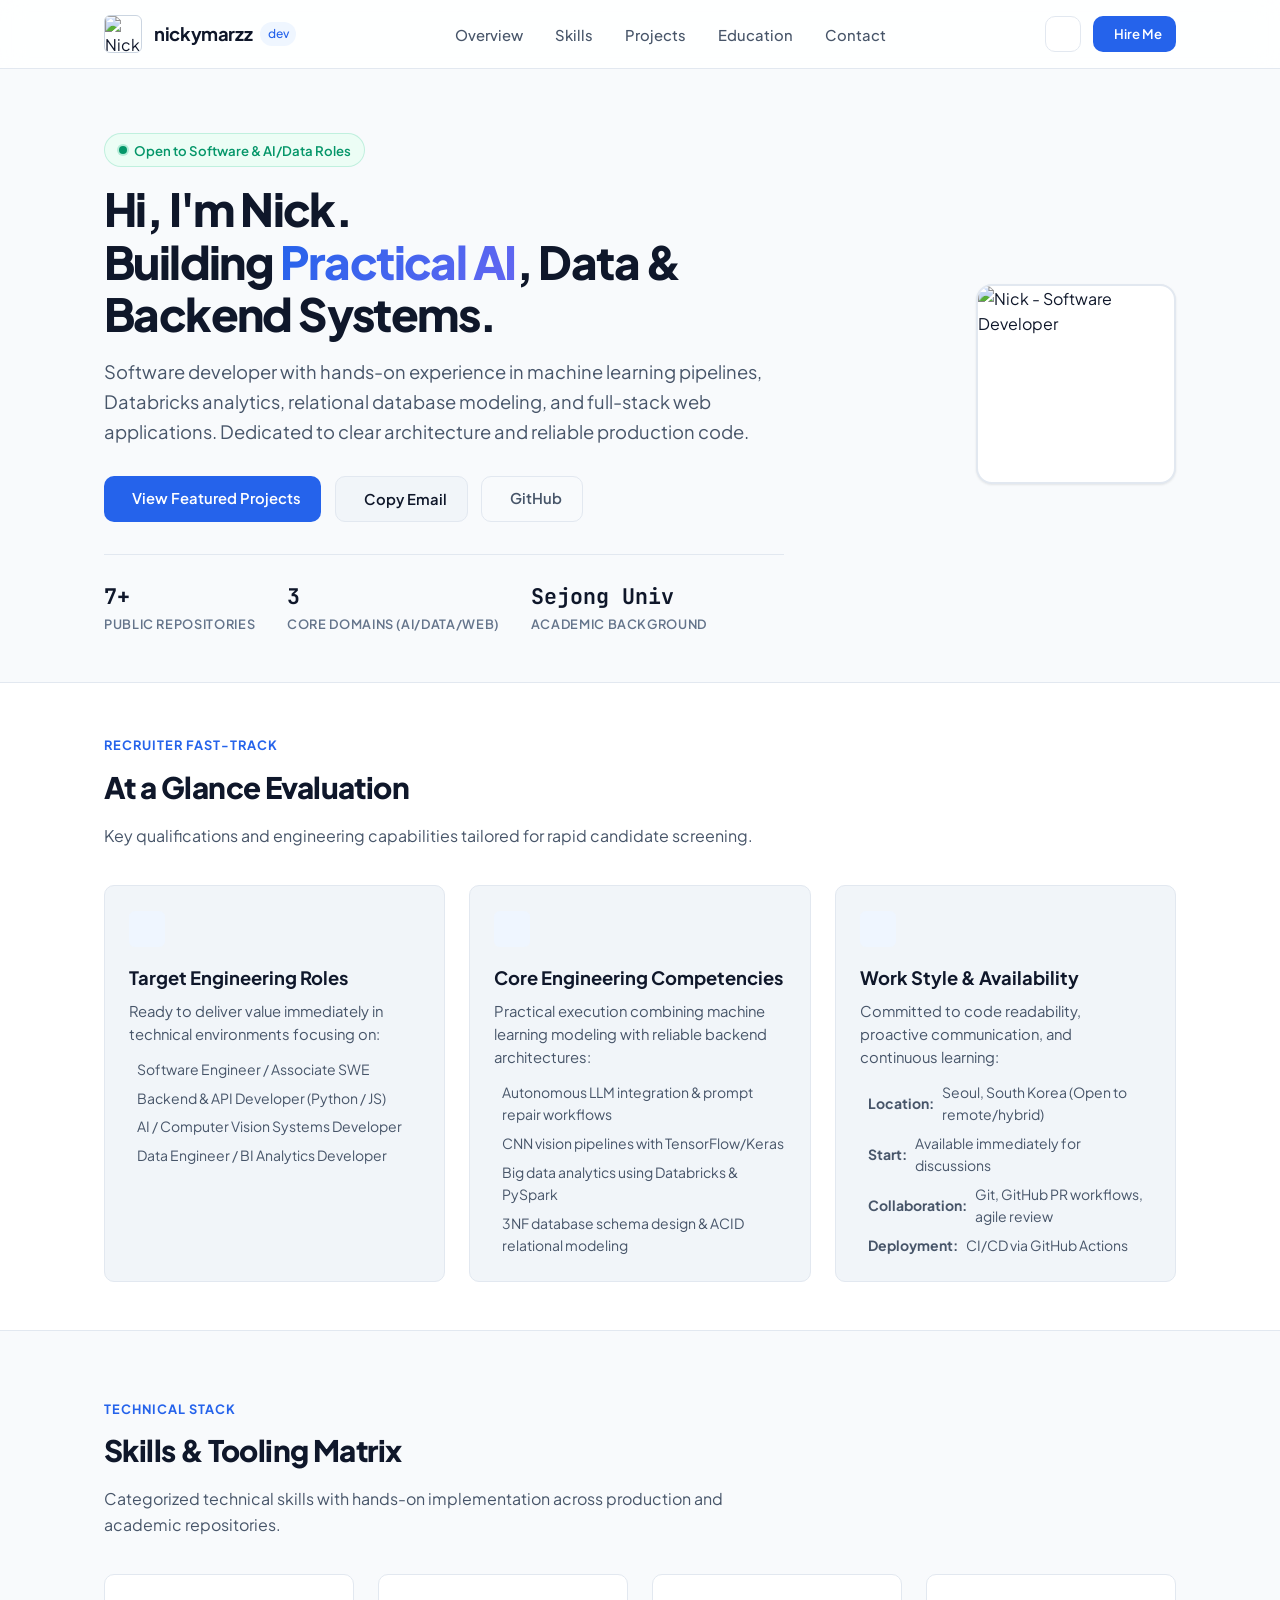
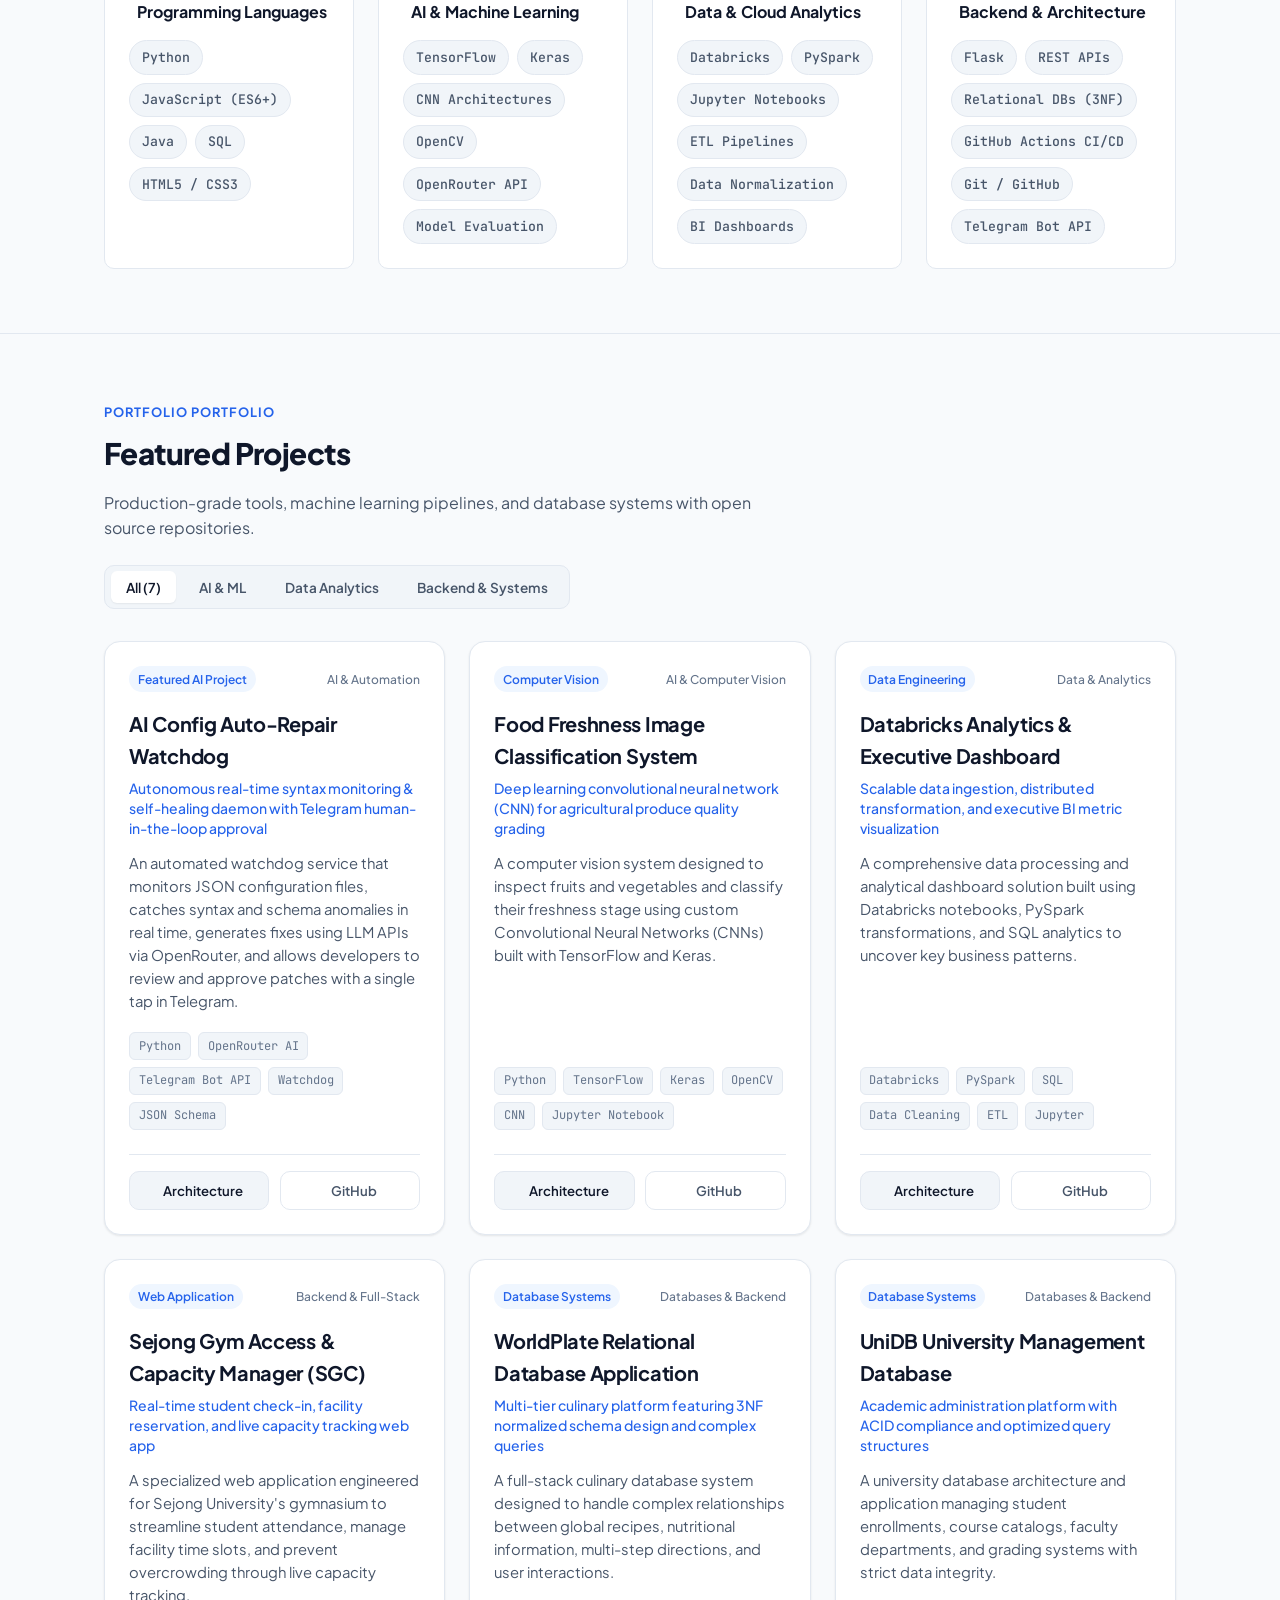
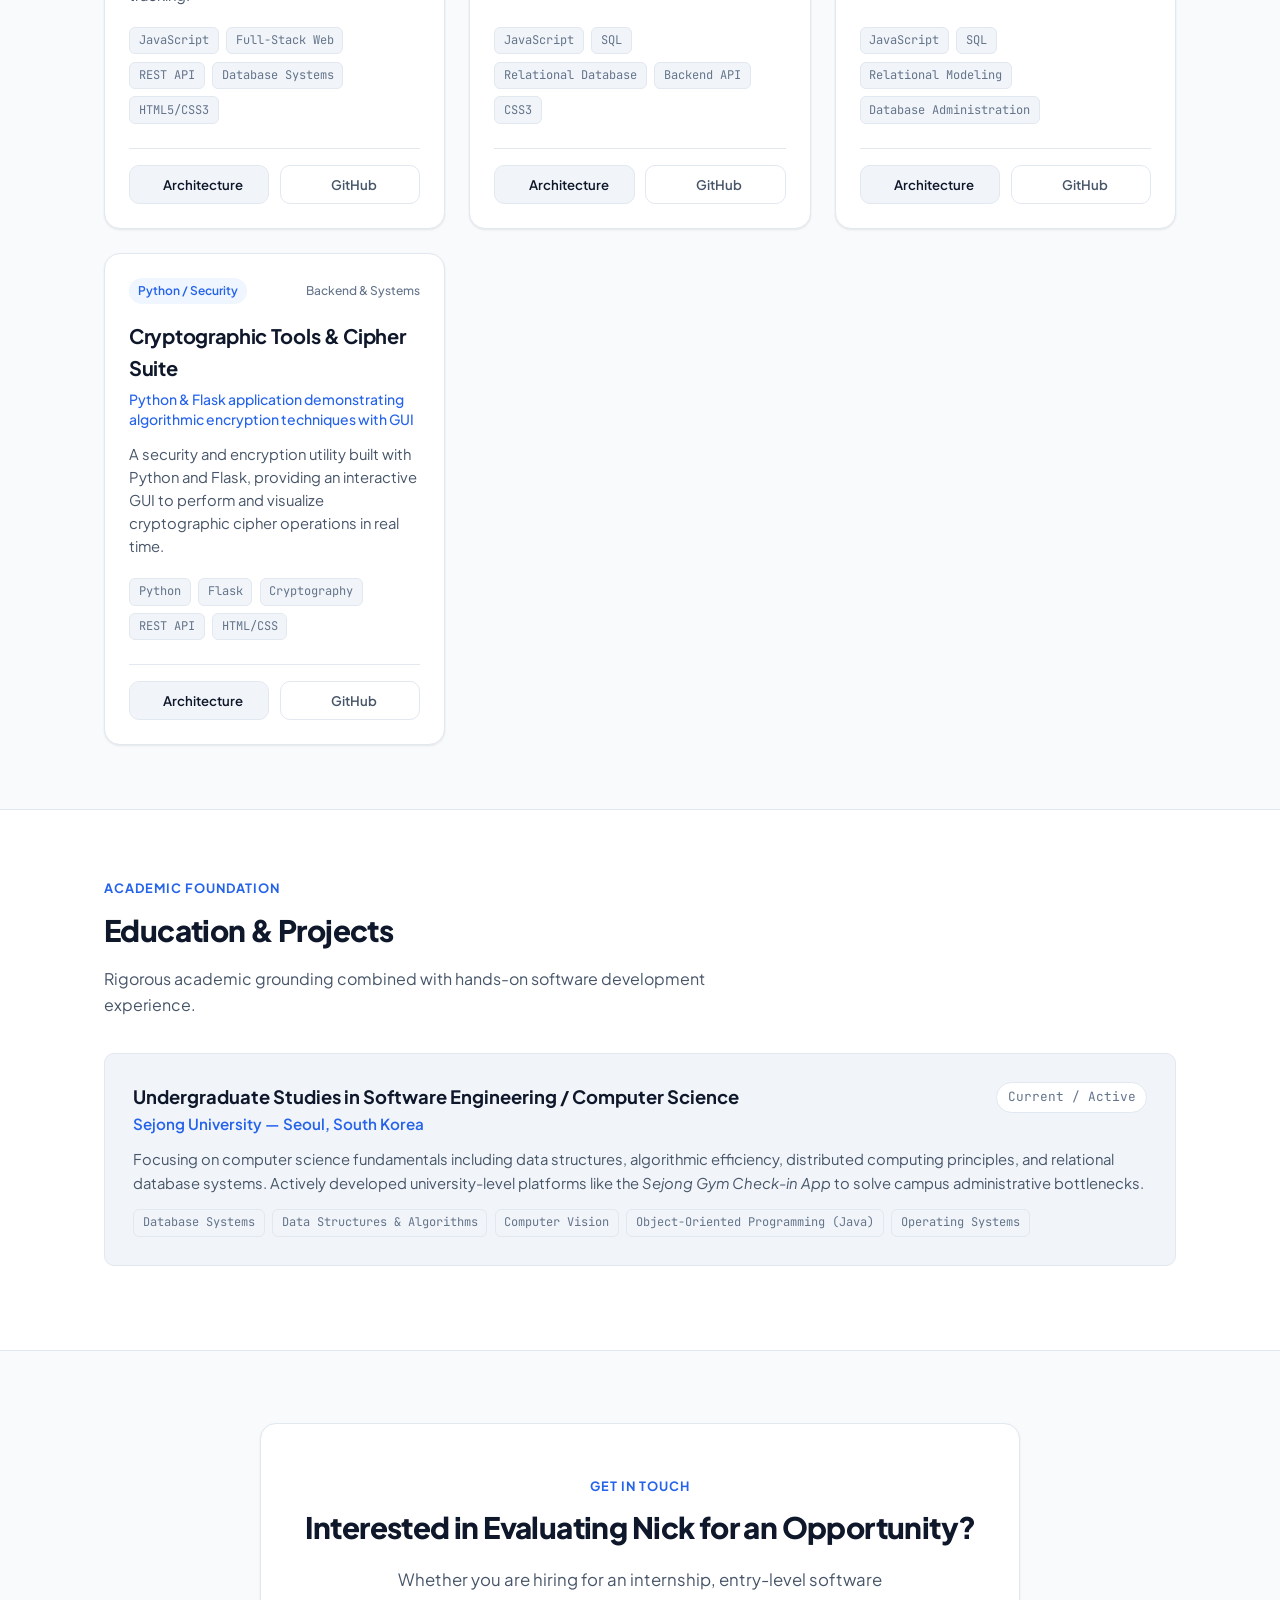
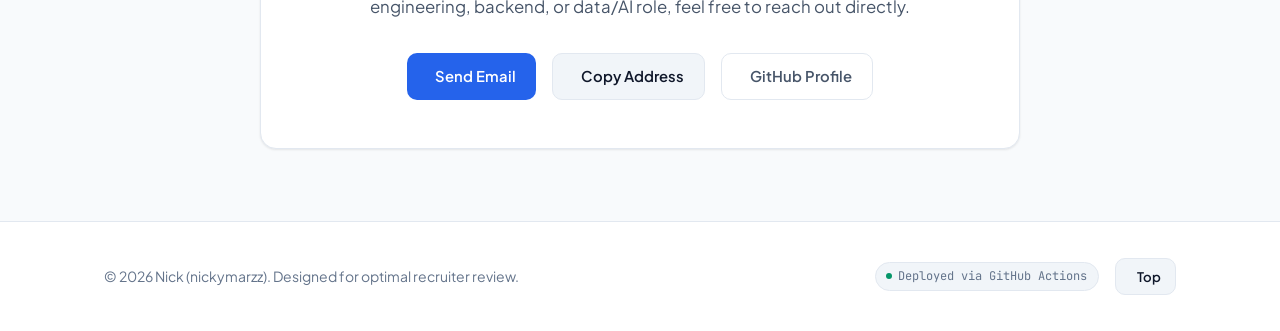
==== index.html @ ad775756 "fix: contain project card action buttons within card borders" ====
<!DOCTYPE html>
<html lang="en" data-theme="dark">
<head>
  <meta charset="UTF-8">
  <meta name="viewport" content="width=device-width, initial-scale=1.0">
  
  <!-- Primary Meta Tags -->
  <title>Nick (nickymarzz) | Software Developer • AI & Data Systems</title>
  <meta name="title" content="Nick (nickymarzz) | Software Developer • AI & Data Systems">
  <meta name="description" content="Portfolio of Nick (nickymarzz) - Software Developer specializing in AI systems, computer vision, data engineering pipelines with Databricks, and database-backed backend web applications.">
  <meta name="author" content="Nick (nickymarzz)">
  <meta name="keywords" content="Software Developer, Python, JavaScript, Java, Databricks, PySpark, TensorFlow, CNN, Flask, SQL, Portfolio, GitHub Actions">

  <!-- Open Graph / Facebook / LinkedIn -->
  <meta property="og:type" content="website">
  <meta property="og:title" content="Nick (nickymarzz) - Software Developer Portfolio">
  <meta property="og:description" content="Software developer with hands-on project experience in AI, data analytics, databases, and full-stack development.">
  <meta property="og:image" content="https://avatars.githubusercontent.com/u/207737430?v=4">

  <!-- Favicon -->
  <link rel="icon" type="image/svg+xml" href="assets/favicon.svg">

  <!-- Google Fonts: Plus Jakarta Sans & JetBrains Mono -->
  <link rel="preconnect" href="https://fonts.googleapis.com">
  <link rel="preconnect" href="https://fonts.gstatic.com" crossorigin>
  <link href="https://fonts.googleapis.com/css2?family=JetBrains+Mono:wght@400;500;600&family=Plus+Jakarta+Sans:wght@400;500;600;700;800&display=swap" rel="stylesheet">

  <!-- Phosphor Icons -->
  <script src="https://unpkg.com/@phosphor-icons/web@2.1.1"></script>

  <!-- Main Stylesheet -->
  <link rel="stylesheet" href="css/style.css?v=2">
</head>
<body>

  <!-- Top Header Navigation -->
  <header class="site-header" id="header">
    <div class="container nav-container">
      <a href="#hero" class="brand" aria-label="Home">
        <img src="https://avatars.githubusercontent.com/u/207737430?v=4" alt="Nick avatar" class="brand-avatar" />
        <div class="brand-text">
          <span>nickymarzz</span>
          <span class="brand-tag">dev</span>
        </div>
      </a>

      <nav aria-label="Main Navigation">
        <ul class="nav-links">
          <li><a href="#overview" class="nav-link">Overview</a></li>
          <li><a href="#skills" class="nav-link">Skills</a></li>
          <li><a href="#projects" class="nav-link">Projects</a></li>
          <li><a href="#education" class="nav-link">Education</a></li>
          <li><a href="#contact" class="nav-link">Contact</a></li>
        </ul>
      </nav>

      <div class="nav-actions">
        <button id="theme-toggle" class="theme-toggle-btn" aria-label="Toggle dark/light mode" title="Toggle theme">
          <i class="ph ph-sun"></i>
        </button>
        <a href="#contact" class="btn btn-primary btn-sm">
          <i class="ph ph-paper-plane-tilt"></i>
          Hire Me
        </a>
      </div>
    </div>
  </header>

  <main>
    <!-- Hero Section -->
    <section class="hero-section" id="hero">
      <div class="container hero-grid">
        <div class="hero-content">
          <div class="status-badge">
            <span class="status-dot"></span>
            Open to Software & AI/Data Roles
          </div>

          <h1 class="hero-title">
            Hi, I'm Nick.<br>
            Building <span class="highlight">Practical AI</span>, Data & Backend Systems.
          </h1>

          <p class="hero-lead">
            Software developer with hands-on experience in machine learning pipelines, Databricks analytics, relational database modeling, and full-stack web applications. Dedicated to clear architecture and reliable production code.
          </p>

          <div class="hero-actions">
            <a href="#projects" class="btn btn-primary">
              <i class="ph ph-folder-open"></i>
              View Featured Projects
            </a>
            <button class="btn btn-secondary copy-email-btn" data-email="nickymarzz.dev@gmail.com" title="Copy email address to clipboard">
              <i class="ph ph-copy"></i>
              Copy Email
            </button>
            <a href="https://github.com/nickymarzz" target="_blank" rel="noopener noreferrer" class="btn btn-outline" aria-label="Visit Nick's GitHub Profile">
              <i class="ph ph-github-logo"></i>
              GitHub
            </a>
          </div>

          <!-- Quick Metrics for Recruiters -->
          <div class="recruiter-metric-ribbon">
            <div class="metric-item">
              <span class="metric-value">7+</span>
              <span class="metric-label">Public Repositories</span>
            </div>
            <div class="metric-item">
              <span class="metric-value">3</span>
              <span class="metric-label">Core Domains (AI/Data/Web)</span>
            </div>
            <div class="metric-item">
              <span class="metric-value">Sejong Univ</span>
              <span class="metric-label">Academic Background</span>
            </div>
          </div>
        </div>

        <div class="hero-portrait">
          <div class="portrait-frame">
            <img src="https://avatars.githubusercontent.com/u/207737430?v=4" alt="Nick - Software Developer" class="portrait-img" />
          </div>
        </div>
      </div>
    </section>

    <!-- Recruiter Executive Summary ("At a Glance") -->
    <section class="recruiter-overview" id="overview">
      <div class="container">
        <span class="section-label">Recruiter Fast-Track</span>
        <h2 class="section-heading">At a Glance Evaluation</h2>
        <p class="section-subheading">
          Key qualifications and engineering capabilities tailored for rapid candidate screening.
        </p>

        <div class="recruiter-card-grid">
          <div class="recruiter-card">
            <div class="card-header-icon">
              <i class="ph ph-briefcase"></i>
            </div>
            <h3>Target Engineering Roles</h3>
            <p>Ready to deliver value immediately in technical environments focusing on:</p>
            <ul class="recruiter-roles-list">
              <li><i class="ph ph-check-circle"></i> Software Engineer / Associate SWE</li>
              <li><i class="ph ph-check-circle"></i> Backend & API Developer (Python / JS)</li>
              <li><i class="ph ph-check-circle"></i> AI / Computer Vision Systems Developer</li>
              <li><i class="ph ph-check-circle"></i> Data Engineer / BI Analytics Developer</li>
            </ul>
          </div>

          <div class="recruiter-card">
            <div class="card-header-icon">
              <i class="ph ph-cpu"></i>
            </div>
            <h3>Core Engineering Competencies</h3>
            <p>Practical execution combining machine learning modeling with reliable backend architectures:</p>
            <ul class="recruiter-roles-list">
              <li><i class="ph ph-check-circle"></i> Autonomous LLM integration & prompt repair workflows</li>
              <li><i class="ph ph-check-circle"></i> CNN vision pipelines with TensorFlow/Keras</li>
              <li><i class="ph ph-check-circle"></i> Big data analytics using Databricks & PySpark</li>
              <li><i class="ph ph-check-circle"></i> 3NF database schema design & ACID relational modeling</li>
            </ul>
          </div>

          <div class="recruiter-card">
            <div class="card-header-icon">
              <i class="ph ph-lightning"></i>
            </div>
            <h3>Work Style & Availability</h3>
            <p>Committed to code readability, proactive communication, and continuous learning:</p>
            <ul class="recruiter-roles-list">
              <li><i class="ph ph-check-circle"></i> <strong>Location:</strong> Seoul, South Korea (Open to remote/hybrid)</li>
              <li><i class="ph ph-check-circle"></i> <strong>Start:</strong> Available immediately for discussions</li>
              <li><i class="ph ph-check-circle"></i> <strong>Collaboration:</strong> Git, GitHub PR workflows, agile review</li>
              <li><i class="ph ph-check-circle"></i> <strong>Deployment:</strong> CI/CD via GitHub Actions</li>
            </ul>
          </div>
        </div>
      </div>
    </section>

    <!-- Technical Skills Matrix -->
    <section class="skills-section" id="skills">
      <div class="container">
        <span class="section-label">Technical Stack</span>
        <h2 class="section-heading">Skills & Tooling Matrix</h2>
        <p class="section-subheading">
          Categorized technical skills with hands-on implementation across production and academic repositories.
        </p>

        <div class="skills-grid">
          <div class="skill-category-card">
            <h3 class="skill-category-title">
              <i class="ph ph-code"></i>
              Programming Languages
            </h3>
            <div class="skill-pills-wrap">
              <span class="skill-pill">Python</span>
              <span class="skill-pill">JavaScript (ES6+)</span>
              <span class="skill-pill">Java</span>
              <span class="skill-pill">SQL</span>
              <span class="skill-pill">HTML5 / CSS3</span>
            </div>
          </div>

          <div class="skill-category-card">
            <h3 class="skill-category-title">
              <i class="ph ph-robot"></i>
              AI & Machine Learning
            </h3>
            <div class="skill-pills-wrap">
              <span class="skill-pill">TensorFlow</span>
              <span class="skill-pill">Keras</span>
              <span class="skill-pill">CNN Architectures</span>
              <span class="skill-pill">OpenCV</span>
              <span class="skill-pill">OpenRouter API</span>
              <span class="skill-pill">Model Evaluation</span>
            </div>
          </div>

          <div class="skill-category-card">
            <h3 class="skill-category-title">
              <i class="ph ph-chart-polar"></i>
              Data & Cloud Analytics
            </h3>
            <div class="skill-pills-wrap">
              <span class="skill-pill">Databricks</span>
              <span class="skill-pill">PySpark</span>
              <span class="skill-pill">Jupyter Notebooks</span>
              <span class="skill-pill">ETL Pipelines</span>
              <span class="skill-pill">Data Normalization</span>
              <span class="skill-pill">BI Dashboards</span>
            </div>
          </div>

          <div class="skill-category-card">
            <h3 class="skill-category-title">
              <i class="ph ph-database"></i>
              Backend & Architecture
            </h3>
            <div class="skill-pills-wrap">
              <span class="skill-pill">Flask</span>
              <span class="skill-pill">REST APIs</span>
              <span class="skill-pill">Relational DBs (3NF)</span>
              <span class="skill-pill">GitHub Actions CI/CD</span>
              <span class="skill-pill">Git / GitHub</span>
              <span class="skill-pill">Telegram Bot API</span>
            </div>
          </div>
        </div>
      </div>
    </section>

    <!-- Featured Projects Section with Interactive Filters -->
    <section class="projects-section" id="projects">
      <div class="container">
        <div class="projects-header-row">
          <div>
            <span class="section-label">Portfolio Portfolio</span>
            <h2 class="section-heading">Featured Projects</h2>
            <p class="section-subheading" style="margin-bottom:0;">
              Production-grade tools, machine learning pipelines, and database systems with open source repositories.
            </p>
          </div>

          <!-- Category Filter Bar -->
          <div class="filters-bar" role="tablist" aria-label="Project category filters">
            <button class="filter-btn active" data-filter="all" role="tab" aria-selected="true">All (7)</button>
            <button class="filter-btn" data-filter="ai" role="tab" aria-selected="false">AI & ML</button>
            <button class="filter-btn" data-filter="data" role="tab" aria-selected="false">Data Analytics</button>
            <button class="filter-btn" data-filter="backend" role="tab" aria-selected="false">Backend & Systems</button>
          </div>
        </div>

        <!-- Project Cards Grid (Rendered via JS) -->
        <div class="projects-grid" id="projects-grid">
          <!-- Dynamically populated by main.js -->
        </div>
      </div>
    </section>

    <!-- Education & Academic Foundation -->
    <section class="education-section" id="education">
      <div class="container">
        <span class="section-label">Academic Foundation</span>
        <h2 class="section-heading">Education & Projects</h2>
        <p class="section-subheading">
          Rigorous academic grounding combined with hands-on software development experience.
        </p>

        <div class="timeline-card">
          <div class="timeline-header">
            <div>
              <h3 class="timeline-title">Undergraduate Studies in Software Engineering / Computer Science</h3>
              <div class="timeline-institution">Sejong University — Seoul, South Korea</div>
            </div>
            <span class="timeline-period">Current / Active</span>
          </div>
          <p class="timeline-body">
            Focusing on computer science fundamentals including data structures, algorithmic efficiency, distributed computing principles, and relational database systems. Actively developed university-level platforms like the <em>Sejong Gym Check-in App</em> to solve campus administrative bottlenecks.
          </p>
          <div class="coursework-tags">
            <span class="tech-pill">Database Systems</span>
            <span class="tech-pill">Data Structures & Algorithms</span>
            <span class="tech-pill">Computer Vision</span>
            <span class="tech-pill">Object-Oriented Programming (Java)</span>
            <span class="tech-pill">Operating Systems</span>
          </div>
        </div>
      </div>
    </section>

    <!-- Recruiter Contact CTA Section -->
    <section class="contact-section" id="contact">
      <div class="container">
        <div class="contact-card">
          <span class="section-label">Get in Touch</span>
          <h2 class="section-heading">Interested in Evaluating Nick for an Opportunity?</h2>
          <p>
            Whether you are hiring for an internship, entry-level software engineering, backend, or data/AI role, feel free to reach out directly.
          </p>

          <div class="contact-buttons-row">
            <a href="mailto:nickymarzz.dev@gmail.com" class="btn btn-primary">
              <i class="ph ph-envelope-simple"></i>
              Send Email
            </a>
            <button class="btn btn-secondary copy-email-btn" data-email="nickymarzz.dev@gmail.com" title="Copy email address">
              <i class="ph ph-copy"></i>
              Copy Address
            </button>
            <a href="https://github.com/nickymarzz" target="_blank" rel="noopener noreferrer" class="btn btn-outline">
              <i class="ph ph-github-logo"></i>
              GitHub Profile
            </a>
          </div>
        </div>
      </div>
    </section>
  </main>

  <!-- Site Footer -->
  <footer class="site-footer">
    <div class="container footer-inner">
      <div class="footer-copy">
        &copy; <span id="current-year">2026</span> Nick (nickymarzz). Designed for optimal recruiter review.
      </div>
      <div class="footer-actions">
        <div class="ci-status-badge" title="Continuous deployment managed by GitHub Actions">
          <span class="ci-status-dot"></span>
          Deployed via GitHub Actions
        </div>
        <a href="#hero" class="btn btn-secondary btn-sm" aria-label="Back to top">
          <i class="ph ph-arrow-up"></i>
          Top
        </a>
      </div>
    </div>
  </footer>

  <!-- Interactive Project Deep-Dive Modal -->
  <div class="modal-overlay" id="project-modal" role="dialog" aria-modal="true" aria-labelledby="modal-title">
    <div class="modal-backdrop" id="modal-backdrop"></div>
    <div class="modal-box">
      <button class="modal-close-btn" id="modal-close-btn" aria-label="Close project modal">
        <i class="ph ph-x"></i>
      </button>
      <div class="modal-body" id="modal-project-content">
        <!-- Injected via openProjectModal() in main.js -->
      </div>
    </div>
  </div>

  <!-- Toast Notification Container -->
  <div id="toast-notification" class="toast-notification"></div>

  <!-- Main JavaScript File -->
  <script src="js/main.js?v=2"></script>
</body>
</html>
---- css/style.css ----
/* ==========================================================================
   Design System & Tokens (Recruiter-First Minimalist Theme)
   ========================================================================== */

:root {
  /* Light Theme (Clean, Crisp, Corporate High-Contrast) */
  --bg-primary: #f8fafc;
  --bg-surface: #ffffff;
  --bg-surface-elevated: #f1f5f9;
  --bg-surface-translucent: rgba(255, 255, 255, 0.85);

  --border-subtle: #e2e8f0;
  --border-medium: #cbd5e1;
  --border-focus: #3b82f6;

  --text-primary: #0f172a;
  --text-secondary: #475569;
  --text-muted: #64748b;
  --text-inverse: #ffffff;

  --accent-primary: #2563eb;
  --accent-primary-hover: #1d4ed8;
  --accent-surface: #eff6ff;
  --accent-glow: rgba(37, 99, 235, 0.15);

  --accent-secondary: #059669;
  --accent-secondary-surface: #ecfdf5;

  --card-shadow: 0 1px 3px rgba(0, 0, 0, 0.05), 0 1px 2px rgba(0, 0, 0, 0.04);
  --card-shadow-hover: 0 10px 25px -5px rgba(0, 0, 0, 0.08), 0 8px 10px -6px rgba(0, 0, 0, 0.04);
  --modal-backdrop: rgba(15, 23, 42, 0.6);

  --radius-sm: 6px;
  --radius-md: 10px;
  --radius-lg: 16px;
  --radius-full: 9999px;

  --font-sans: 'Plus Jakarta Sans', -apple-system, BlinkMacSystemFont, "Segoe UI", Roboto, sans-serif;
  --font-mono: 'JetBrains Mono', monospace;

  --transition-fast: 0.15s ease;
  --transition-normal: 0.25s ease;
}

[data-theme="dark"] {
  /* Dark Theme (Minimalist Dark Slate, Low Eye-Strain) */
  --bg-primary: #0b0f19;
  --bg-surface: #111827;
  --bg-surface-elevated: #1a2234;
  --bg-surface-translucent: rgba(17, 24, 39, 0.85);

  --border-subtle: #1e293b;
  --border-medium: #334155;
  --border-focus: #60a5fa;

  --text-primary: #f8fafc;
  --text-secondary: #94a3b8;
  --text-muted: #64748b;
  --text-inverse: #0f172a;

  --accent-primary: #38bdf8;
  --accent-primary-hover: #7dd3fc;
  --accent-surface: rgba(56, 189, 248, 0.1);
  --accent-glow: rgba(56, 189, 248, 0.15);

  --accent-secondary: #10b981;
  --accent-secondary-surface: rgba(16, 185, 129, 0.1);

  --card-shadow: 0 4px 6px -1px rgba(0, 0, 0, 0.3), 0 2px 4px -2px rgba(0, 0, 0, 0.2);
  --card-shadow-hover: 0 14px 28px -4px rgba(0, 0, 0, 0.5), 0 10px 10px -5px rgba(0, 0, 0, 0.3);
  --modal-backdrop: rgba(3, 7, 18, 0.8);
}

/* ==========================================================================
   Base & Reset
   ========================================================================== */
*, *::before, *::after {
  box-sizing: border-box;
  margin: 0;
  padding: 0;
}

html {
  scroll-behavior: smooth;
  font-size: 16px;
}

body {
  font-family: var(--font-sans);
  background-color: var(--bg-primary);
  color: var(--text-primary);
  line-height: 1.6;
  -webkit-font-smoothing: antialiased;
  -moz-osx-font-smoothing: grayscale;
  transition: background-color var(--transition-normal), color var(--transition-normal);
  overflow-x: hidden;
}

a {
  color: inherit;
  text-decoration: none;
}

button {
  font-family: inherit;
  cursor: pointer;
  border: none;
  background: none;
}

.container {
  max-width: 1120px;
  margin: 0 auto;
  padding: 0 1.5rem;
}

/* ==========================================================================
   Header & Navigation
   ========================================================================== */
.site-header {
  position: sticky;
  top: 0;
  z-index: 100;
  backdrop-filter: blur(12px);
  -webkit-backdrop-filter: blur(12px);
  background: var(--bg-surface-translucent);
  border-bottom: 1px solid var(--border-subtle);
  transition: border-color var(--transition-normal);
}

.nav-container {
  display: flex;
  align-items: center;
  justify-content: space-between;
  height: 4.25rem;
}

.brand {
  display: flex;
  align-items: center;
  gap: 0.75rem;
}

.brand-avatar {
  width: 38px;
  height: 38px;
  border-radius: var(--radius-sm);
  border: 1px solid var(--border-medium);
}

.brand-text {
  font-weight: 700;
  font-size: 1.15rem;
  letter-spacing: -0.02em;
  display: flex;
  align-items: center;
  gap: 0.5rem;
}

.brand-tag {
  font-size: 0.75rem;
  font-weight: 500;
  background: var(--accent-surface);
  color: var(--accent-primary);
  padding: 0.15rem 0.5rem;
  border-radius: var(--radius-full);
}

.nav-links {
  display: flex;
  align-items: center;
  gap: 1.5rem;
  list-style: none;
}

.nav-link {
  font-size: 0.925rem;
  font-weight: 500;
  color: var(--text-secondary);
  padding: 0.35rem 0.25rem;
  border-bottom: 2px solid transparent;
  transition: color var(--transition-fast), border-color var(--transition-fast);
}

.nav-link:hover, .nav-link.active {
  color: var(--text-primary);
  border-bottom-color: var(--accent-primary);
}

.nav-actions {
  display: flex;
  align-items: center;
  gap: 0.75rem;
}

.theme-toggle-btn {
  display: flex;
  align-items: center;
  justify-content: center;
  width: 36px;
  height: 36px;
  border-radius: var(--radius-md);
  border: 1px solid var(--border-subtle);
  background: var(--bg-surface);
  color: var(--text-secondary);
  font-size: 1.1rem;
  transition: all var(--transition-fast);
}

.theme-toggle-btn:hover {
  color: var(--text-primary);
  border-color: var(--border-medium);
  background: var(--bg-surface-elevated);
}

/* ==========================================================================
   Buttons & Badges
   ========================================================================== */
.btn {
  display: inline-flex;
  align-items: center;
  justify-content: center;
  gap: 0.5rem;
  font-size: 0.925rem;
  font-weight: 600;
  padding: 0.65rem 1.25rem;
  border-radius: var(--radius-md);
  transition: all var(--transition-fast);
  white-space: nowrap;
}

.btn-sm {
  font-size: 0.825rem;
  padding: 0.45rem 0.85rem;
}

.btn-primary {
  background: var(--accent-primary);
  color: #ffffff;
}

.btn-primary:hover {
  background: var(--accent-primary-hover);
  transform: translateY(-1px);
}

.btn-secondary {
  background: var(--bg-surface-elevated);
  color: var(--text-primary);
  border: 1px solid var(--border-subtle);
}

.btn-secondary:hover {
  border-color: var(--border-medium);
  background: var(--bg-surface);
  transform: translateY(-1px);
}

.btn-outline {
  border: 1px solid var(--border-subtle);
  color: var(--text-secondary);
  background: transparent;
}

.btn-outline:hover {
  border-color: var(--border-medium);
  color: var(--text-primary);
  background: var(--bg-surface-elevated);
}

.status-badge {
  display: inline-flex;
  align-items: center;
  gap: 0.45rem;
  font-size: 0.825rem;
  font-weight: 600;
  padding: 0.35rem 0.85rem;
  border-radius: var(--radius-full);
  background: var(--accent-secondary-surface);
  color: var(--accent-secondary);
  border: 1px solid rgba(16, 185, 129, 0.2);
}

.status-dot {
  width: 8px;
  height: 8px;
  border-radius: 50%;
  background: var(--accent-secondary);
  box-shadow: 0 0 0 2px rgba(16, 185, 129, 0.25);
}

/* ==========================================================================
   Hero Section
   ========================================================================== */
.hero-section {
  padding: 4rem 0 3rem;
  border-bottom: 1px solid var(--border-subtle);
}

.hero-grid {
  display: grid;
  grid-template-columns: 1fr auto;
  gap: 3rem;
  align-items: center;
}

.hero-content {
  max-width: 680px;
}

.hero-title {
  font-size: 2.85rem;
  font-weight: 800;
  letter-spacing: -0.035em;
  line-height: 1.15;
  margin: 1rem 0;
  color: var(--text-primary);
}

.hero-title .highlight {
  color: var(--accent-primary);
  background: linear-gradient(120deg, var(--accent-primary), #6366f1);
  -webkit-background-clip: text;
  -webkit-text-fill-color: transparent;
}

.hero-lead {
  font-size: 1.15rem;
  color: var(--text-secondary);
  line-height: 1.65;
  margin-bottom: 1.75rem;
}

.hero-actions {
  display: flex;
  flex-wrap: wrap;
  gap: 0.85rem;
  margin-bottom: 2rem;
}

.recruiter-metric-ribbon {
  display: flex;
  gap: 2rem;
  padding-top: 1.5rem;
  border-top: 1px solid var(--border-subtle);
}

.metric-item {
  display: flex;
  flex-direction: column;
}

.metric-value {
  font-size: 1.35rem;
  font-weight: 700;
  color: var(--text-primary);
  font-family: var(--font-mono);
}

.metric-label {
  font-size: 0.8rem;
  color: var(--text-muted);
  text-transform: uppercase;
  letter-spacing: 0.05em;
  font-weight: 600;
}

.hero-portrait {
  position: relative;
}

.portrait-frame {
  width: 200px;
  height: 200px;
  border-radius: var(--radius-lg);
  overflow: hidden;
  border: 2px solid var(--border-subtle);
  box-shadow: var(--card-shadow);
  background: var(--bg-surface);
}

.portrait-img {
  width: 100%;
  height: 100%;
  object-fit: cover;
}

/* ==========================================================================
   Recruiter Executive Summary ("At a Glance")
   ========================================================================== */
.recruiter-overview {
  padding: 3rem 0;
  background: var(--bg-surface);
  border-bottom: 1px solid var(--border-subtle);
}

.section-label {
  font-size: 0.8rem;
  font-weight: 700;
  text-transform: uppercase;
  letter-spacing: 0.08em;
  color: var(--accent-primary);
  margin-bottom: 0.5rem;
  display: inline-block;
}

.section-heading {
  font-size: 1.85rem;
  font-weight: 800;
  letter-spacing: -0.02em;
  color: var(--text-primary);
  margin-bottom: 0.75rem;
}

.section-subheading {
  font-size: 1rem;
  color: var(--text-secondary);
  max-width: 650px;
  margin-bottom: 2.25rem;
}

.recruiter-card-grid {
  display: grid;
  grid-template-columns: repeat(auto-fit, minmax(310px, 1fr));
  gap: 1.5rem;
}

.recruiter-card {
  background: var(--bg-surface-elevated);
  border: 1px solid var(--border-subtle);
  border-radius: var(--radius-md);
  padding: 1.5rem;
  transition: transform var(--transition-fast), border-color var(--transition-fast);
}

.recruiter-card:hover {
  border-color: var(--border-medium);
  transform: translateY(-2px);
}

.card-header-icon {
  display: inline-flex;
  align-items: center;
  justify-content: center;
  width: 36px;
  height: 36px;
  border-radius: var(--radius-sm);
  background: var(--accent-surface);
  color: var(--accent-primary);
  font-size: 1.25rem;
  margin-bottom: 1rem;
}

.recruiter-card h3 {
  font-size: 1.15rem;
  font-weight: 700;
  margin-bottom: 0.5rem;
  color: var(--text-primary);
}

.recruiter-card p {
  font-size: 0.925rem;
  color: var(--text-secondary);
  line-height: 1.55;
}

.recruiter-roles-list {
  list-style: none;
  margin-top: 0.75rem;
  display: flex;
  flex-direction: column;
  gap: 0.4rem;
}

.recruiter-roles-list li {
  font-size: 0.875rem;
  color: var(--text-secondary);
  display: flex;
  align-items: center;
  gap: 0.5rem;
}

.recruiter-roles-list li i {
  color: var(--accent-secondary);
  font-size: 0.95rem;
}

/* ==========================================================================
   Skills Matrix
   ========================================================================== */
.skills-section {
  padding: 4rem 0;
  border-bottom: 1px solid var(--border-subtle);
}

.skills-grid {
  display: grid;
  grid-template-columns: repeat(auto-fit, minmax(250px, 1fr));
  gap: 1.5rem;
}

.skill-category-card {
  background: var(--bg-surface);
  border: 1px solid var(--border-subtle);
  border-radius: var(--radius-md);
  padding: 1.5rem;
}

.skill-category-title {
  font-size: 1rem;
  font-weight: 700;
  color: var(--text-primary);
  margin-bottom: 1rem;
  display: flex;
  align-items: center;
  gap: 0.5rem;
}

.skill-category-title i {
  color: var(--accent-primary);
}

.skill-pills-wrap {
  display: flex;
  flex-wrap: wrap;
  gap: 0.5rem;
}

.skill-pill {
  font-size: 0.825rem;
  font-weight: 500;
  padding: 0.35rem 0.75rem;
  border-radius: var(--radius-full);
  background: var(--bg-surface-elevated);
  border: 1px solid var(--border-subtle);
  color: var(--text-secondary);
  font-family: var(--font-mono);
  transition: all var(--transition-fast);
}

.skill-pill:hover {
  color: var(--text-primary);
  border-color: var(--accent-primary);
  background: var(--accent-surface);
}

/* ==========================================================================
   Projects Section & Filters
   ========================================================================== */
.projects-section {
  padding: 4rem 0;
  border-bottom: 1px solid var(--border-subtle);
}

.projects-header-row {
  display: flex;
  justify-content: space-between;
  align-items: flex-end;
  flex-wrap: wrap;
  gap: 1.5rem;
  margin-bottom: 2rem;
}

.filters-bar {
  display: flex;
  flex-wrap: wrap;
  gap: 0.5rem;
  background: var(--bg-surface-elevated);
  padding: 0.35rem;
  border-radius: var(--radius-md);
  border: 1px solid var(--border-subtle);
}

.filter-btn {
  padding: 0.45rem 0.95rem;
  font-size: 0.85rem;
  font-weight: 600;
  border-radius: var(--radius-sm);
  color: var(--text-secondary);
  transition: all var(--transition-fast);
}

.filter-btn:hover {
  color: var(--text-primary);
}

.filter-btn.active {
  background: var(--bg-surface);
  color: var(--text-primary);
  box-shadow: 0 1px 2px rgba(0,0,0,0.06);
}

.projects-grid {
  display: grid;
  grid-template-columns: repeat(auto-fill, minmax(300px, 1fr));
  gap: 1.5rem;
}

.project-card {
  background: var(--bg-surface);
  border: 1px solid var(--border-subtle);
  border-radius: var(--radius-lg);
  padding: 1.5rem;
  display: flex;
  flex-direction: column;
  min-width: 0;
  overflow: hidden;
  transition: transform var(--transition-fast), border-color var(--transition-fast), box-shadow var(--transition-fast);
  box-shadow: var(--card-shadow);
}

.project-card:hover {
  transform: translateY(-3px);
  border-color: var(--border-medium);
  box-shadow: var(--card-shadow-hover);
}

.project-card-header {
  display: flex;
  justify-content: space-between;
  align-items: center;
  margin-bottom: 1rem;
}

.project-badge {
  font-size: 0.75rem;
  font-weight: 600;
  padding: 0.2rem 0.55rem;
  border-radius: var(--radius-full);
  background: var(--accent-surface);
  color: var(--accent-primary);
}

.project-category-tag {
  font-size: 0.75rem;
  color: var(--text-muted);
  font-weight: 500;
}

.project-title {
  font-size: 1.25rem;
  font-weight: 700;
  letter-spacing: -0.015em;
  color: var(--text-primary);
  margin-bottom: 0.35rem;
}

.project-tagline {
  font-size: 0.875rem;
  color: var(--accent-primary);
  font-weight: 500;
  margin-bottom: 0.85rem;
  line-height: 1.45;
}

.project-desc {
  font-size: 0.925rem;
  color: var(--text-secondary);
  line-height: 1.55;
  margin-bottom: 1.25rem;
  flex-grow: 1;
}

.project-tech-stack {
  display: flex;
  flex-wrap: wrap;
  gap: 0.45rem;
  margin-bottom: 1.5rem;
}

.tech-pill {
  font-family: var(--font-mono);
  font-size: 0.75rem;
  padding: 0.2rem 0.55rem;
  border-radius: var(--radius-sm);
  background: var(--bg-surface-elevated);
  border: 1px solid var(--border-subtle);
  color: var(--text-muted);
}

.project-actions {
  display: grid;
  grid-template-columns: 1fr 1fr;
  gap: 0.65rem;
  padding-top: 1rem;
  border-top: 1px solid var(--border-subtle);
  width: 100%;
}

.project-actions .btn {
  width: 100%;
  padding: 0.5rem 0.65rem;
  font-size: 0.825rem;
  justify-content: center;
}

/* ==========================================================================
   Education & Background Section
   ========================================================================== */
.education-section {
  padding: 4rem 0;
  border-bottom: 1px solid var(--border-subtle);
  background: var(--bg-surface);
}

.timeline-card {
  background: var(--bg-surface-elevated);
  border: 1px solid var(--border-subtle);
  border-radius: var(--radius-md);
  padding: 1.75rem;
  margin-bottom: 1.25rem;
}

.timeline-header {
  display: flex;
  justify-content: space-between;
  align-items: flex-start;
  flex-wrap: wrap;
  gap: 0.75rem;
  margin-bottom: 0.75rem;
}

.timeline-title {
  font-size: 1.15rem;
  font-weight: 700;
  color: var(--text-primary);
}

.timeline-institution {
  font-size: 0.95rem;
  color: var(--accent-primary);
  font-weight: 600;
}

.timeline-period {
  font-family: var(--font-mono);
  font-size: 0.8rem;
  color: var(--text-muted);
  background: var(--bg-surface);
  padding: 0.25rem 0.65rem;
  border-radius: var(--radius-full);
  border: 1px solid var(--border-subtle);
}

.timeline-body {
  font-size: 0.925rem;
  color: var(--text-secondary);
  line-height: 1.6;
}

.coursework-tags {
  display: flex;
  flex-wrap: wrap;
  gap: 0.45rem;
  margin-top: 0.85rem;
}

/* ==========================================================================
   Contact / Recruiter CTA Section
   ========================================================================== */
.contact-section {
  padding: 4.5rem 0;
  text-align: center;
}

.contact-card {
  background: var(--bg-surface);
  border: 1px solid var(--border-subtle);
  border-radius: var(--radius-lg);
  padding: 3rem 2rem;
  max-width: 760px;
  margin: 0 auto;
  box-shadow: var(--card-shadow);
}

.contact-card .section-heading {
  margin-bottom: 1rem;
}

.contact-card p {
  color: var(--text-secondary);
  font-size: 1.05rem;
  margin-bottom: 2rem;
  max-width: 540px;
  margin-left: auto;
  margin-right: auto;
}

.contact-buttons-row {
  display: flex;
  justify-content: center;
  flex-wrap: wrap;
  gap: 1rem;
}

/* ==========================================================================
   Footer
   ========================================================================== */
.site-footer {
  border-top: 1px solid var(--border-subtle);
  padding: 2.25rem 0;
  background: var(--bg-surface);
  font-size: 0.875rem;
  color: var(--text-muted);
}

.footer-inner {
  display: flex;
  justify-content: space-between;
  align-items: center;
  flex-wrap: wrap;
  gap: 1rem;
}

.footer-actions {
  display: flex;
  align-items: center;
  gap: 1rem;
}

.ci-status-badge {
  display: inline-flex;
  align-items: center;
  gap: 0.4rem;
  font-size: 0.75rem;
  font-family: var(--font-mono);
  background: var(--bg-surface-elevated);
  padding: 0.25rem 0.65rem;
  border-radius: var(--radius-full);
  border: 1px solid var(--border-subtle);
}

.ci-status-dot {
  width: 6px;
  height: 6px;
  border-radius: 50%;
  background: var(--accent-secondary);
}

/* ==========================================================================
   Modal Dialog
   ========================================================================== */
.modal-overlay {
  position: fixed;
  inset: 0;
  z-index: 999;
  display: flex;
  align-items: center;
  justify-content: center;
  padding: 1.5rem;
  background: var(--modal-backdrop);
  opacity: 0;
  pointer-events: none;
  transition: opacity var(--transition-normal);
  backdrop-filter: blur(4px);
}

.modal-overlay.active {
  opacity: 1;
  pointer-events: auto;
}

.modal-box {
  background: var(--bg-surface);
  border: 1px solid var(--border-medium);
  border-radius: var(--radius-lg);
  max-width: 680px;
  width: 100%;
  max-height: 85vh;
  overflow-y: auto;
  box-shadow: 0 25px 50px -12px rgba(0, 0, 0, 0.4);
  position: relative;
  transform: translateY(20px);
  transition: transform var(--transition-normal);
}

.modal-overlay.active .modal-box {
  transform: translateY(0);
}

.modal-close-btn {
  position: absolute;
  top: 1.25rem;
  right: 1.25rem;
  width: 32px;
  height: 32px;
  display: flex;
  align-items: center;
  justify-content: center;
  border-radius: var(--radius-full);
  background: var(--bg-surface-elevated);
  color: var(--text-secondary);
  font-size: 1.25rem;
  transition: all var(--transition-fast);
}

.modal-close-btn:hover {
  color: var(--text-primary);
  background: var(--border-subtle);
}

.modal-body {
  padding: 2.25rem;
}

.modal-header-meta {
  display: flex;
  align-items: center;
  gap: 0.75rem;
  margin-bottom: 0.75rem;
}

.modal-title {
  font-size: 1.65rem;
  font-weight: 800;
  letter-spacing: -0.02em;
  color: var(--text-primary);
  margin-bottom: 0.35rem;
}

.modal-tagline {
  font-size: 0.95rem;
  color: var(--accent-primary);
  font-weight: 500;
  margin-bottom: 1.75rem;
}

.modal-meta-grid {
  display: grid;
  grid-template-columns: 1fr 1fr;
  gap: 1.25rem;
  margin-bottom: 1.5rem;
}

.meta-box {
  background: var(--bg-surface-elevated);
  border: 1px solid var(--border-subtle);
  border-radius: var(--radius-md);
  padding: 1.15rem;
}

.meta-box h4 {
  font-size: 0.875rem;
  font-weight: 700;
  margin-bottom: 0.45rem;
  display: flex;
  align-items: center;
  gap: 0.4rem;
  color: var(--text-primary);
}

.meta-box p {
  font-size: 0.875rem;
  color: var(--text-secondary);
  line-height: 1.5;
}

.modal-highlights {
  margin-bottom: 1.5rem;
}

.modal-highlights h4, .modal-tech h4 {
  font-size: 0.95rem;
  font-weight: 700;
  margin-bottom: 0.65rem;
  color: var(--text-primary);
  display: flex;
  align-items: center;
  gap: 0.4rem;
}

.modal-highlights ul {
  padding-left: 1.25rem;
  color: var(--text-secondary);
  font-size: 0.9rem;
  line-height: 1.6;
}

.modal-footer-actions {
  display: flex;
  justify-content: flex-end;
  gap: 0.75rem;
  margin-top: 2rem;
  padding-top: 1.25rem;
  border-top: 1px solid var(--border-subtle);
}

/* ==========================================================================
   Toast Notification
   ========================================================================== */
.toast-notification {
  position: fixed;
  bottom: 2rem;
  right: 2rem;
  z-index: 1000;
  background: var(--text-primary);
  color: var(--bg-primary);
  padding: 0.75rem 1.25rem;
  border-radius: var(--radius-md);
  font-size: 0.875rem;
  font-weight: 600;
  display: flex;
  align-items: center;
  gap: 0.6rem;
  box-shadow: 0 10px 15px -3px rgba(0, 0, 0, 0.2);
  opacity: 0;
  transform: translateY(15px);
  pointer-events: none;
  transition: opacity 0.2s ease, transform 0.2s ease;
}

.toast-notification.show {
  opacity: 1;
  transform: translateY(0);
}

/* ==========================================================================
   Responsive Breakpoints
   ========================================================================== */
@media (max-width: 860px) {
  .hero-grid {
    grid-template-columns: 1fr;
    gap: 2rem;
  }

  .hero-portrait {
    order: -1;
  }

  .portrait-frame {
    width: 90px;
    height: 90px;
    border-radius: var(--radius-full);
  }

  .hero-title {
    font-size: 2.25rem;
  }

  .modal-meta-grid {
    grid-template-columns: 1fr;
  }
}

@media (max-width: 640px) {
  .nav-links {
    display: none; /* Keep minimalist for small devices */
  }

  .hero-title {
    font-size: 1.95rem;
  }

  .recruiter-metric-ribbon {
    flex-direction: column;
    gap: 0.85rem;
  }

  .contact-card {
    padding: 2rem 1.25rem;
  }

  .projects-grid {
    grid-template-columns: 1fr;
  }
}
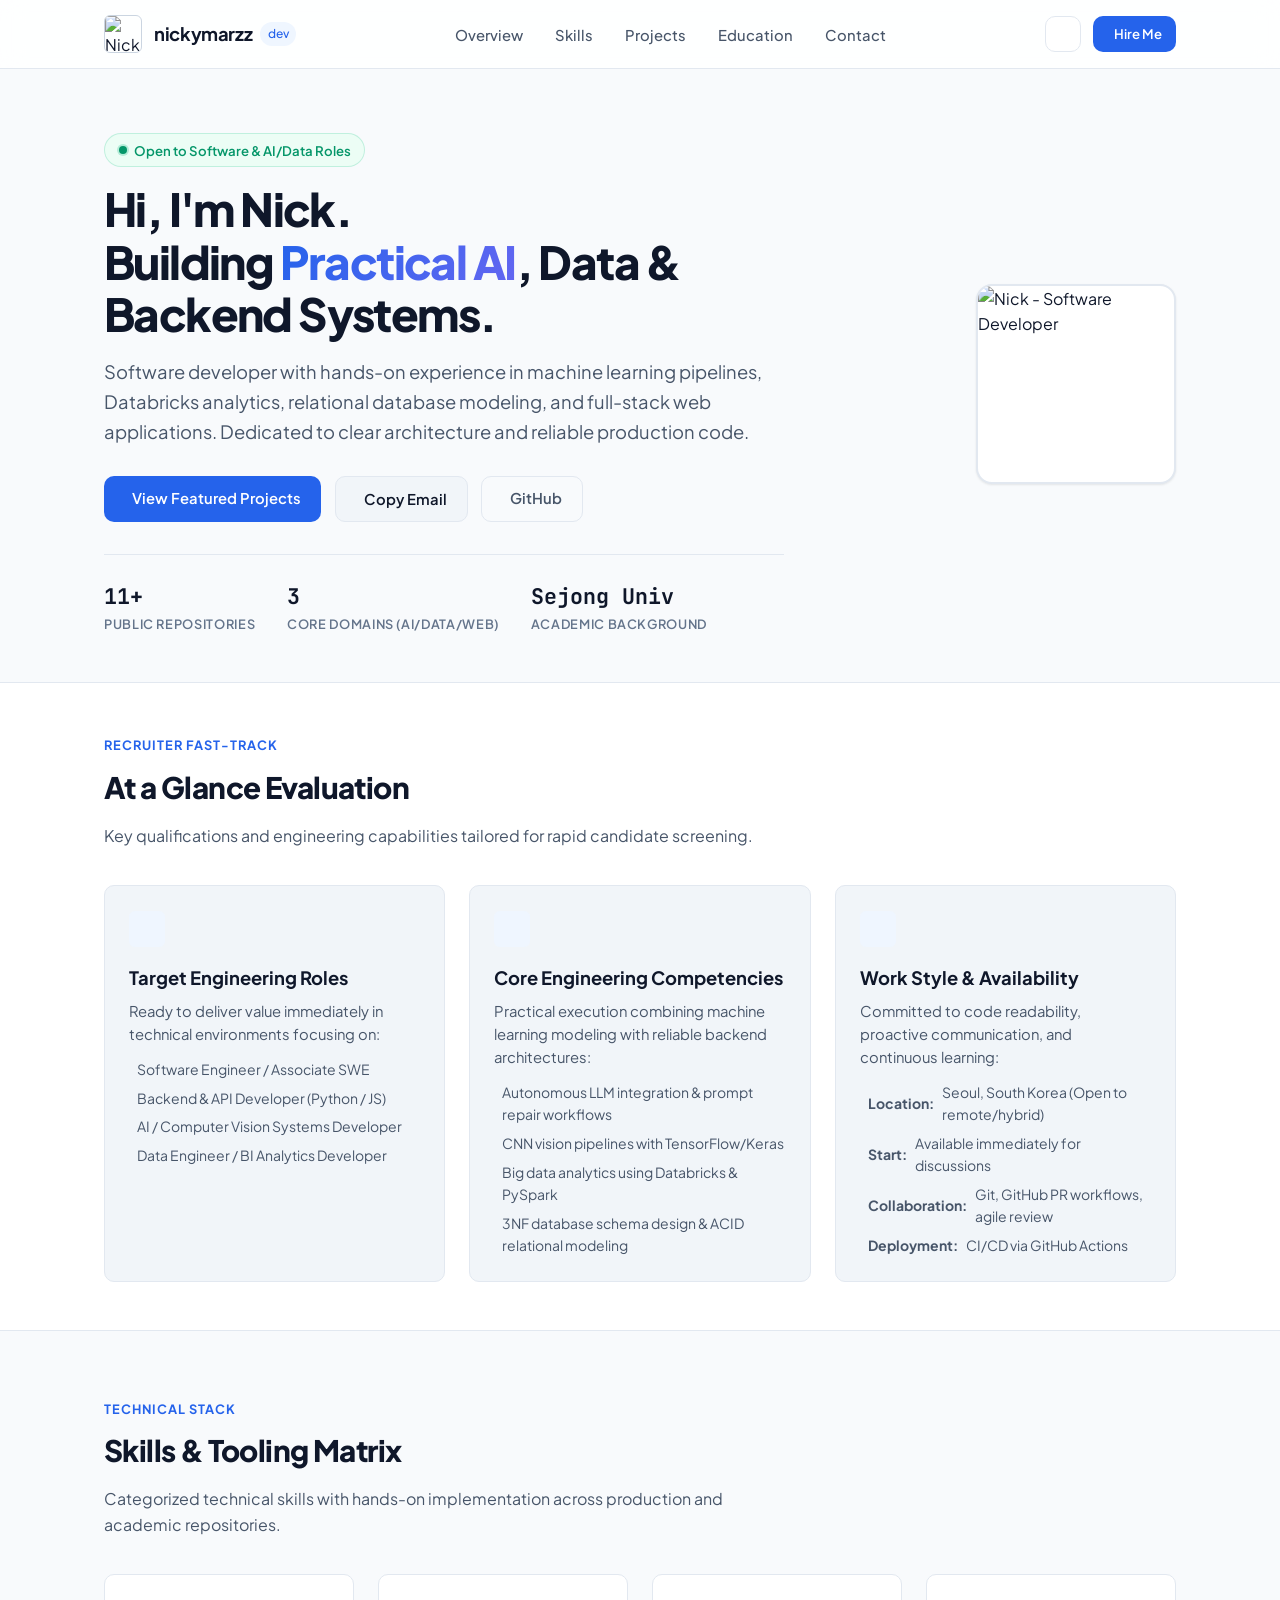
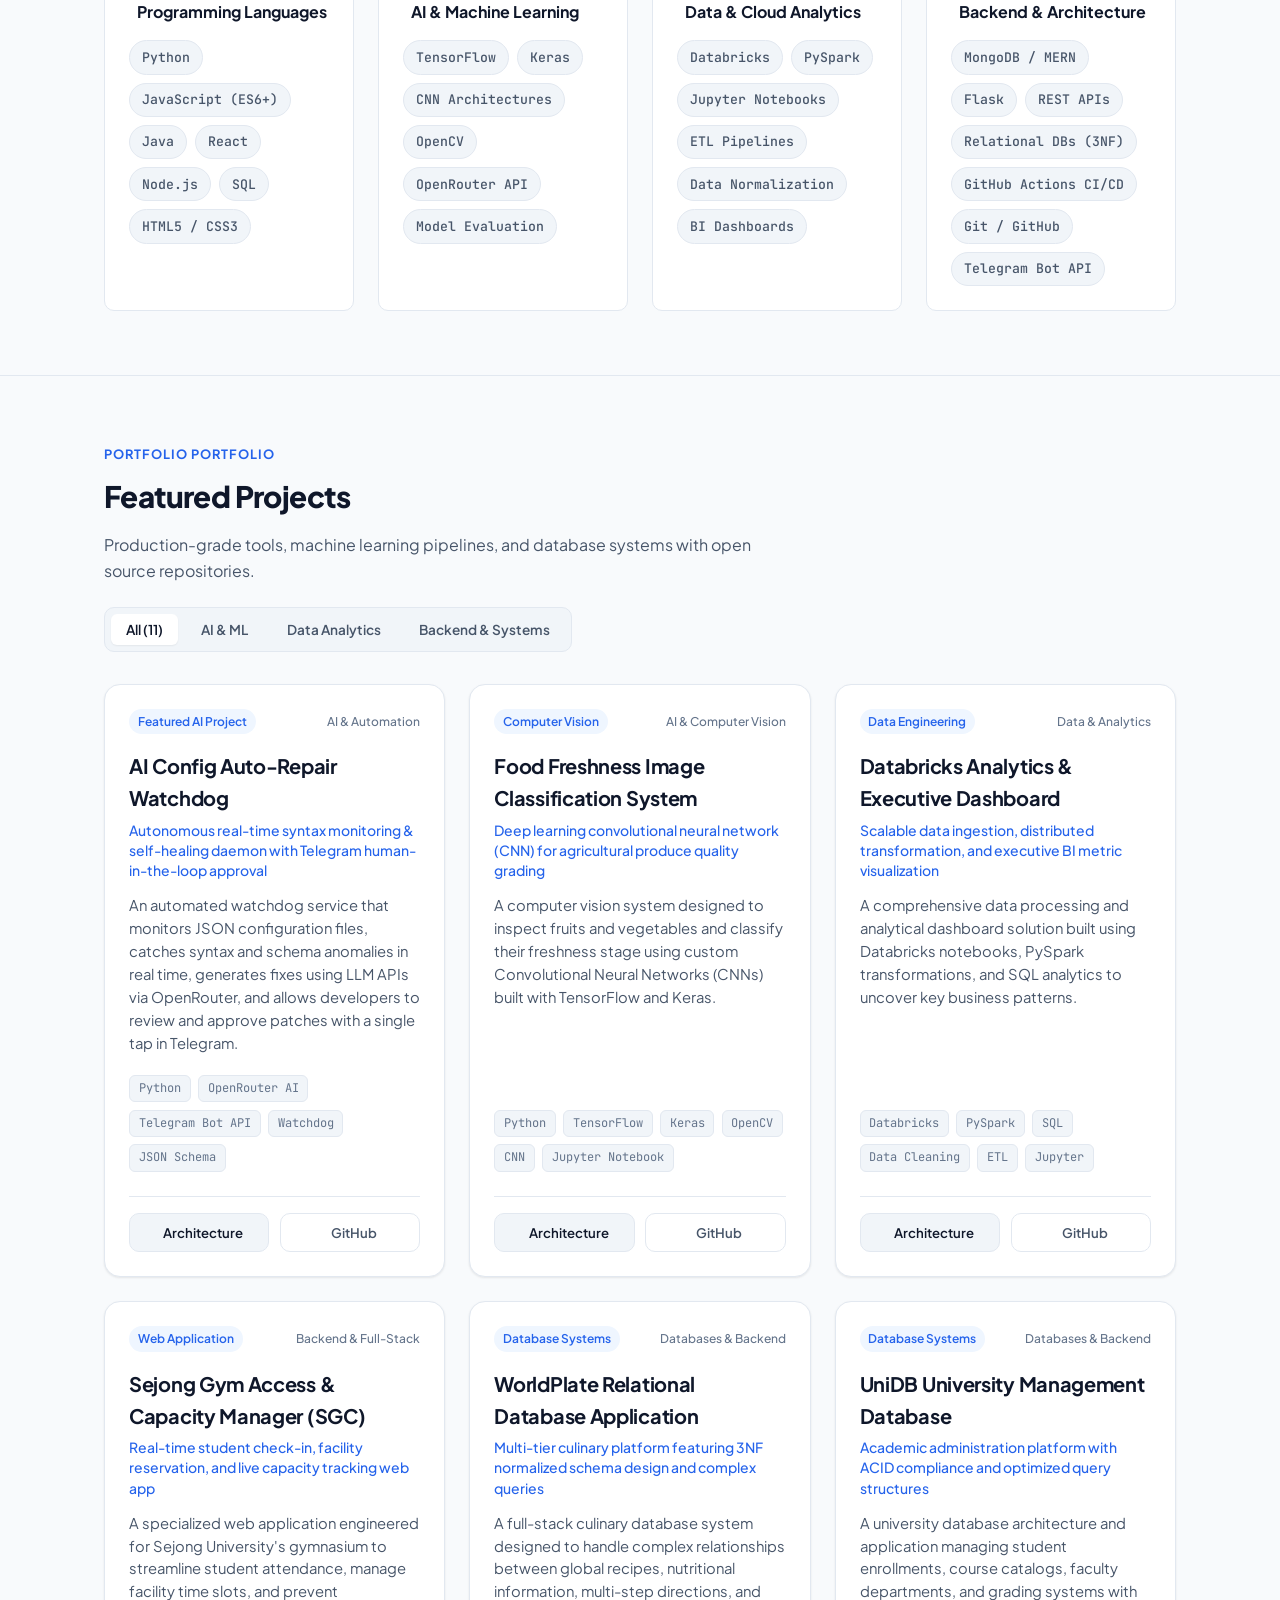
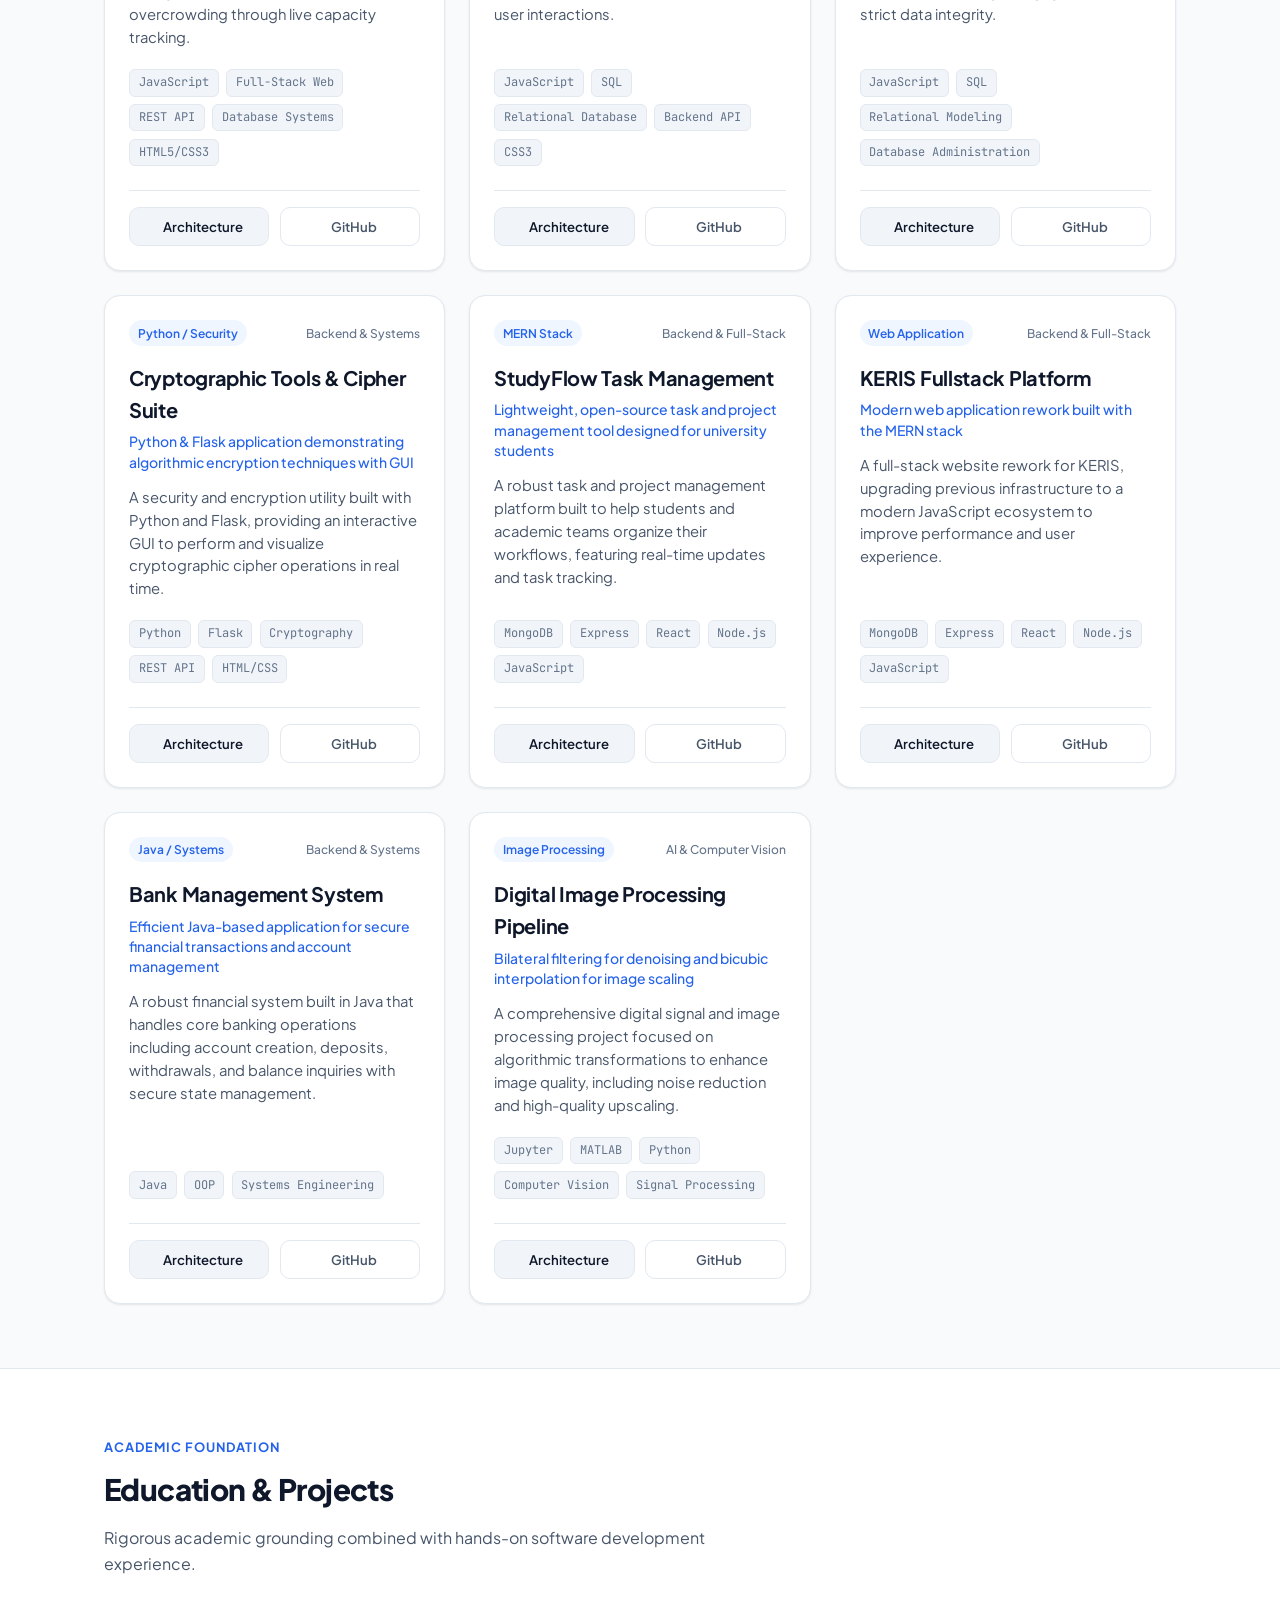
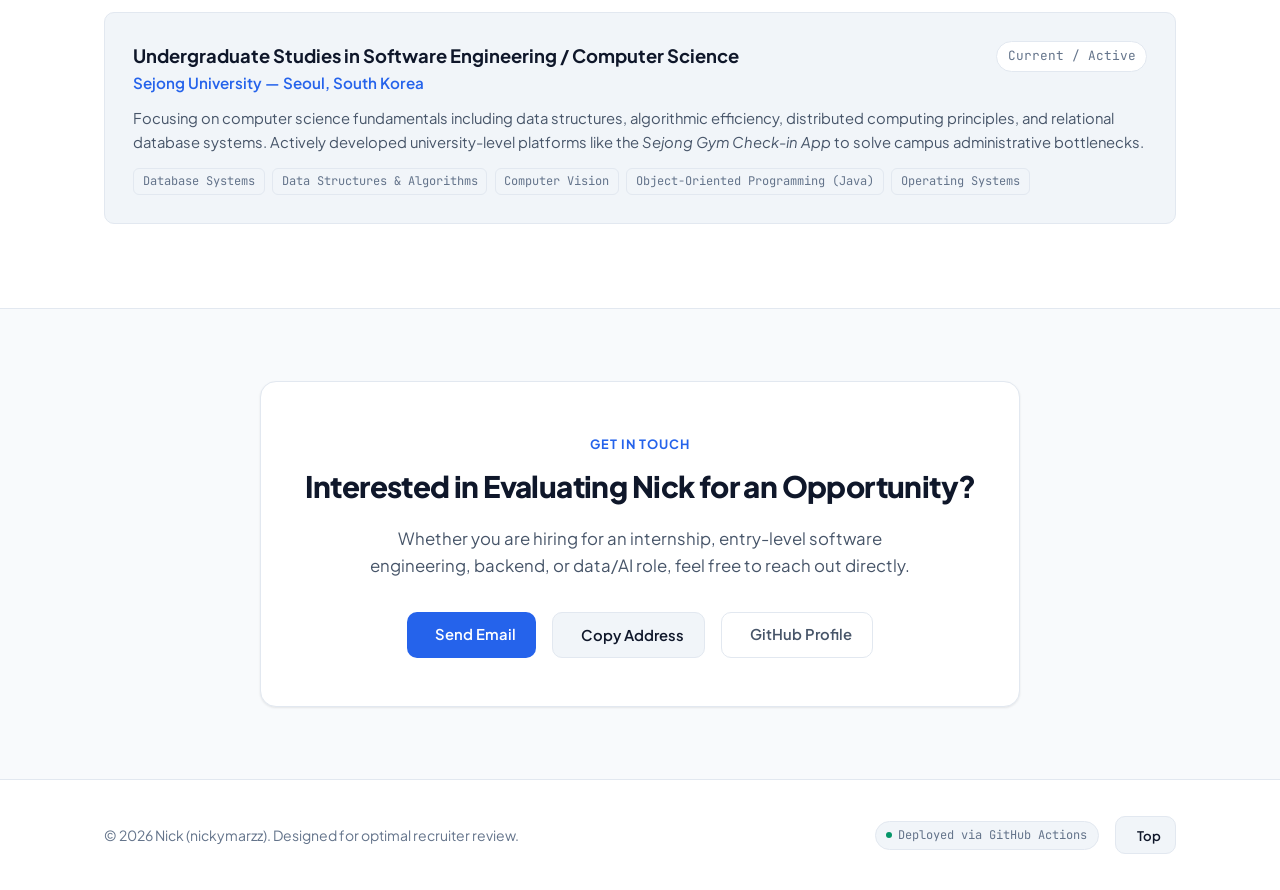
==== commit 260a9526: "feat: implement interactive portfolio logic and project dataset" ====
--- a/index.html
+++ b/index.html
@@ -103,7 +103,7 @@
           <!-- Quick Metrics for Recruiters -->
           <div class="recruiter-metric-ribbon">
             <div class="metric-item">
-              <span class="metric-value">7+</span>
+              <span class="metric-value">11+</span>
               <span class="metric-label">Public Repositories</span>
             </div>
             <div class="metric-item">
@@ -199,6 +199,8 @@
               <span class="skill-pill">Python</span>
               <span class="skill-pill">JavaScript (ES6+)</span>
               <span class="skill-pill">Java</span>
+              <span class="skill-pill">React</span>
+              <span class="skill-pill">Node.js</span>
               <span class="skill-pill">SQL</span>
               <span class="skill-pill">HTML5 / CSS3</span>
             </div>
@@ -240,6 +242,7 @@
               Backend & Architecture
             </h3>
             <div class="skill-pills-wrap">
+              <span class="skill-pill">MongoDB / MERN</span>
               <span class="skill-pill">Flask</span>
               <span class="skill-pill">REST APIs</span>
               <span class="skill-pill">Relational DBs (3NF)</span>
@@ -266,7 +269,7 @@
 
           <!-- Category Filter Bar -->
           <div class="filters-bar" role="tablist" aria-label="Project category filters">
-            <button class="filter-btn active" data-filter="all" role="tab" aria-selected="true">All (7)</button>
+            <button class="filter-btn active" data-filter="all" role="tab" aria-selected="true">All (11)</button>
             <button class="filter-btn" data-filter="ai" role="tab" aria-selected="false">AI & ML</button>
             <button class="filter-btn" data-filter="data" role="tab" aria-selected="false">Data Analytics</button>
             <button class="filter-btn" data-filter="backend" role="tab" aria-selected="false">Backend & Systems</button>
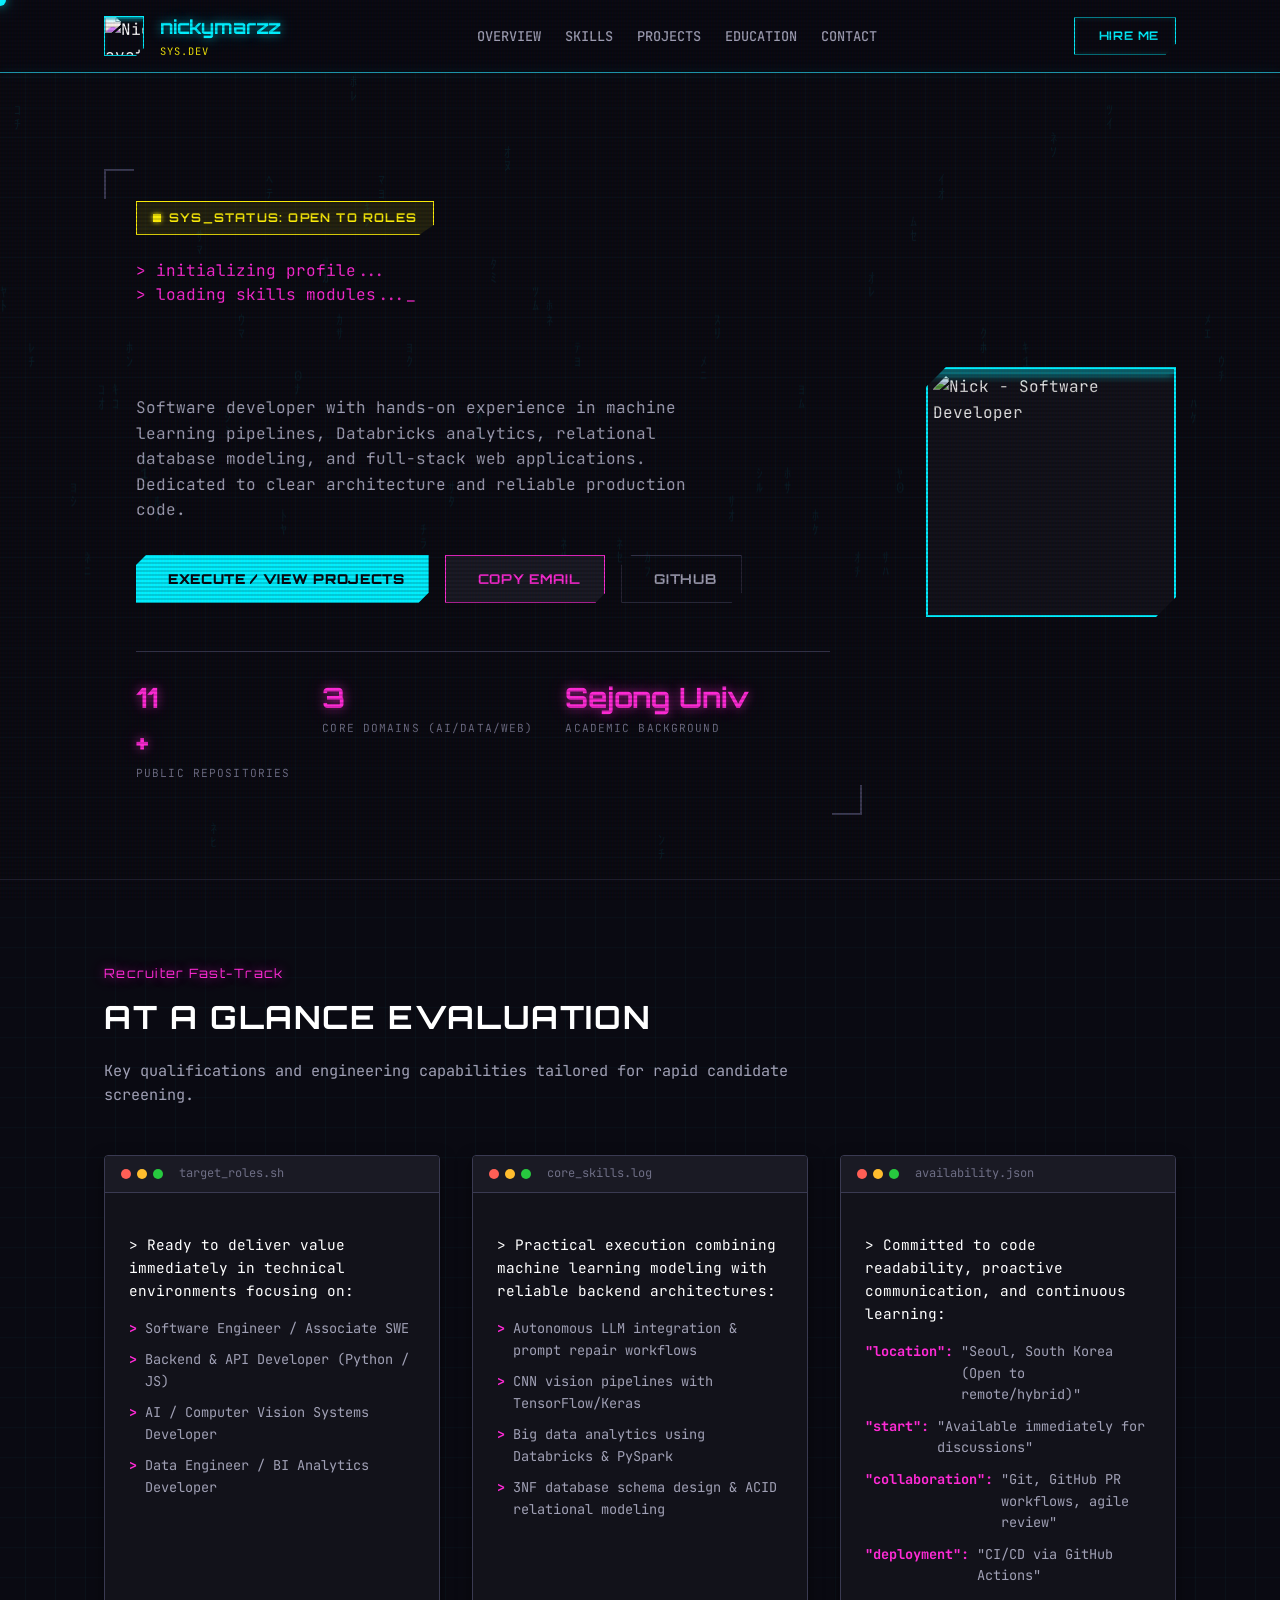
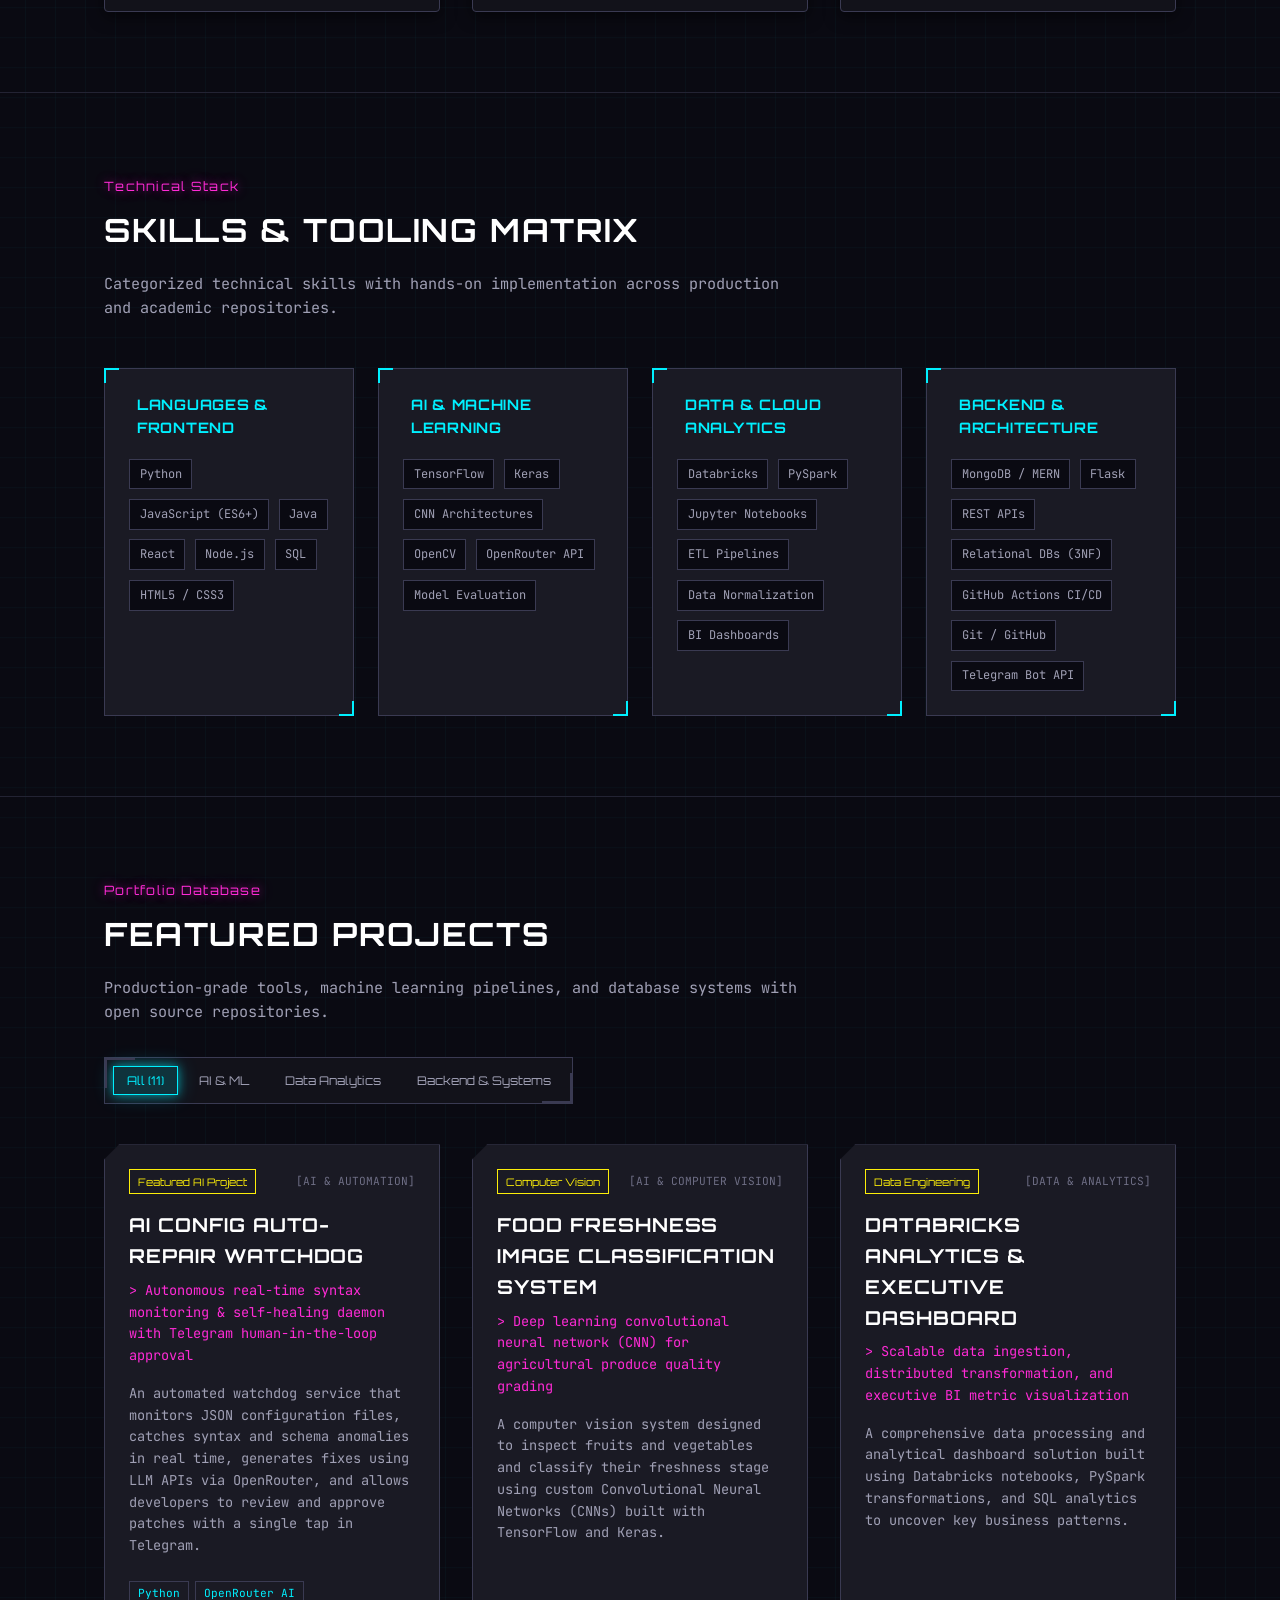
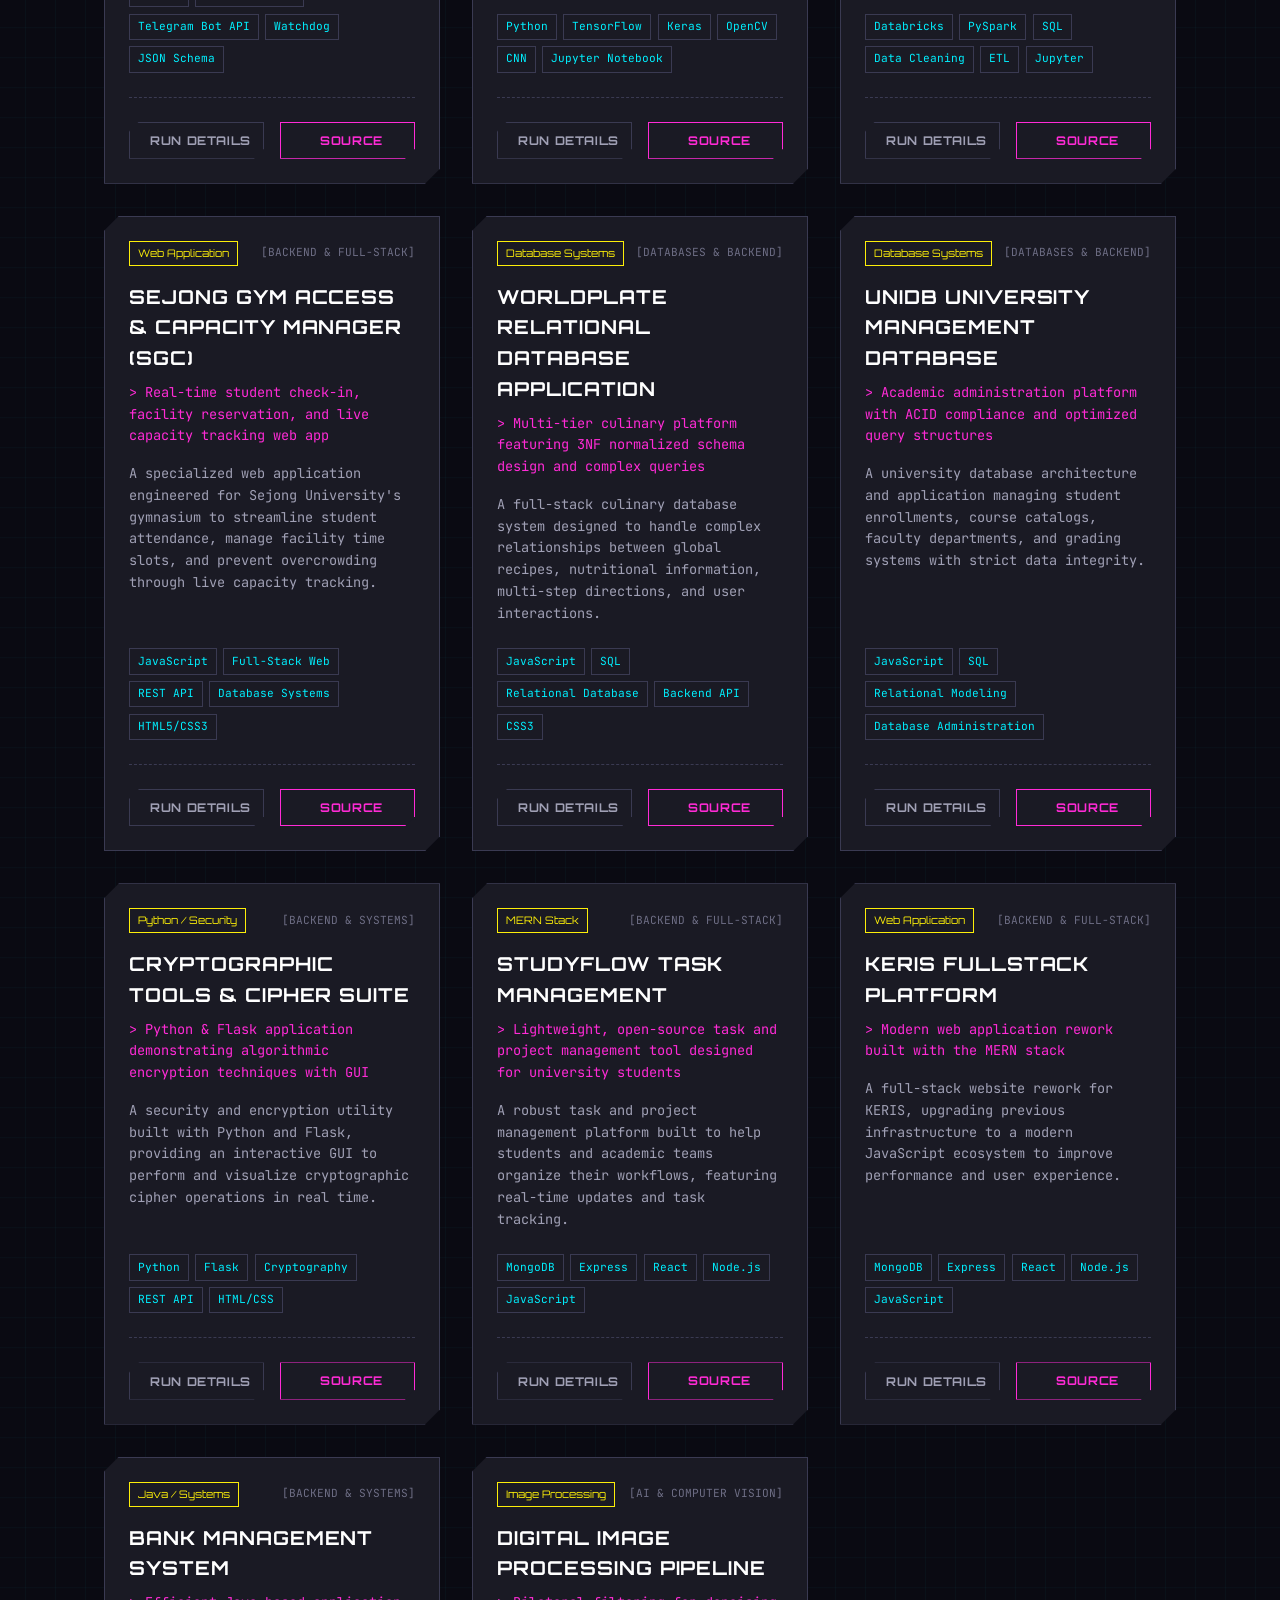
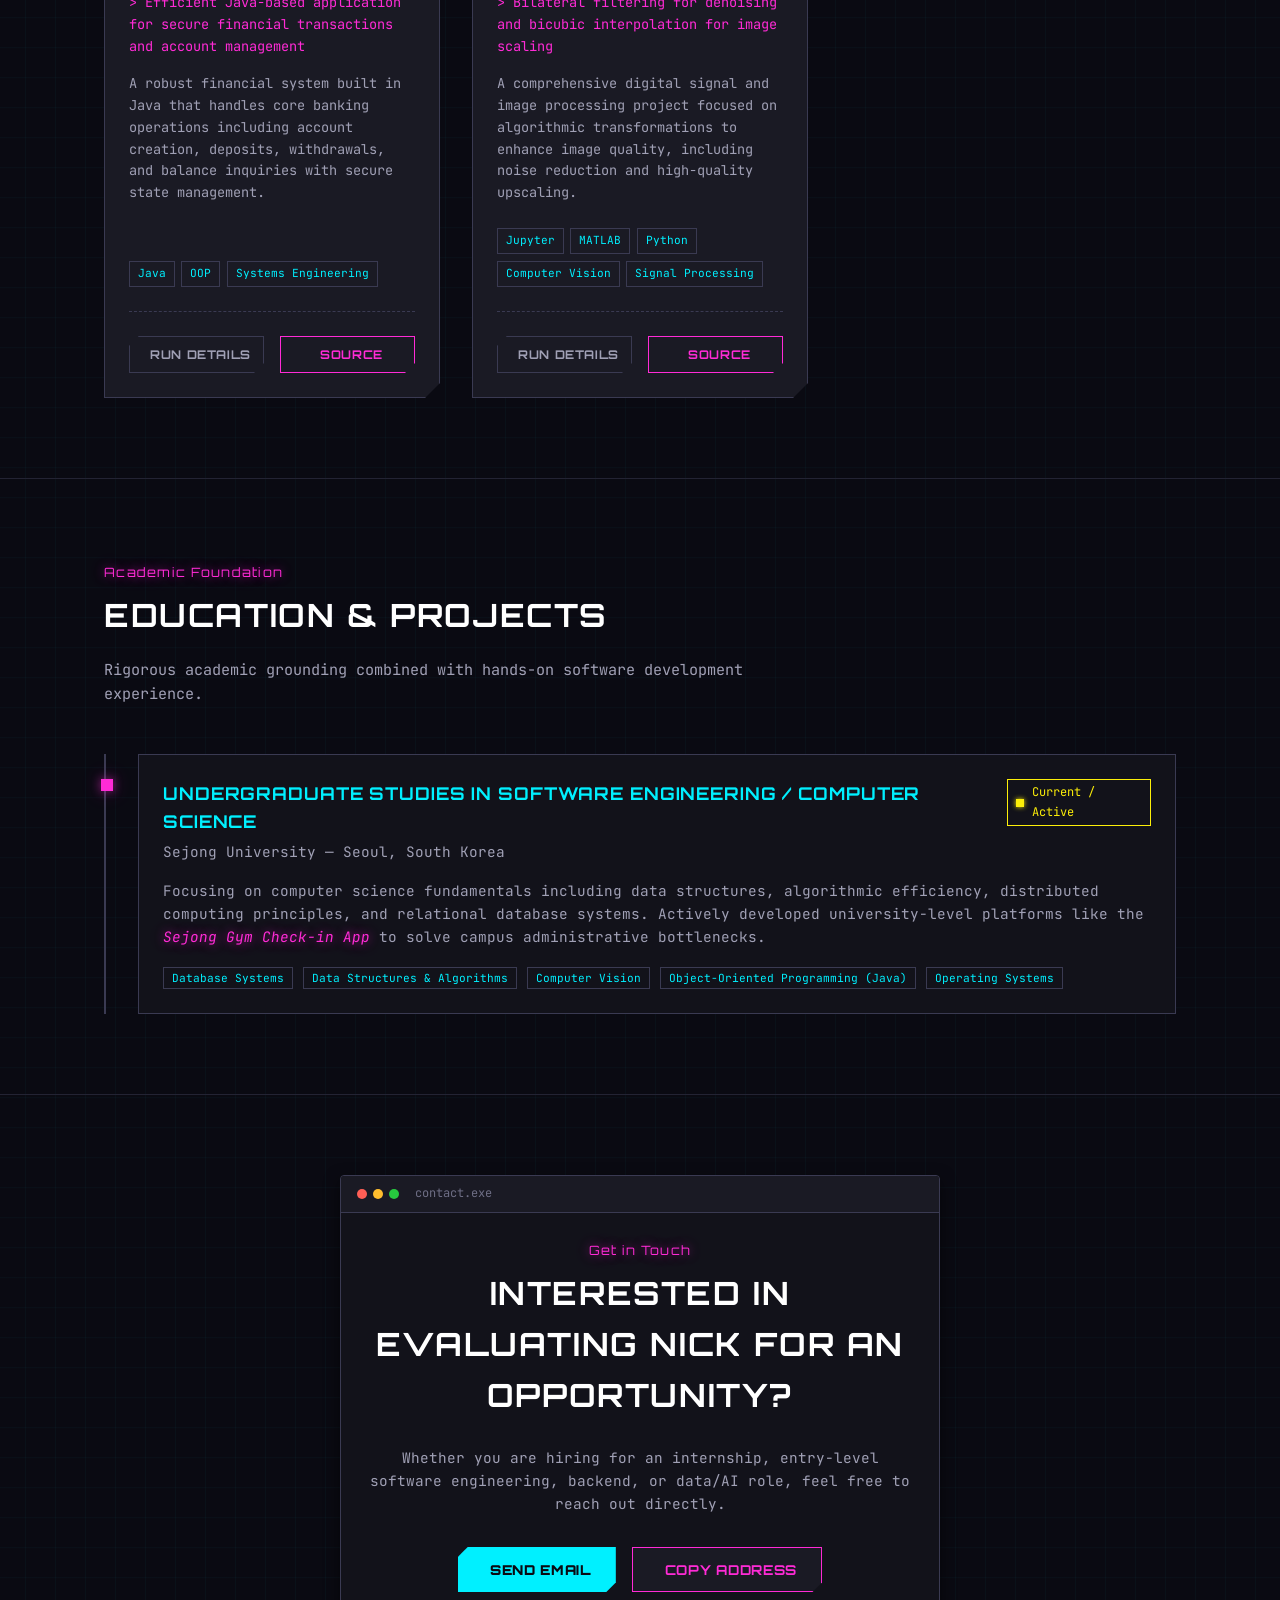
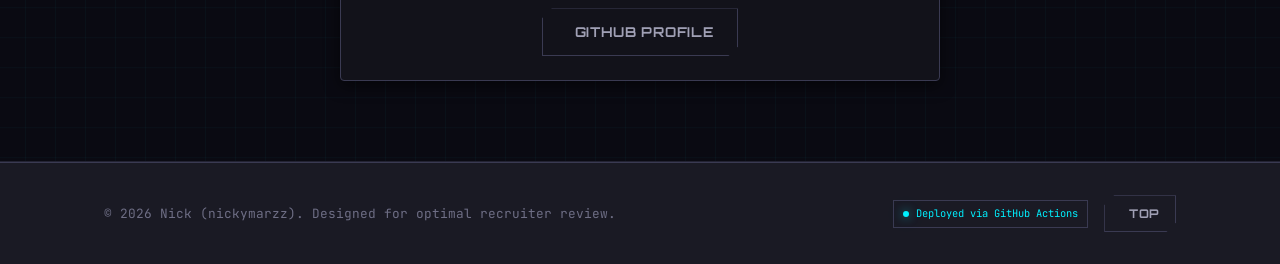
==== commit 9d1aa4c5: "feat: add cyberpunk theme styling, layout, and interactive scripts" ====
--- a/index.html
+++ b/index.html
@@ -1,5 +1,5 @@
 <!DOCTYPE html>
-<html lang="en" data-theme="dark">
+<html lang="en">
 <head>
   <meta charset="UTF-8">
   <meta name="viewport" content="width=device-width, initial-scale=1.0">
@@ -20,27 +20,33 @@
   <!-- Favicon -->
   <link rel="icon" type="image/svg+xml" href="assets/favicon.svg">
 
-  <!-- Google Fonts: Plus Jakarta Sans & JetBrains Mono -->
+  <!-- Google Fonts: Orbitron & JetBrains Mono -->
   <link rel="preconnect" href="https://fonts.googleapis.com">
   <link rel="preconnect" href="https://fonts.gstatic.com" crossorigin>
-  <link href="https://fonts.googleapis.com/css2?family=JetBrains+Mono:wght@400;500;600&family=Plus+Jakarta+Sans:wght@400;500;600;700;800&display=swap" rel="stylesheet">
+  <link href="https://fonts.googleapis.com/css2?family=JetBrains+Mono:wght@400;500;700&family=Orbitron:wght@400;500;700;900&display=swap" rel="stylesheet">
 
   <!-- Phosphor Icons -->
   <script src="https://unpkg.com/@phosphor-icons/web@2.1.1"></script>
 
   <!-- Main Stylesheet -->
-  <link rel="stylesheet" href="css/style.css?v=2">
+  <link rel="stylesheet" href="css/style.css?v=3">
 </head>
-<body>
+<body class="cyberpunk-theme">
+
+  <div class="crt-overlay"></div>
+  <div id="custom-cursor" class="neon-cursor"></div>
 
   <!-- Top Header Navigation -->
-  <header class="site-header" id="header">
+  <header class="site-header hud-panel" id="header">
     <div class="container nav-container">
       <a href="#hero" class="brand" aria-label="Home">
-        <img src="https://avatars.githubusercontent.com/u/207737430?v=4" alt="Nick avatar" class="brand-avatar" />
+        <div class="avatar-frame-sm">
+          <img src="https://avatars.githubusercontent.com/u/207737430?v=4" alt="Nick avatar" class="brand-avatar" />
+          <div class="scanline-sm"></div>
+        </div>
         <div class="brand-text">
-          <span>nickymarzz</span>
-          <span class="brand-tag">dev</span>
+          <span class="glitch-text" data-text="nickymarzz">nickymarzz</span>
+          <span class="brand-tag">SYS.DEV</span>
         </div>
       </a>
 
@@ -52,14 +58,12 @@
           <li><a href="#education" class="nav-link">Education</a></li>
           <li><a href="#contact" class="nav-link">Contact</a></li>
         </ul>
+        <div class="nav-active-indicator"></div>
       </nav>
 
       <div class="nav-actions">
-        <button id="theme-toggle" class="theme-toggle-btn" aria-label="Toggle dark/light mode" title="Toggle theme">
-          <i class="ph ph-sun"></i>
-        </button>
-        <a href="#contact" class="btn btn-primary btn-sm">
-          <i class="ph ph-paper-plane-tilt"></i>
+        <a href="#contact" class="btn btn-neon btn-sm">
+          <i class="ph ph-terminal-window"></i>
           Hire Me
         </a>
       </div>
@@ -69,206 +73,235 @@
   <main>
     <!-- Hero Section -->
     <section class="hero-section" id="hero">
+      <canvas id="hero-canvas"></canvas>
       <div class="container hero-grid">
-        <div class="hero-content">
-          <div class="status-badge">
-            <span class="status-dot"></span>
-            Open to Software & AI/Data Roles
-          </div>
-
-          <h1 class="hero-title">
-            Hi, I'm Nick.<br>
-            Building <span class="highlight">Practical AI</span>, Data & Backend Systems.
-          </h1>
-
-          <p class="hero-lead">
+        <div class="hero-content hud-bracket">
+          <div class="status-badge cyberpunk-badge">
+            <span class="status-dot blink"></span>
+            SYS_STATUS: OPEN TO ROLES
+          </div>
+
+          <div class="hero-title-container">
+            <div id="boot-sequence" class="boot-text"></div>
+            <h1 class="hero-title hidden" id="main-hero-title">
+              Hi, I'm <span class="highlight glitch-text" data-text="Nick.">Nick.</span><br>
+              Building <span class="neon-text-primary">Practical AI</span>, Data & Backend Systems.
+            </h1>
+          </div>
+
+          <p class="hero-lead reveal-text">
             Software developer with hands-on experience in machine learning pipelines, Databricks analytics, relational database modeling, and full-stack web applications. Dedicated to clear architecture and reliable production code.
           </p>
 
-          <div class="hero-actions">
-            <a href="#projects" class="btn btn-primary">
+          <div class="hero-actions reveal-fade">
+            <a href="#projects" class="btn btn-primary-cyber">
               <i class="ph ph-folder-open"></i>
-              View Featured Projects
+              Execute / View Projects
             </a>
-            <button class="btn btn-secondary copy-email-btn" data-email="nickymarzz.dev@gmail.com" title="Copy email address to clipboard">
+            <button class="btn btn-secondary-cyber copy-email-btn" data-email="nickymarzz.dev@gmail.com" title="Copy email address to clipboard">
               <i class="ph ph-copy"></i>
-              Copy Email
+              <span class="btn-text">Copy Email</span>
             </button>
-            <a href="https://github.com/nickymarzz" target="_blank" rel="noopener noreferrer" class="btn btn-outline" aria-label="Visit Nick's GitHub Profile">
+            <a href="https://github.com/nickymarzz" target="_blank" rel="noopener noreferrer" class="btn btn-outline-cyber" aria-label="Visit Nick's GitHub Profile">
               <i class="ph ph-github-logo"></i>
               GitHub
             </a>
           </div>
 
           <!-- Quick Metrics for Recruiters -->
-          <div class="recruiter-metric-ribbon">
-            <div class="metric-item">
-              <span class="metric-value">11+</span>
+          <div class="recruiter-metric-ribbon reveal-slide-up">
+            <div class="metric-item hud-box">
+              <span class="metric-value counter" data-target="11">0</span><span class="metric-plus">+</span>
               <span class="metric-label">Public Repositories</span>
             </div>
-            <div class="metric-item">
-              <span class="metric-value">3</span>
+            <div class="metric-item hud-box">
+              <span class="metric-value counter" data-target="3">0</span>
               <span class="metric-label">Core Domains (AI/Data/Web)</span>
             </div>
-            <div class="metric-item">
+            <div class="metric-item hud-box">
               <span class="metric-value">Sejong Univ</span>
               <span class="metric-label">Academic Background</span>
             </div>
           </div>
         </div>
 
-        <div class="hero-portrait">
-          <div class="portrait-frame">
+        <div class="hero-portrait reveal-fade">
+          <div class="portrait-frame cyberpunk-frame">
             <img src="https://avatars.githubusercontent.com/u/207737430?v=4" alt="Nick - Software Developer" class="portrait-img" />
+            <div class="scanline"></div>
+            <div class="frame-corners"></div>
           </div>
         </div>
       </div>
     </section>
 
     <!-- Recruiter Executive Summary ("At a Glance") -->
-    <section class="recruiter-overview" id="overview">
-      <div class="container">
+    <section class="recruiter-overview section-padding" id="overview">
+      <div class="container reveal-slide-up">
         <span class="section-label">Recruiter Fast-Track</span>
-        <h2 class="section-heading">At a Glance Evaluation</h2>
+        <h2 class="section-heading glitched-heading" data-text="At a Glance Evaluation">At a Glance Evaluation</h2>
         <p class="section-subheading">
           Key qualifications and engineering capabilities tailored for rapid candidate screening.
         </p>
 
         <div class="recruiter-card-grid">
-          <div class="recruiter-card">
-            <div class="card-header-icon">
-              <i class="ph ph-briefcase"></i>
-            </div>
-            <h3>Target Engineering Roles</h3>
-            <p>Ready to deliver value immediately in technical environments focusing on:</p>
-            <ul class="recruiter-roles-list">
-              <li><i class="ph ph-check-circle"></i> Software Engineer / Associate SWE</li>
-              <li><i class="ph ph-check-circle"></i> Backend & API Developer (Python / JS)</li>
-              <li><i class="ph ph-check-circle"></i> AI / Computer Vision Systems Developer</li>
-              <li><i class="ph ph-check-circle"></i> Data Engineer / BI Analytics Developer</li>
-            </ul>
-          </div>
-
-          <div class="recruiter-card">
-            <div class="card-header-icon">
-              <i class="ph ph-cpu"></i>
-            </div>
-            <h3>Core Engineering Competencies</h3>
-            <p>Practical execution combining machine learning modeling with reliable backend architectures:</p>
-            <ul class="recruiter-roles-list">
-              <li><i class="ph ph-check-circle"></i> Autonomous LLM integration & prompt repair workflows</li>
-              <li><i class="ph ph-check-circle"></i> CNN vision pipelines with TensorFlow/Keras</li>
-              <li><i class="ph ph-check-circle"></i> Big data analytics using Databricks & PySpark</li>
-              <li><i class="ph ph-check-circle"></i> 3NF database schema design & ACID relational modeling</li>
-            </ul>
-          </div>
-
-          <div class="recruiter-card">
-            <div class="card-header-icon">
-              <i class="ph ph-lightning"></i>
-            </div>
-            <h3>Work Style & Availability</h3>
-            <p>Committed to code readability, proactive communication, and continuous learning:</p>
-            <ul class="recruiter-roles-list">
-              <li><i class="ph ph-check-circle"></i> <strong>Location:</strong> Seoul, South Korea (Open to remote/hybrid)</li>
-              <li><i class="ph ph-check-circle"></i> <strong>Start:</strong> Available immediately for discussions</li>
-              <li><i class="ph ph-check-circle"></i> <strong>Collaboration:</strong> Git, GitHub PR workflows, agile review</li>
-              <li><i class="ph ph-check-circle"></i> <strong>Deployment:</strong> CI/CD via GitHub Actions</li>
-            </ul>
+          <div class="recruiter-card terminal-window">
+            <div class="terminal-header">
+              <div class="term-dots"><span></span><span></span><span></span></div>
+              <div class="term-title">target_roles.sh</div>
+            </div>
+            <div class="terminal-body">
+              <div class="card-header-icon">
+                <i class="ph ph-briefcase"></i>
+              </div>
+              <p>> Ready to deliver value immediately in technical environments focusing on:</p>
+              <ul class="recruiter-roles-list">
+                <li><span class="prompt">></span> Software Engineer / Associate SWE</li>
+                <li><span class="prompt">></span> Backend & API Developer (Python / JS)</li>
+                <li><span class="prompt">></span> AI / Computer Vision Systems Developer</li>
+                <li><span class="prompt">></span> Data Engineer / BI Analytics Developer</li>
+              </ul>
+            </div>
+          </div>
+
+          <div class="recruiter-card terminal-window">
+            <div class="terminal-header">
+              <div class="term-dots"><span></span><span></span><span></span></div>
+              <div class="term-title">core_skills.log</div>
+            </div>
+            <div class="terminal-body">
+              <div class="card-header-icon">
+                <i class="ph ph-cpu"></i>
+              </div>
+              <p>> Practical execution combining machine learning modeling with reliable backend architectures:</p>
+              <ul class="recruiter-roles-list">
+                <li><span class="prompt">></span> Autonomous LLM integration & prompt repair workflows</li>
+                <li><span class="prompt">></span> CNN vision pipelines with TensorFlow/Keras</li>
+                <li><span class="prompt">></span> Big data analytics using Databricks & PySpark</li>
+                <li><span class="prompt">></span> 3NF database schema design & ACID relational modeling</li>
+              </ul>
+            </div>
+          </div>
+
+          <div class="recruiter-card terminal-window">
+            <div class="terminal-header">
+              <div class="term-dots"><span></span><span></span><span></span></div>
+              <div class="term-title">availability.json</div>
+            </div>
+            <div class="terminal-body">
+              <div class="card-header-icon">
+                <i class="ph ph-lightning"></i>
+              </div>
+              <p>> Committed to code readability, proactive communication, and continuous learning:</p>
+              <ul class="recruiter-roles-list">
+                <li><span class="prompt">"location":</span> "Seoul, South Korea (Open to remote/hybrid)"</li>
+                <li><span class="prompt">"start":</span> "Available immediately for discussions"</li>
+                <li><span class="prompt">"collaboration":</span> "Git, GitHub PR workflows, agile review"</li>
+                <li><span class="prompt">"deployment":</span> "CI/CD via GitHub Actions"</li>
+              </ul>
+            </div>
           </div>
         </div>
       </div>
     </section>
 
     <!-- Technical Skills Matrix -->
-    <section class="skills-section" id="skills">
-      <div class="container">
+    <section class="skills-section section-padding" id="skills">
+      <div class="container reveal-slide-up">
         <span class="section-label">Technical Stack</span>
-        <h2 class="section-heading">Skills & Tooling Matrix</h2>
+        <h2 class="section-heading glitched-heading" data-text="Skills & Tooling Matrix">Skills & Tooling Matrix</h2>
         <p class="section-subheading">
           Categorized technical skills with hands-on implementation across production and academic repositories.
         </p>
 
         <div class="skills-grid">
-          <div class="skill-category-card">
+          <div class="skill-category-card module-panel">
+            <div class="panel-corner top-left"></div>
+            <div class="panel-corner bottom-right"></div>
             <h3 class="skill-category-title">
               <i class="ph ph-code"></i>
-              Programming Languages
+              Languages & Frontend
             </h3>
             <div class="skill-pills-wrap">
-              <span class="skill-pill">Python</span>
-              <span class="skill-pill">JavaScript (ES6+)</span>
-              <span class="skill-pill">Java</span>
-              <span class="skill-pill">React</span>
-              <span class="skill-pill">Node.js</span>
-              <span class="skill-pill">SQL</span>
-              <span class="skill-pill">HTML5 / CSS3</span>
-            </div>
-          </div>
-
-          <div class="skill-category-card">
+              <span class="skill-pill neon-hover">Python</span>
+              <span class="skill-pill neon-hover">JavaScript (ES6+)</span>
+              <span class="skill-pill neon-hover">Java</span>
+              <span class="skill-pill neon-hover">React</span>
+              <span class="skill-pill neon-hover">Node.js</span>
+              <span class="skill-pill neon-hover">SQL</span>
+              <span class="skill-pill neon-hover">HTML5 / CSS3</span>
+            </div>
+          </div>
+
+          <div class="skill-category-card module-panel">
+            <div class="panel-corner top-left"></div>
+            <div class="panel-corner bottom-right"></div>
             <h3 class="skill-category-title">
               <i class="ph ph-robot"></i>
               AI & Machine Learning
             </h3>
             <div class="skill-pills-wrap">
-              <span class="skill-pill">TensorFlow</span>
-              <span class="skill-pill">Keras</span>
-              <span class="skill-pill">CNN Architectures</span>
-              <span class="skill-pill">OpenCV</span>
-              <span class="skill-pill">OpenRouter API</span>
-              <span class="skill-pill">Model Evaluation</span>
-            </div>
-          </div>
-
-          <div class="skill-category-card">
+              <span class="skill-pill neon-hover">TensorFlow</span>
+              <span class="skill-pill neon-hover">Keras</span>
+              <span class="skill-pill neon-hover">CNN Architectures</span>
+              <span class="skill-pill neon-hover">OpenCV</span>
+              <span class="skill-pill neon-hover">OpenRouter API</span>
+              <span class="skill-pill neon-hover">Model Evaluation</span>
+            </div>
+          </div>
+
+          <div class="skill-category-card module-panel">
+            <div class="panel-corner top-left"></div>
+            <div class="panel-corner bottom-right"></div>
             <h3 class="skill-category-title">
               <i class="ph ph-chart-polar"></i>
               Data & Cloud Analytics
             </h3>
             <div class="skill-pills-wrap">
-              <span class="skill-pill">Databricks</span>
-              <span class="skill-pill">PySpark</span>
-              <span class="skill-pill">Jupyter Notebooks</span>
-              <span class="skill-pill">ETL Pipelines</span>
-              <span class="skill-pill">Data Normalization</span>
-              <span class="skill-pill">BI Dashboards</span>
-            </div>
-          </div>
-
-          <div class="skill-category-card">
+              <span class="skill-pill neon-hover">Databricks</span>
+              <span class="skill-pill neon-hover">PySpark</span>
+              <span class="skill-pill neon-hover">Jupyter Notebooks</span>
+              <span class="skill-pill neon-hover">ETL Pipelines</span>
+              <span class="skill-pill neon-hover">Data Normalization</span>
+              <span class="skill-pill neon-hover">BI Dashboards</span>
+            </div>
+          </div>
+
+          <div class="skill-category-card module-panel">
+            <div class="panel-corner top-left"></div>
+            <div class="panel-corner bottom-right"></div>
             <h3 class="skill-category-title">
               <i class="ph ph-database"></i>
               Backend & Architecture
             </h3>
             <div class="skill-pills-wrap">
-              <span class="skill-pill">MongoDB / MERN</span>
-              <span class="skill-pill">Flask</span>
-              <span class="skill-pill">REST APIs</span>
-              <span class="skill-pill">Relational DBs (3NF)</span>
-              <span class="skill-pill">GitHub Actions CI/CD</span>
-              <span class="skill-pill">Git / GitHub</span>
-              <span class="skill-pill">Telegram Bot API</span>
-            </div>
-          </div>
-        </div>
-      </div>
-    </section>
-
-    <!-- Featured Projects Section with Interactive Filters -->
-    <section class="projects-section" id="projects">
-      <div class="container">
+              <span class="skill-pill neon-hover">MongoDB / MERN</span>
+              <span class="skill-pill neon-hover">Flask</span>
+              <span class="skill-pill neon-hover">REST APIs</span>
+              <span class="skill-pill neon-hover">Relational DBs (3NF)</span>
+              <span class="skill-pill neon-hover">GitHub Actions CI/CD</span>
+              <span class="skill-pill neon-hover">Git / GitHub</span>
+              <span class="skill-pill neon-hover">Telegram Bot API</span>
+            </div>
+          </div>
+        </div>
+      </div>
+    </section>
+
+    <!-- Featured Projects Section -->
+    <section class="projects-section section-padding" id="projects">
+      <div class="container reveal-slide-up">
         <div class="projects-header-row">
           <div>
-            <span class="section-label">Portfolio Portfolio</span>
-            <h2 class="section-heading">Featured Projects</h2>
+            <span class="section-label">Portfolio Database</span>
+            <h2 class="section-heading glitched-heading" data-text="Featured Projects">Featured Projects</h2>
             <p class="section-subheading" style="margin-bottom:0;">
               Production-grade tools, machine learning pipelines, and database systems with open source repositories.
             </p>
           </div>
 
           <!-- Category Filter Bar -->
-          <div class="filters-bar" role="tablist" aria-label="Project category filters">
+          <div class="filters-bar hud-bracket" role="tablist" aria-label="Project category filters">
             <button class="filter-btn active" data-filter="all" role="tab" aria-selected="true">All (11)</button>
             <button class="filter-btn" data-filter="ai" role="tab" aria-selected="false">AI & ML</button>
             <button class="filter-btn" data-filter="data" role="tab" aria-selected="false">Data Analytics</button>
@@ -284,59 +317,67 @@
     </section>
 
     <!-- Education & Academic Foundation -->
-    <section class="education-section" id="education">
-      <div class="container">
+    <section class="education-section section-padding" id="education">
+      <div class="container reveal-slide-up">
         <span class="section-label">Academic Foundation</span>
-        <h2 class="section-heading">Education & Projects</h2>
+        <h2 class="section-heading glitched-heading" data-text="Education & Projects">Education & Projects</h2>
         <p class="section-subheading">
           Rigorous academic grounding combined with hands-on software development experience.
         </p>
 
-        <div class="timeline-card">
-          <div class="timeline-header">
-            <div>
-              <h3 class="timeline-title">Undergraduate Studies in Software Engineering / Computer Science</h3>
-              <div class="timeline-institution">Sejong University — Seoul, South Korea</div>
-            </div>
-            <span class="timeline-period">Current / Active</span>
-          </div>
-          <p class="timeline-body">
-            Focusing on computer science fundamentals including data structures, algorithmic efficiency, distributed computing principles, and relational database systems. Actively developed university-level platforms like the <em>Sejong Gym Check-in App</em> to solve campus administrative bottlenecks.
-          </p>
-          <div class="coursework-tags">
-            <span class="tech-pill">Database Systems</span>
-            <span class="tech-pill">Data Structures & Algorithms</span>
-            <span class="tech-pill">Computer Vision</span>
-            <span class="tech-pill">Object-Oriented Programming (Java)</span>
-            <span class="tech-pill">Operating Systems</span>
+        <div class="timeline-container">
+          <div class="timeline-card cyber-log-entry">
+            <div class="timeline-header">
+              <div>
+                <h3 class="timeline-title">Undergraduate Studies in Software Engineering / Computer Science</h3>
+                <div class="timeline-institution">Sejong University — Seoul, South Korea</div>
+              </div>
+              <span class="timeline-period"><span class="status-dot pulsing"></span> Current / Active</span>
+            </div>
+            <p class="timeline-body">
+              Focusing on computer science fundamentals including data structures, algorithmic efficiency, distributed computing principles, and relational database systems. Actively developed university-level platforms like the <em class="neon-text-secondary">Sejong Gym Check-in App</em> to solve campus administrative bottlenecks.
+            </p>
+            <div class="coursework-tags">
+              <span class="tech-pill outlined">Database Systems</span>
+              <span class="tech-pill outlined">Data Structures & Algorithms</span>
+              <span class="tech-pill outlined">Computer Vision</span>
+              <span class="tech-pill outlined">Object-Oriented Programming (Java)</span>
+              <span class="tech-pill outlined">Operating Systems</span>
+            </div>
           </div>
         </div>
       </div>
     </section>
 
     <!-- Recruiter Contact CTA Section -->
-    <section class="contact-section" id="contact">
-      <div class="container">
-        <div class="contact-card">
-          <span class="section-label">Get in Touch</span>
-          <h2 class="section-heading">Interested in Evaluating Nick for an Opportunity?</h2>
-          <p>
-            Whether you are hiring for an internship, entry-level software engineering, backend, or data/AI role, feel free to reach out directly.
-          </p>
-
-          <div class="contact-buttons-row">
-            <a href="mailto:nickymarzz.dev@gmail.com" class="btn btn-primary">
-              <i class="ph ph-envelope-simple"></i>
-              Send Email
-            </a>
-            <button class="btn btn-secondary copy-email-btn" data-email="nickymarzz.dev@gmail.com" title="Copy email address">
-              <i class="ph ph-copy"></i>
-              Copy Address
-            </button>
-            <a href="https://github.com/nickymarzz" target="_blank" rel="noopener noreferrer" class="btn btn-outline">
-              <i class="ph ph-github-logo"></i>
-              GitHub Profile
-            </a>
+    <section class="contact-section section-padding" id="contact">
+      <div class="container reveal-slide-up">
+        <div class="contact-card terminal-window block-terminal">
+          <div class="terminal-header">
+            <div class="term-dots"><span></span><span></span><span></span></div>
+            <div class="term-title">contact.exe</div>
+          </div>
+          <div class="terminal-body text-center">
+            <span class="section-label">Get in Touch</span>
+            <h2 class="section-heading">Interested in Evaluating Nick for an Opportunity?</h2>
+            <p>
+              Whether you are hiring for an internship, entry-level software engineering, backend, or data/AI role, feel free to reach out directly.
+            </p>
+
+            <div class="contact-buttons-row">
+              <a href="mailto:nickymarzz.dev@gmail.com" class="btn btn-primary-cyber">
+                <i class="ph ph-envelope-simple"></i>
+                Send Email
+              </a>
+              <button class="btn btn-secondary-cyber copy-email-btn" data-email="nickymarzz.dev@gmail.com" title="Copy email address">
+                <i class="ph ph-copy"></i>
+                <span class="btn-text">Copy Address</span>
+              </button>
+              <a href="https://github.com/nickymarzz" target="_blank" rel="noopener noreferrer" class="btn btn-outline-cyber">
+                <i class="ph ph-github-logo"></i>
+                GitHub Profile
+              </a>
+            </div>
           </div>
         </div>
       </div>
@@ -344,17 +385,17 @@
   </main>
 
   <!-- Site Footer -->
-  <footer class="site-footer">
+  <footer class="site-footer hud-footer">
     <div class="container footer-inner">
       <div class="footer-copy">
         &copy; <span id="current-year">2026</span> Nick (nickymarzz). Designed for optimal recruiter review.
       </div>
       <div class="footer-actions">
-        <div class="ci-status-badge" title="Continuous deployment managed by GitHub Actions">
+        <div class="ci-status-badge cyberpunk-badge-sm" title="Continuous deployment managed by GitHub Actions">
           <span class="ci-status-dot"></span>
           Deployed via GitHub Actions
         </div>
-        <a href="#hero" class="btn btn-secondary btn-sm" aria-label="Back to top">
+        <a href="#hero" class="btn btn-outline-cyber btn-sm" aria-label="Back to top">
           <i class="ph ph-arrow-up"></i>
           Top
         </a>
@@ -365,7 +406,8 @@
   <!-- Interactive Project Deep-Dive Modal -->
   <div class="modal-overlay" id="project-modal" role="dialog" aria-modal="true" aria-labelledby="modal-title">
     <div class="modal-backdrop" id="modal-backdrop"></div>
-    <div class="modal-box">
+    <div class="modal-box cyber-modal">
+      <div class="modal-borders"></div>
       <button class="modal-close-btn" id="modal-close-btn" aria-label="Close project modal">
         <i class="ph ph-x"></i>
       </button>
@@ -376,9 +418,9 @@
   </div>
 
   <!-- Toast Notification Container -->
-  <div id="toast-notification" class="toast-notification"></div>
+  <div id="toast-notification" class="toast-notification cyber-toast"></div>
 
   <!-- Main JavaScript File -->
-  <script src="js/main.js?v=2"></script>
+  <script src="js/main.js?v=3"></script>
 </body>
 </html>
--- a/css/style.css
+++ b/css/style.css
@@ -1,74 +1,41 @@
 /* ==========================================================================
-   Design System & Tokens (Recruiter-First Minimalist Theme)
+   Cyberpunk Theme (Neon, Grid, HUD elements)
    ========================================================================== */
-
 :root {
-  /* Light Theme (Clean, Crisp, Corporate High-Contrast) */
-  --bg-primary: #f8fafc;
-  --bg-surface: #ffffff;
-  --bg-surface-elevated: #f1f5f9;
-  --bg-surface-translucent: rgba(255, 255, 255, 0.85);
-
-  --border-subtle: #e2e8f0;
-  --border-medium: #cbd5e1;
-  --border-focus: #3b82f6;
-
-  --text-primary: #0f172a;
-  --text-secondary: #475569;
-  --text-muted: #64748b;
-  --text-inverse: #ffffff;
-
-  --accent-primary: #2563eb;
-  --accent-primary-hover: #1d4ed8;
-  --accent-surface: #eff6ff;
-  --accent-glow: rgba(37, 99, 235, 0.15);
-
-  --accent-secondary: #059669;
-  --accent-secondary-surface: #ecfdf5;
-
-  --card-shadow: 0 1px 3px rgba(0, 0, 0, 0.05), 0 1px 2px rgba(0, 0, 0, 0.04);
-  --card-shadow-hover: 0 10px 25px -5px rgba(0, 0, 0, 0.08), 0 8px 10px -6px rgba(0, 0, 0, 0.04);
-  --modal-backdrop: rgba(15, 23, 42, 0.6);
-
-  --radius-sm: 6px;
-  --radius-md: 10px;
-  --radius-lg: 16px;
-  --radius-full: 9999px;
-
-  --font-sans: 'Plus Jakarta Sans', -apple-system, BlinkMacSystemFont, "Segoe UI", Roboto, sans-serif;
-  --font-mono: 'JetBrains Mono', monospace;
-
-  --transition-fast: 0.15s ease;
-  --transition-normal: 0.25s ease;
-}
-
-[data-theme="dark"] {
-  /* Dark Theme (Minimalist Dark Slate, Low Eye-Strain) */
-  --bg-primary: #0b0f19;
-  --bg-surface: #111827;
-  --bg-surface-elevated: #1a2234;
-  --bg-surface-translucent: rgba(17, 24, 39, 0.85);
-
-  --border-subtle: #1e293b;
-  --border-medium: #334155;
-  --border-focus: #60a5fa;
-
-  --text-primary: #f8fafc;
-  --text-secondary: #94a3b8;
-  --text-muted: #64748b;
-  --text-inverse: #0f172a;
-
-  --accent-primary: #38bdf8;
-  --accent-primary-hover: #7dd3fc;
-  --accent-surface: rgba(56, 189, 248, 0.1);
-  --accent-glow: rgba(56, 189, 248, 0.15);
-
-  --accent-secondary: #10b981;
-  --accent-secondary-surface: rgba(16, 185, 129, 0.1);
-
-  --card-shadow: 0 4px 6px -1px rgba(0, 0, 0, 0.3), 0 2px 4px -2px rgba(0, 0, 0, 0.2);
-  --card-shadow-hover: 0 14px 28px -4px rgba(0, 0, 0, 0.5), 0 10px 10px -5px rgba(0, 0, 0, 0.3);
-  --modal-backdrop: rgba(3, 7, 18, 0.8);
+  /* Cyberpunk Color Palette */
+  --bg-primary: #0a0a12;
+  --bg-surface: #12121a;
+  --bg-surface-elevated: #1a1a24;
+  --bg-surface-translucent: rgba(10, 10, 18, 0.85);
+
+  --cyan: #00f0ff;
+  --cyan-dim: rgba(0, 240, 255, 0.15);
+  --magenta: #ff2bd6;
+  --magenta-dim: rgba(255, 43, 214, 0.15);
+  --yellow: #fcee09;
+
+  --border-subtle: #232333;
+  --border-medium: #3a3a52;
+  --border-focus: var(--cyan);
+
+  --text-primary: #ffffff;
+  --text-secondary: #a0a0b5;
+  --text-muted: #6e6e85;
+  --text-inverse: #0a0a12;
+
+  --accent-primary: var(--cyan);
+  --accent-primary-hover: #5cffff;
+  --accent-secondary: var(--magenta);
+  --accent-secondary-hover: #ff75e3;
+
+  --font-heading: 'Orbitron', sans-serif;
+  --font-body: 'JetBrains Mono', monospace;
+
+  --transition-fast: 0.15s ease-out;
+  --transition-normal: 0.3s cubic-bezier(0.25, 1, 0.5, 1);
+
+  --glow-cyan: 0 0 10px rgba(0, 240, 255, 0.5), 0 0 20px rgba(0, 240, 255, 0.3);
+  --glow-magenta: 0 0 10px rgba(255, 43, 214, 0.5), 0 0 20px rgba(255, 43, 214, 0.3);
 }
 
 /* ==========================================================================
@@ -86,14 +53,19 @@
 }
 
 body {
-  font-family: var(--font-sans);
+  font-family: var(--font-body);
   background-color: var(--bg-primary);
   color: var(--text-primary);
   line-height: 1.6;
   -webkit-font-smoothing: antialiased;
   -moz-osx-font-smoothing: grayscale;
-  transition: background-color var(--transition-normal), color var(--transition-normal);
   overflow-x: hidden;
+  /* Faint Grid Background */
+  background-image: 
+    linear-gradient(rgba(0, 240, 255, 0.03) 1px, transparent 1px),
+    linear-gradient(90deg, rgba(0, 240, 255, 0.03) 1px, transparent 1px);
+  background-size: 30px 30px;
+  background-position: center center;
 }
 
 a {
@@ -108,10 +80,68 @@
   background: none;
 }
 
+h1, h2, h3, h4, h5, h6 {
+  font-family: var(--font-heading);
+  text-transform: uppercase;
+  letter-spacing: 0.05em;
+}
+
 .container {
   max-width: 1120px;
   margin: 0 auto;
   padding: 0 1.5rem;
+  position: relative;
+  z-index: 2;
+}
+
+/* ==========================================================================
+   Global Effects (CRT, Cursor)
+   ========================================================================== */
+.crt-overlay {
+  position: fixed;
+  top: 0; left: 0; width: 100vw; height: 100vh;
+  background: linear-gradient(rgba(18, 16, 16, 0) 50%, rgba(0, 0, 0, 0.25) 50%), linear-gradient(90deg, rgba(255, 0, 0, 0.06), rgba(0, 255, 0, 0.02), rgba(0, 0, 255, 0.06));
+  background-size: 100% 4px, 3px 100%;
+  z-index: 9999;
+  pointer-events: none;
+  opacity: 0.6;
+}
+
+.neon-cursor {
+  position: fixed;
+  top: 0; left: 0;
+  width: 12px; height: 12px;
+  background-color: var(--cyan);
+  border-radius: 50%;
+  pointer-events: none;
+  transform: translate(-50%, -50%);
+  z-index: 10000;
+  box-shadow: var(--glow-cyan);
+  transition: width 0.2s, height 0.2s, background-color 0.2s;
+  mix-blend-mode: screen;
+}
+
+.neon-cursor.active {
+  width: 20px; height: 20px;
+  background-color: var(--magenta);
+  box-shadow: var(--glow-magenta);
+}
+
+@media (hover: none) and (pointer: coarse) {
+  .neon-cursor {
+    display: none;
+  }
+}
+
+@media (prefers-reduced-motion: reduce) {
+  *, ::before, ::after {
+    animation-duration: 0.01ms !important;
+    animation-iteration-count: 1 !important;
+    transition-duration: 0.01ms !important;
+    scroll-behavior: auto !important;
+  }
+  .neon-cursor { display: none; }
+  .crt-overlay { display: none; }
 }
 
 /* ==========================================================================
@@ -121,49 +151,77 @@
   position: sticky;
   top: 0;
   z-index: 100;
-  backdrop-filter: blur(12px);
-  -webkit-backdrop-filter: blur(12px);
+  backdrop-filter: blur(8px);
+  -webkit-backdrop-filter: blur(8px);
   background: var(--bg-surface-translucent);
-  border-bottom: 1px solid var(--border-subtle);
-  transition: border-color var(--transition-normal);
+  border-bottom: 1px solid var(--border-medium);
+}
+
+.hud-panel::after {
+  content: '';
+  position: absolute;
+  bottom: -1px;
+  left: 0;
+  width: 100%;
+  height: 1px;
+  background: var(--cyan);
+  box-shadow: var(--glow-cyan);
+  opacity: 0.5;
 }
 
 .nav-container {
   display: flex;
   align-items: center;
   justify-content: space-between;
-  height: 4.25rem;
+  height: 4.5rem;
 }
 
 .brand {
   display: flex;
   align-items: center;
-  gap: 0.75rem;
+  gap: 1rem;
+}
+
+.avatar-frame-sm {
+  width: 40px; height: 40px;
+  border: 1px solid var(--cyan);
+  box-shadow: inset 0 0 5px var(--cyan-dim);
+  position: relative;
+  overflow: hidden;
+  clip-path: polygon(0 0, 100% 0, 100% 80%, 80% 100%, 0 100%);
 }
 
 .brand-avatar {
-  width: 38px;
-  height: 38px;
-  border-radius: var(--radius-sm);
-  border: 1px solid var(--border-medium);
+  width: 100%; height: 100%;
+  object-fit: cover;
+  filter: contrast(1.2) sepia(0.2) hue-rotate(180deg);
+}
+
+.scanline-sm {
+  position: absolute;
+  top: 0; left: 0; right: 0; height: 2px;
+  background: rgba(0, 240, 255, 0.5);
+  box-shadow: 0 0 4px var(--cyan);
+  animation: scan 4s linear infinite;
 }
 
 .brand-text {
+  display: flex;
+  flex-direction: column;
+}
+
+.brand-text .glitch-text {
+  font-family: var(--font-heading);
   font-weight: 700;
-  font-size: 1.15rem;
-  letter-spacing: -0.02em;
-  display: flex;
-  align-items: center;
-  gap: 0.5rem;
+  font-size: 1.2rem;
+  color: var(--cyan);
+  text-shadow: var(--glow-cyan);
 }
 
 .brand-tag {
-  font-size: 0.75rem;
-  font-weight: 500;
-  background: var(--accent-surface);
-  color: var(--accent-primary);
-  padding: 0.15rem 0.5rem;
-  border-radius: var(--radius-full);
+  font-size: 0.65rem;
+  color: var(--yellow);
+  letter-spacing: 0.1em;
 }
 
 .nav-links {
@@ -171,198 +229,282 @@
   align-items: center;
   gap: 1.5rem;
   list-style: none;
+  position: relative;
 }
 
 .nav-link {
-  font-size: 0.925rem;
+  font-size: 0.85rem;
   font-weight: 500;
+  text-transform: uppercase;
   color: var(--text-secondary);
-  padding: 0.35rem 0.25rem;
-  border-bottom: 2px solid transparent;
-  transition: color var(--transition-fast), border-color var(--transition-fast);
+  padding: 0.5rem 0;
+  transition: color var(--transition-fast);
+  position: relative;
 }
 
 .nav-link:hover, .nav-link.active {
-  color: var(--text-primary);
-  border-bottom-color: var(--accent-primary);
+  color: var(--cyan);
+  text-shadow: var(--glow-cyan);
+}
+
+.nav-link::after {
+  content: '';
+  position: absolute;
+  bottom: 0; left: 0;
+  width: 0%; height: 2px;
+  background: var(--cyan);
+  transition: width var(--transition-fast);
+  box-shadow: var(--glow-cyan);
+}
+
+.nav-link.active::after {
+  width: 100%;
 }
 
 .nav-actions {
   display: flex;
   align-items: center;
-  gap: 0.75rem;
-}
-
-.theme-toggle-btn {
-  display: flex;
-  align-items: center;
-  justify-content: center;
-  width: 36px;
-  height: 36px;
-  border-radius: var(--radius-md);
-  border: 1px solid var(--border-subtle);
-  background: var(--bg-surface);
-  color: var(--text-secondary);
-  font-size: 1.1rem;
-  transition: all var(--transition-fast);
-}
-
-.theme-toggle-btn:hover {
-  color: var(--text-primary);
-  border-color: var(--border-medium);
-  background: var(--bg-surface-elevated);
+  gap: 1rem;
 }
 
 /* ==========================================================================
-   Buttons & Badges
+   Buttons
    ========================================================================== */
 .btn {
   display: inline-flex;
   align-items: center;
   justify-content: center;
   gap: 0.5rem;
-  font-size: 0.925rem;
-  font-weight: 600;
-  padding: 0.65rem 1.25rem;
-  border-radius: var(--radius-md);
+  font-family: var(--font-heading);
+  font-size: 0.85rem;
+  font-weight: 700;
+  text-transform: uppercase;
+  padding: 0.75rem 1.5rem;
+  cursor: pointer;
   transition: all var(--transition-fast);
-  white-space: nowrap;
+  position: relative;
+  letter-spacing: 0.05em;
+  z-index: 1;
 }
 
 .btn-sm {
-  font-size: 0.825rem;
-  padding: 0.45rem 0.85rem;
-}
-
-.btn-primary {
-  background: var(--accent-primary);
-  color: #ffffff;
-}
-
-.btn-primary:hover {
+  font-size: 0.75rem;
+  padding: 0.5rem 1rem;
+}
+
+/* Neon Outline Button */
+.btn-neon {
+  color: var(--cyan);
+  border: 1px solid var(--cyan);
+  background: transparent;
+  box-shadow: 0 0 5px var(--cyan-dim), inset 0 0 5px var(--cyan-dim);
+  clip-path: polygon(0 0, 100% 0, 100% 70%, 90% 100%, 0 100%);
+}
+
+.btn-neon:hover {
+  background: var(--cyan-dim);
+  box-shadow: var(--glow-cyan), inset 0 0 10px var(--cyan-dim);
+}
+
+/* Primary Cyber Button */
+.btn-primary-cyber {
+  background: var(--cyan);
+  color: var(--bg-primary);
+  clip-path: polygon(10px 0, 100% 0, 100% calc(100% - 10px), calc(100% - 10px) 100%, 0 100%, 0 10px);
+  border: none;
+  font-weight: 900;
+}
+
+.btn-primary-cyber:hover {
   background: var(--accent-primary-hover);
+  box-shadow: var(--glow-cyan);
   transform: translateY(-1px);
 }
 
-.btn-secondary {
+/* Secondary Cyber Button */
+.btn-secondary-cyber {
   background: var(--bg-surface-elevated);
+  color: var(--magenta);
+  border: 1px solid var(--magenta);
+  clip-path: polygon(0 0, 100% 0, 100% calc(100% - 10px), calc(100% - 10px) 100%, 0 100%);
+}
+
+.btn-secondary-cyber:hover {
+  background: var(--magenta-dim);
+  box-shadow: var(--glow-magenta);
+}
+
+/* Outline Cyber Button */
+.btn-outline-cyber {
+  background: transparent;
+  color: var(--text-secondary);
+  border: 1px solid var(--border-medium);
+  clip-path: polygon(10px 0, 100% 0, 100% calc(100% - 10px), calc(100% - 10px) 100%, 0 100%, 0 10px);
+}
+
+.btn-outline-cyber:hover {
+  border-color: var(--text-primary);
   color: var(--text-primary);
-  border: 1px solid var(--border-subtle);
-}
-
-.btn-secondary:hover {
-  border-color: var(--border-medium);
   background: var(--bg-surface);
-  transform: translateY(-1px);
-}
-
-.btn-outline {
-  border: 1px solid var(--border-subtle);
-  color: var(--text-secondary);
-  background: transparent;
-}
-
-.btn-outline:hover {
-  border-color: var(--border-medium);
-  color: var(--text-primary);
-  background: var(--bg-surface-elevated);
-}
-
-.status-badge {
-  display: inline-flex;
-  align-items: center;
-  gap: 0.45rem;
-  font-size: 0.825rem;
-  font-weight: 600;
-  padding: 0.35rem 0.85rem;
-  border-radius: var(--radius-full);
-  background: var(--accent-secondary-surface);
-  color: var(--accent-secondary);
-  border: 1px solid rgba(16, 185, 129, 0.2);
-}
-
-.status-dot {
-  width: 8px;
-  height: 8px;
-  border-radius: 50%;
-  background: var(--accent-secondary);
-  box-shadow: 0 0 0 2px rgba(16, 185, 129, 0.25);
 }
 
 /* ==========================================================================
    Hero Section
    ========================================================================== */
 .hero-section {
-  padding: 4rem 0 3rem;
+  padding: 6rem 0 4rem;
   border-bottom: 1px solid var(--border-subtle);
+  position: relative;
+  overflow: hidden;
+}
+
+#hero-canvas {
+  position: absolute;
+  top: 0; left: 0; width: 100%; height: 100%;
+  z-index: 1;
+  opacity: 0.15;
+  pointer-events: none;
 }
 
 .hero-grid {
   display: grid;
   grid-template-columns: 1fr auto;
-  gap: 3rem;
-  align-items: center;
-}
-
-.hero-content {
-  max-width: 680px;
+  gap: 4rem;
+  align-items: center;
+}
+
+.hud-bracket {
+  position: relative;
+  padding: 2rem;
+}
+
+.hud-bracket::before, .hud-bracket::after {
+  content: '';
+  position: absolute;
+  width: 30px; height: 30px;
+  border: 2px solid var(--border-medium);
+  z-index: 0;
+  transition: border-color var(--transition-fast);
+}
+
+.hud-bracket::before {
+  top: 0; left: 0;
+  border-right: none; border-bottom: none;
+}
+
+.hud-bracket::after {
+  bottom: 0; right: 0;
+  border-left: none; border-top: none;
+}
+
+.hud-bracket:hover::before, .hud-bracket:hover::after {
+  border-color: var(--cyan);
+  box-shadow: inset 0 0 10px var(--cyan-dim);
+}
+
+.cyberpunk-badge {
+  display: inline-flex;
+  align-items: center;
+  gap: 0.5rem;
+  font-size: 0.75rem;
+  font-family: var(--font-heading);
+  font-weight: 700;
+  color: var(--yellow);
+  background: rgba(252, 238, 9, 0.1);
+  border: 1px solid var(--yellow);
+  padding: 0.4rem 1rem;
+  letter-spacing: 0.1em;
+  margin-bottom: 1.5rem;
+  clip-path: polygon(0 0, 100% 0, 100% 70%, 95% 100%, 0 100%);
+}
+
+.status-dot {
+  width: 8px; height: 8px;
+  background: var(--yellow);
+  box-shadow: 0 0 5px var(--yellow);
+}
+
+.status-dot.blink {
+  animation: blink 1.5s infinite;
+}
+
+.hero-title-container {
+  min-height: 120px;
+  margin-bottom: 1rem;
+}
+
+.boot-text {
+  font-family: var(--font-body);
+  color: var(--magenta);
+  font-size: 1rem;
+  line-height: 1.5;
+  white-space: pre-wrap;
 }
 
 .hero-title {
-  font-size: 2.85rem;
-  font-weight: 800;
-  letter-spacing: -0.035em;
-  line-height: 1.15;
-  margin: 1rem 0;
+  font-size: 3rem;
+  line-height: 1.1;
   color: var(--text-primary);
+  text-shadow: 2px 2px 0px var(--cyan-dim);
+}
+
+.hero-title.hidden {
+  display: none;
 }
 
 .hero-title .highlight {
-  color: var(--accent-primary);
-  background: linear-gradient(120deg, var(--accent-primary), #6366f1);
-  -webkit-background-clip: text;
-  -webkit-text-fill-color: transparent;
+  color: var(--cyan);
+  position: relative;
+  display: inline-block;
+}
+
+.neon-text-primary {
+  color: var(--cyan);
+  text-shadow: var(--glow-cyan);
 }
 
 .hero-lead {
-  font-size: 1.15rem;
+  font-size: 1rem;
   color: var(--text-secondary);
-  line-height: 1.65;
-  margin-bottom: 1.75rem;
+  max-width: 600px;
+  margin-bottom: 2rem;
+  position: relative;
+  z-index: 2;
 }
 
 .hero-actions {
   display: flex;
   flex-wrap: wrap;
-  gap: 0.85rem;
-  margin-bottom: 2rem;
+  gap: 1rem;
+  margin-bottom: 3rem;
 }
 
 .recruiter-metric-ribbon {
   display: flex;
   gap: 2rem;
+  border-top: 1px solid var(--border-medium);
   padding-top: 1.5rem;
-  border-top: 1px solid var(--border-subtle);
-}
-
-.metric-item {
+}
+
+.hud-box {
   display: flex;
   flex-direction: column;
 }
 
-.metric-value {
-  font-size: 1.35rem;
+.metric-value, .metric-plus {
+  font-family: var(--font-heading);
+  font-size: 1.75rem;
   font-weight: 700;
-  color: var(--text-primary);
-  font-family: var(--font-mono);
+  color: var(--magenta);
+  text-shadow: var(--glow-magenta);
 }
 
 .metric-label {
-  font-size: 0.8rem;
+  font-size: 0.7rem;
+  font-family: var(--font-body);
   color: var(--text-muted);
   text-transform: uppercase;
-  letter-spacing: 0.05em;
-  font-weight: 600;
+  letter-spacing: 0.1em;
 }
 
 .hero-portrait {
@@ -370,249 +512,279 @@
 }
 
 .portrait-frame {
-  width: 200px;
-  height: 200px;
-  border-radius: var(--radius-lg);
-  overflow: hidden;
-  border: 2px solid var(--border-subtle);
-  box-shadow: var(--card-shadow);
+  width: 250px; height: 250px;
   background: var(--bg-surface);
+  border: 2px solid var(--cyan);
+  box-shadow: var(--glow-cyan);
+  position: relative;
+  padding: 5px;
+  clip-path: polygon(20px 0, 100% 0, 100% calc(100% - 20px), calc(100% - 20px) 100%, 0 100%, 0 20px);
 }
 
 .portrait-img {
-  width: 100%;
-  height: 100%;
+  width: 100%; height: 100%;
   object-fit: cover;
+  clip-path: polygon(15px 0, 100% 0, 100% calc(100% - 15px), calc(100% - 15px) 100%, 0 100%, 0 15px);
+  filter: contrast(1.1) brightness(0.9) saturate(0.8);
+}
+
+.scanline {
+  position: absolute;
+  top: 0; left: 0; width: 100%; height: 5px;
+  background: rgba(0, 240, 255, 0.4);
+  box-shadow: 0 0 10px var(--cyan);
+  animation: scan 6s linear infinite;
+  z-index: 2;
 }
 
 /* ==========================================================================
-   Recruiter Executive Summary ("At a Glance")
+   Recruiter Executive Summary (Terminal Cards)
    ========================================================================== */
-.recruiter-overview {
-  padding: 3rem 0;
-  background: var(--bg-surface);
+.section-padding {
+  padding: 5rem 0;
   border-bottom: 1px solid var(--border-subtle);
 }
 
 .section-label {
+  font-family: var(--font-heading);
   font-size: 0.8rem;
-  font-weight: 700;
-  text-transform: uppercase;
-  letter-spacing: 0.08em;
-  color: var(--accent-primary);
+  color: var(--magenta);
+  letter-spacing: 0.1em;
   margin-bottom: 0.5rem;
   display: inline-block;
+  text-shadow: var(--glow-magenta);
 }
 
 .section-heading {
-  font-size: 1.85rem;
-  font-weight: 800;
-  letter-spacing: -0.02em;
+  font-size: 2rem;
   color: var(--text-primary);
-  margin-bottom: 0.75rem;
+  margin-bottom: 1rem;
 }
 
 .section-subheading {
-  font-size: 1rem;
   color: var(--text-secondary);
-  max-width: 650px;
-  margin-bottom: 2.25rem;
+  font-size: 0.95rem;
+  margin-bottom: 3rem;
+  max-width: 700px;
 }
 
 .recruiter-card-grid {
   display: grid;
-  grid-template-columns: repeat(auto-fit, minmax(310px, 1fr));
-  gap: 1.5rem;
-}
-
-.recruiter-card {
+  grid-template-columns: repeat(auto-fit, minmax(300px, 1fr));
+  gap: 2rem;
+}
+
+.terminal-window {
+  background: var(--bg-surface);
+  border: 1px solid var(--border-medium);
+  border-radius: 4px;
+  overflow: hidden;
+  box-shadow: 0 5px 15px rgba(0,0,0,0.5);
+  transition: transform var(--transition-fast), border-color var(--transition-fast);
+}
+
+.terminal-window:hover {
+  transform: translateY(-5px);
+  border-color: var(--cyan);
+  box-shadow: var(--glow-cyan);
+}
+
+.terminal-header {
   background: var(--bg-surface-elevated);
-  border: 1px solid var(--border-subtle);
-  border-radius: var(--radius-md);
+  padding: 0.5rem 1rem;
+  display: flex;
+  align-items: center;
+  border-bottom: 1px solid var(--border-medium);
+}
+
+.term-dots {
+  display: flex;
+  gap: 6px;
+  margin-right: 1rem;
+}
+
+.term-dots span {
+  width: 10px; height: 10px;
+  border-radius: 50%;
+  background: var(--border-medium);
+}
+.term-dots span:nth-child(1) { background: #ff5f56; }
+.term-dots span:nth-child(2) { background: #ffbd2e; }
+.term-dots span:nth-child(3) { background: #27c93f; }
+
+.term-title {
+  font-family: var(--font-body);
+  font-size: 0.75rem;
+  color: var(--text-muted);
+}
+
+.terminal-body {
   padding: 1.5rem;
-  transition: transform var(--transition-fast), border-color var(--transition-fast);
-}
-
-.recruiter-card:hover {
-  border-color: var(--border-medium);
-  transform: translateY(-2px);
+  font-family: var(--font-body);
 }
 
 .card-header-icon {
-  display: inline-flex;
-  align-items: center;
-  justify-content: center;
-  width: 36px;
-  height: 36px;
-  border-radius: var(--radius-sm);
-  background: var(--accent-surface);
-  color: var(--accent-primary);
-  font-size: 1.25rem;
+  font-size: 1.5rem;
+  color: var(--cyan);
   margin-bottom: 1rem;
-}
-
-.recruiter-card h3 {
-  font-size: 1.15rem;
-  font-weight: 700;
-  margin-bottom: 0.5rem;
+  text-shadow: var(--glow-cyan);
+}
+
+.terminal-body p {
   color: var(--text-primary);
-}
-
-.recruiter-card p {
-  font-size: 0.925rem;
-  color: var(--text-secondary);
-  line-height: 1.55;
+  font-size: 0.9rem;
+  margin-bottom: 1rem;
 }
 
 .recruiter-roles-list {
   list-style: none;
-  margin-top: 0.75rem;
   display: flex;
   flex-direction: column;
-  gap: 0.4rem;
+  gap: 0.6rem;
 }
 
 .recruiter-roles-list li {
-  font-size: 0.875rem;
+  font-size: 0.85rem;
   color: var(--text-secondary);
   display: flex;
-  align-items: center;
+  align-items: flex-start;
   gap: 0.5rem;
 }
 
-.recruiter-roles-list li i {
-  color: var(--accent-secondary);
-  font-size: 0.95rem;
+.prompt {
+  color: var(--magenta);
+  font-weight: bold;
 }
 
 /* ==========================================================================
-   Skills Matrix
+   Skills Matrix (Modules)
    ========================================================================== */
-.skills-section {
-  padding: 4rem 0;
-  border-bottom: 1px solid var(--border-subtle);
-}
-
 .skills-grid {
   display: grid;
-  grid-template-columns: repeat(auto-fit, minmax(250px, 1fr));
+  grid-template-columns: repeat(auto-fit, minmax(240px, 1fr));
   gap: 1.5rem;
 }
 
-.skill-category-card {
+.module-panel {
+  background: var(--bg-surface-elevated);
+  border: 1px solid var(--border-medium);
+  padding: 1.5rem;
+  position: relative;
+  transition: all var(--transition-fast);
+}
+
+.module-panel:hover {
   background: var(--bg-surface);
-  border: 1px solid var(--border-subtle);
-  border-radius: var(--radius-md);
-  padding: 1.5rem;
-}
+  border-color: var(--magenta);
+}
+
+.panel-corner {
+  position: absolute;
+  width: 15px; height: 15px;
+  border: 2px solid var(--cyan);
+}
+
+.panel-corner.top-left { top: -1px; left: -1px; border-right: none; border-bottom: none; }
+.panel-corner.bottom-right { bottom: -1px; right: -1px; border-left: none; border-top: none; }
 
 .skill-category-title {
-  font-size: 1rem;
-  font-weight: 700;
-  color: var(--text-primary);
-  margin-bottom: 1rem;
+  font-family: var(--font-heading);
+  font-size: 0.9rem;
+  color: var(--cyan);
+  margin-bottom: 1.2rem;
   display: flex;
   align-items: center;
   gap: 0.5rem;
 }
 
-.skill-category-title i {
-  color: var(--accent-primary);
-}
-
 .skill-pills-wrap {
   display: flex;
   flex-wrap: wrap;
-  gap: 0.5rem;
+  gap: 0.6rem;
 }
 
 .skill-pill {
-  font-size: 0.825rem;
-  font-weight: 500;
-  padding: 0.35rem 0.75rem;
-  border-radius: var(--radius-full);
-  background: var(--bg-surface-elevated);
-  border: 1px solid var(--border-subtle);
+  font-size: 0.75rem;
+  padding: 0.3rem 0.6rem;
+  border: 1px solid var(--border-medium);
+  background: var(--bg-primary);
   color: var(--text-secondary);
-  font-family: var(--font-mono);
   transition: all var(--transition-fast);
-}
-
-.skill-pill:hover {
-  color: var(--text-primary);
-  border-color: var(--accent-primary);
-  background: var(--accent-surface);
+  cursor: default;
+}
+
+.skill-pill.neon-hover:hover {
+  border-color: var(--cyan);
+  color: var(--cyan);
+  box-shadow: inset 0 0 5px var(--cyan-dim), 0 0 5px var(--cyan-dim);
 }
 
 /* ==========================================================================
-   Projects Section & Filters
+   Projects Section
    ========================================================================== */
-.projects-section {
-  padding: 4rem 0;
-  border-bottom: 1px solid var(--border-subtle);
-}
-
 .projects-header-row {
   display: flex;
   justify-content: space-between;
   align-items: flex-end;
   flex-wrap: wrap;
-  gap: 1.5rem;
-  margin-bottom: 2rem;
+  gap: 2rem;
+  margin-bottom: 2.5rem;
 }
 
 .filters-bar {
   display: flex;
-  flex-wrap: wrap;
   gap: 0.5rem;
-  background: var(--bg-surface-elevated);
-  padding: 0.35rem;
-  border-radius: var(--radius-md);
-  border: 1px solid var(--border-subtle);
+  background: var(--bg-surface);
+  padding: 0.5rem;
+  border: 1px solid var(--border-medium);
 }
 
 .filter-btn {
-  padding: 0.45rem 0.95rem;
-  font-size: 0.85rem;
-  font-weight: 600;
-  border-radius: var(--radius-sm);
+  font-family: var(--font-heading);
+  font-size: 0.75rem;
+  padding: 0.4rem 0.8rem;
   color: var(--text-secondary);
   transition: all var(--transition-fast);
+  border: 1px solid transparent;
 }
 
 .filter-btn:hover {
-  color: var(--text-primary);
+  color: var(--cyan);
 }
 
 .filter-btn.active {
-  background: var(--bg-surface);
-  color: var(--text-primary);
-  box-shadow: 0 1px 2px rgba(0,0,0,0.06);
+  color: var(--cyan);
+  border-color: var(--cyan);
+  background: var(--cyan-dim);
+  box-shadow: var(--glow-cyan);
 }
 
 .projects-grid {
   display: grid;
-  grid-template-columns: repeat(auto-fill, minmax(300px, 1fr));
-  gap: 1.5rem;
+  grid-template-columns: repeat(auto-fill, minmax(320px, 1fr));
+  gap: 2rem;
 }
 
 .project-card {
-  background: var(--bg-surface);
-  border: 1px solid var(--border-subtle);
-  border-radius: var(--radius-lg);
+  background: var(--bg-surface-elevated);
+  border: 1px solid var(--border-medium);
   padding: 1.5rem;
   display: flex;
   flex-direction: column;
-  min-width: 0;
-  overflow: hidden;
-  transition: transform var(--transition-fast), border-color var(--transition-fast), box-shadow var(--transition-fast);
-  box-shadow: var(--card-shadow);
+  position: relative;
+  transition: all var(--transition-fast);
+  clip-path: polygon(15px 0, 100% 0, 100% calc(100% - 15px), calc(100% - 15px) 100%, 0 100%, 0 15px);
 }
 
 .project-card:hover {
-  transform: translateY(-3px);
-  border-color: var(--border-medium);
-  box-shadow: var(--card-shadow-hover);
+  transform: translateY(-5px) rotate(0.5deg);
+  border-color: var(--cyan);
+  box-shadow: var(--glow-cyan);
+}
+
+/* Soft glitch flicker on hover */
+.project-card:hover .project-title {
+  animation: textGlitch 0.3s steps(2) infinite;
 }
 
 .project-card-header {
@@ -623,167 +795,158 @@
 }
 
 .project-badge {
-  font-size: 0.75rem;
-  font-weight: 600;
-  padding: 0.2rem 0.55rem;
-  border-radius: var(--radius-full);
-  background: var(--accent-surface);
-  color: var(--accent-primary);
+  font-family: var(--font-heading);
+  font-size: 0.65rem;
+  color: var(--yellow);
+  border: 1px solid var(--yellow);
+  padding: 0.2rem 0.5rem;
 }
 
 .project-category-tag {
-  font-size: 0.75rem;
+  font-size: 0.7rem;
   color: var(--text-muted);
-  font-weight: 500;
+  text-transform: uppercase;
 }
 
 .project-title {
-  font-size: 1.25rem;
-  font-weight: 700;
-  letter-spacing: -0.015em;
+  font-size: 1.2rem;
   color: var(--text-primary);
-  margin-bottom: 0.35rem;
+  margin-bottom: 0.5rem;
 }
 
 .project-tagline {
-  font-size: 0.875rem;
-  color: var(--accent-primary);
-  font-weight: 500;
-  margin-bottom: 0.85rem;
-  line-height: 1.45;
+  font-size: 0.85rem;
+  color: var(--magenta);
+  margin-bottom: 1rem;
+  min-height: 2.5em;
 }
 
 .project-desc {
-  font-size: 0.925rem;
+  font-size: 0.85rem;
   color: var(--text-secondary);
-  line-height: 1.55;
-  margin-bottom: 1.25rem;
   flex-grow: 1;
+  margin-bottom: 1.5rem;
 }
 
 .project-tech-stack {
   display: flex;
   flex-wrap: wrap;
-  gap: 0.45rem;
+  gap: 0.4rem;
   margin-bottom: 1.5rem;
 }
 
-.tech-pill {
-  font-family: var(--font-mono);
-  font-size: 0.75rem;
-  padding: 0.2rem 0.55rem;
-  border-radius: var(--radius-sm);
-  background: var(--bg-surface-elevated);
-  border: 1px solid var(--border-subtle);
-  color: var(--text-muted);
+.tech-pill.outlined {
+  border: 1px solid var(--border-medium);
+  color: var(--cyan);
+  font-size: 0.7rem;
+  padding: 0.2rem 0.5rem;
+  background: transparent;
 }
 
 .project-actions {
   display: grid;
   grid-template-columns: 1fr 1fr;
-  gap: 0.65rem;
-  padding-top: 1rem;
-  border-top: 1px solid var(--border-subtle);
-  width: 100%;
+  gap: 1rem;
+  border-top: 1px dashed var(--border-medium);
+  padding-top: 1.5rem;
 }
 
 .project-actions .btn {
-  width: 100%;
-  padding: 0.5rem 0.65rem;
-  font-size: 0.825rem;
-  justify-content: center;
+  padding: 0.5rem;
+  font-size: 0.75rem;
 }
 
 /* ==========================================================================
-   Education & Background Section
+   Education (Log Entry)
    ========================================================================== */
-.education-section {
-  padding: 4rem 0;
-  border-bottom: 1px solid var(--border-subtle);
+.timeline-container {
+  border-left: 2px solid var(--border-medium);
+  padding-left: 2rem;
+  position: relative;
+}
+
+.cyber-log-entry {
+  background: transparent;
+  border: 1px solid var(--border-medium);
+  padding: 1.5rem;
+  position: relative;
   background: var(--bg-surface);
 }
 
-.timeline-card {
-  background: var(--bg-surface-elevated);
-  border: 1px solid var(--border-subtle);
-  border-radius: var(--radius-md);
-  padding: 1.75rem;
-  margin-bottom: 1.25rem;
+.cyber-log-entry::before {
+  content: '';
+  position: absolute;
+  left: -2.35rem;
+  top: 1.5rem;
+  width: 12px; height: 12px;
+  background: var(--magenta);
+  border-radius: 0;
+  box-shadow: var(--glow-magenta);
 }
 
 .timeline-header {
   display: flex;
   justify-content: space-between;
   align-items: flex-start;
-  flex-wrap: wrap;
-  gap: 0.75rem;
-  margin-bottom: 0.75rem;
+  margin-bottom: 1rem;
 }
 
 .timeline-title {
-  font-size: 1.15rem;
-  font-weight: 700;
-  color: var(--text-primary);
+  font-size: 1.1rem;
+  color: var(--cyan);
 }
 
 .timeline-institution {
-  font-size: 0.95rem;
-  color: var(--accent-primary);
-  font-weight: 600;
+  font-size: 0.9rem;
+  color: var(--text-secondary);
+  margin-top: 0.25rem;
 }
 
 .timeline-period {
-  font-family: var(--font-mono);
-  font-size: 0.8rem;
-  color: var(--text-muted);
-  background: var(--bg-surface);
-  padding: 0.25rem 0.65rem;
-  border-radius: var(--radius-full);
-  border: 1px solid var(--border-subtle);
+  font-size: 0.75rem;
+  color: var(--yellow);
+  display: flex;
+  align-items: center;
+  gap: 0.5rem;
+  border: 1px solid var(--yellow);
+  padding: 0.2rem 0.5rem;
+}
+
+.timeline-period .pulsing {
+  animation: pulseOpacity 1.5s infinite;
 }
 
 .timeline-body {
-  font-size: 0.925rem;
+  font-size: 0.9rem;
   color: var(--text-secondary);
-  line-height: 1.6;
-}
-
-.coursework-tags {
-  display: flex;
-  flex-wrap: wrap;
-  gap: 0.45rem;
-  margin-top: 0.85rem;
+  margin-bottom: 1rem;
+}
+
+.neon-text-secondary {
+  color: var(--magenta);
+  text-shadow: var(--glow-magenta);
 }
 
 /* ==========================================================================
-   Contact / Recruiter CTA Section
+   Contact / Footer
    ========================================================================== */
-.contact-section {
-  padding: 4.5rem 0;
+.block-terminal {
+  max-width: 600px;
+  margin: 0 auto;
+}
+
+.text-center {
   text-align: center;
 }
 
-.contact-card {
-  background: var(--bg-surface);
-  border: 1px solid var(--border-subtle);
-  border-radius: var(--radius-lg);
-  padding: 3rem 2rem;
-  max-width: 760px;
-  margin: 0 auto;
-  box-shadow: var(--card-shadow);
-}
-
 .contact-card .section-heading {
-  margin-bottom: 1rem;
+  margin-bottom: 1.5rem;
 }
 
 .contact-card p {
+  font-size: 0.9rem;
   color: var(--text-secondary);
-  font-size: 1.05rem;
   margin-bottom: 2rem;
-  max-width: 540px;
-  margin-left: auto;
-  margin-right: auto;
 }
 
 .contact-buttons-row {
@@ -793,15 +956,10 @@
   gap: 1rem;
 }
 
-/* ==========================================================================
-   Footer
-   ========================================================================== */
-.site-footer {
-  border-top: 1px solid var(--border-subtle);
-  padding: 2.25rem 0;
-  background: var(--bg-surface);
-  font-size: 0.875rem;
-  color: var(--text-muted);
+.hud-footer {
+  border-top: 1px solid var(--border-medium);
+  padding: 2rem 0;
+  background: var(--bg-surface-elevated);
 }
 
 .footer-inner {
@@ -812,255 +970,236 @@
   gap: 1rem;
 }
 
+.footer-copy {
+  font-size: 0.8rem;
+  color: var(--text-muted);
+}
+
 .footer-actions {
   display: flex;
   align-items: center;
   gap: 1rem;
 }
 
-.ci-status-badge {
-  display: inline-flex;
+.cyberpunk-badge-sm {
+  font-size: 0.65rem;
+  display: flex;
   align-items: center;
   gap: 0.4rem;
-  font-size: 0.75rem;
-  font-family: var(--font-mono);
-  background: var(--bg-surface-elevated);
-  padding: 0.25rem 0.65rem;
-  border-radius: var(--radius-full);
-  border: 1px solid var(--border-subtle);
+  color: var(--cyan);
+  border: 1px solid var(--border-medium);
+  padding: 0.3rem 0.6rem;
 }
 
 .ci-status-dot {
-  width: 6px;
-  height: 6px;
+  width: 6px; height: 6px;
+  background: var(--cyan);
   border-radius: 50%;
-  background: var(--accent-secondary);
+  box-shadow: var(--glow-cyan);
 }
 
 /* ==========================================================================
-   Modal Dialog
+   Modal
    ========================================================================== */
 .modal-overlay {
   position: fixed;
-  inset: 0;
-  z-index: 999;
+  top: 0; left: 0; right: 0; bottom: 0;
+  z-index: 1000;
   display: flex;
   align-items: center;
   justify-content: center;
-  padding: 1.5rem;
-  background: var(--modal-backdrop);
+  padding: 1rem;
   opacity: 0;
-  pointer-events: none;
-  transition: opacity var(--transition-normal);
-  backdrop-filter: blur(4px);
+  visibility: hidden;
+  transition: all var(--transition-fast);
 }
 
 .modal-overlay.active {
   opacity: 1;
-  pointer-events: auto;
-}
-
-.modal-box {
+  visibility: visible;
+}
+
+.modal-backdrop {
+  position: absolute;
+  top: 0; left: 0; right: 0; bottom: 0;
+  background: rgba(10, 10, 18, 0.9);
+  backdrop-filter: blur(5px);
+}
+
+.cyber-modal {
+  position: relative;
+  width: 100%;
+  max-width: 700px;
   background: var(--bg-surface);
+  border: 1px solid var(--cyan);
+  padding: 2rem;
+  box-shadow: var(--glow-cyan);
+  z-index: 1001;
+  transform: translateY(20px) scale(0.95);
+  transition: all var(--transition-fast);
+  max-height: 90vh;
+  overflow-y: auto;
+  clip-path: polygon(20px 0, 100% 0, 100% calc(100% - 20px), calc(100% - 20px) 100%, 0 100%, 0 20px);
+}
+
+.modal-overlay.active .cyber-modal {
+  transform: translateY(0) scale(1);
+}
+
+.modal-borders {
+  position: absolute;
+  top: 5px; left: 5px; right: 5px; bottom: 5px;
   border: 1px solid var(--border-medium);
-  border-radius: var(--radius-lg);
-  max-width: 680px;
-  width: 100%;
-  max-height: 85vh;
-  overflow-y: auto;
-  box-shadow: 0 25px 50px -12px rgba(0, 0, 0, 0.4);
-  position: relative;
-  transform: translateY(20px);
-  transition: transform var(--transition-normal);
-}
-
-.modal-overlay.active .modal-box {
-  transform: translateY(0);
+  pointer-events: none;
 }
 
 .modal-close-btn {
   position: absolute;
-  top: 1.25rem;
-  right: 1.25rem;
-  width: 32px;
-  height: 32px;
-  display: flex;
-  align-items: center;
-  justify-content: center;
-  border-radius: var(--radius-full);
-  background: var(--bg-surface-elevated);
-  color: var(--text-secondary);
-  font-size: 1.25rem;
-  transition: all var(--transition-fast);
-}
-
-.modal-close-btn:hover {
+  top: 1rem; right: 1rem;
+  color: var(--cyan);
+  font-size: 1.5rem;
+  z-index: 10;
+  transition: color var(--transition-fast);
+}
+.modal-close-btn:hover { color: var(--magenta); }
+
+.modal-header-meta {
+  display: flex;
+  justify-content: space-between;
+  margin-bottom: 1rem;
+}
+
+.modal-title {
+  font-size: 1.8rem;
   color: var(--text-primary);
-  background: var(--border-subtle);
-}
-
-.modal-body {
-  padding: 2.25rem;
-}
-
-.modal-header-meta {
-  display: flex;
-  align-items: center;
-  gap: 0.75rem;
-  margin-bottom: 0.75rem;
-}
-
-.modal-title {
-  font-size: 1.65rem;
-  font-weight: 800;
-  letter-spacing: -0.02em;
-  color: var(--text-primary);
-  margin-bottom: 0.35rem;
+  margin-bottom: 0.5rem;
 }
 
 .modal-tagline {
-  font-size: 0.95rem;
-  color: var(--accent-primary);
-  font-weight: 500;
-  margin-bottom: 1.75rem;
+  color: var(--magenta);
+  font-size: 0.9rem;
+  margin-bottom: 2rem;
 }
 
 .modal-meta-grid {
   display: grid;
   grid-template-columns: 1fr 1fr;
-  gap: 1.25rem;
-  margin-bottom: 1.5rem;
-}
-
-.meta-box {
-  background: var(--bg-surface-elevated);
-  border: 1px solid var(--border-subtle);
-  border-radius: var(--radius-md);
-  padding: 1.15rem;
+  gap: 1.5rem;
+  margin-bottom: 2rem;
 }
 
 .meta-box h4 {
-  font-size: 0.875rem;
-  font-weight: 700;
-  margin-bottom: 0.45rem;
-  display: flex;
-  align-items: center;
-  gap: 0.4rem;
-  color: var(--text-primary);
+  font-size: 0.8rem;
+  color: var(--cyan);
+  margin-bottom: 0.5rem;
+  display: flex; align-items: center; gap: 0.5rem;
 }
 
 .meta-box p {
-  font-size: 0.875rem;
+  font-size: 0.85rem;
   color: var(--text-secondary);
-  line-height: 1.5;
-}
-
-.modal-highlights {
-  margin-bottom: 1.5rem;
 }
 
 .modal-highlights h4, .modal-tech h4 {
-  font-size: 0.95rem;
-  font-weight: 700;
-  margin-bottom: 0.65rem;
-  color: var(--text-primary);
-  display: flex;
-  align-items: center;
-  gap: 0.4rem;
+  font-size: 0.8rem;
+  color: var(--cyan);
+  margin-bottom: 1rem;
 }
 
 .modal-highlights ul {
-  padding-left: 1.25rem;
+  padding-left: 1.5rem;
   color: var(--text-secondary);
-  font-size: 0.9rem;
-  line-height: 1.6;
-}
+  font-size: 0.85rem;
+  margin-bottom: 2rem;
+}
+
+.modal-highlights li { margin-bottom: 0.5rem; }
+.modal-tech { margin-bottom: 2rem; }
 
 .modal-footer-actions {
   display: flex;
   justify-content: flex-end;
-  gap: 0.75rem;
-  margin-top: 2rem;
-  padding-top: 1.25rem;
-  border-top: 1px solid var(--border-subtle);
+  gap: 1rem;
+  border-top: 1px solid var(--border-medium);
+  padding-top: 1.5rem;
 }
 
 /* ==========================================================================
-   Toast Notification
+   Animations & Utilities
    ========================================================================== */
-.toast-notification {
+@keyframes scan {
+  0% { top: -5%; }
+  100% { top: 105%; }
+}
+
+@keyframes blink {
+  0%, 100% { opacity: 1; }
+  50% { opacity: 0; }
+}
+
+@keyframes pulseOpacity {
+  0%, 100% { opacity: 1; }
+  50% { opacity: 0.5; }
+}
+
+@keyframes textGlitch {
+  0% { transform: translate(0); text-shadow: none; }
+  20% { transform: translate(-2px, 1px); text-shadow: 2px 0 var(--magenta); }
+  40% { transform: translate(2px, -1px); text-shadow: -2px 0 var(--cyan); }
+  60% { transform: translate(-1px, 2px); text-shadow: 2px 0 var(--magenta); }
+  80% { transform: translate(1px, -2px); text-shadow: -2px 0 var(--cyan); }
+  100% { transform: translate(0); text-shadow: none; }
+}
+
+.glitch-text {
+  position: relative;
+  display: inline-block;
+}
+.glitch-text:hover {
+  animation: textGlitch 0.3s cubic-bezier(.25, .46, .45, .94) both infinite;
+}
+
+/* Toast */
+.cyber-toast {
   position: fixed;
-  bottom: 2rem;
-  right: 2rem;
-  z-index: 1000;
-  background: var(--text-primary);
-  color: var(--bg-primary);
-  padding: 0.75rem 1.25rem;
-  border-radius: var(--radius-md);
-  font-size: 0.875rem;
-  font-weight: 600;
-  display: flex;
-  align-items: center;
-  gap: 0.6rem;
-  box-shadow: 0 10px 15px -3px rgba(0, 0, 0, 0.2);
+  bottom: 2rem; left: 50%;
+  transform: translateX(-50%) translateY(20px);
+  background: var(--bg-surface);
+  border: 1px solid var(--cyan);
+  color: var(--cyan);
+  padding: 0.75rem 1.5rem;
+  font-family: var(--font-body);
+  font-size: 0.85rem;
+  box-shadow: var(--glow-cyan);
   opacity: 0;
-  transform: translateY(15px);
-  pointer-events: none;
-  transition: opacity 0.2s ease, transform 0.2s ease;
-}
-
-.toast-notification.show {
+  visibility: hidden;
+  transition: all 0.3s;
+  z-index: 2000;
+  clip-path: polygon(10px 0, 100% 0, 100% calc(100% - 10px), calc(100% - 10px) 100%, 0 100%, 0 10px);
+}
+
+.cyber-toast.show {
+  transform: translateX(-50%) translateY(0);
+  opacity: 1;
+  visibility: visible;
+}
+
+/* Scroll Reveals */
+.reveal-text, .reveal-fade, .reveal-slide-up {
+  opacity: 0;
+  transition: all 0.8s ease-out;
+}
+.reveal-slide-up { transform: translateY(30px); }
+
+.revealed {
   opacity: 1;
   transform: translateY(0);
 }
 
-/* ==========================================================================
-   Responsive Breakpoints
-   ========================================================================== */
-@media (max-width: 860px) {
-  .hero-grid {
-    grid-template-columns: 1fr;
-    gap: 2rem;
-  }
-
-  .hero-portrait {
-    order: -1;
-  }
-
-  .portrait-frame {
-    width: 90px;
-    height: 90px;
-    border-radius: var(--radius-full);
-  }
-
-  .hero-title {
-    font-size: 2.25rem;
-  }
-
-  .modal-meta-grid {
-    grid-template-columns: 1fr;
-  }
-}
-
-@media (max-width: 640px) {
-  .nav-links {
-    display: none; /* Keep minimalist for small devices */
-  }
-
-  .hero-title {
-    font-size: 1.95rem;
-  }
-
-  .recruiter-metric-ribbon {
-    flex-direction: column;
-    gap: 0.85rem;
-  }
-
-  .contact-card {
-    padding: 2rem 1.25rem;
-  }
-
-  .projects-grid {
-    grid-template-columns: 1fr;
-  }
-}
+@media (max-width: 768px) {
+  .hero-grid { grid-template-columns: 1fr; text-align: center; }
+  .hero-actions { justify-content: center; }
+  .recruiter-metric-ribbon { justify-content: center; flex-wrap: wrap; }
+  .hero-portrait { margin: 0 auto; order: -1; }
+  .nav-links { display: none; } /* Could add a hamburger menu, but for brevity hiding on small mobile */
+}
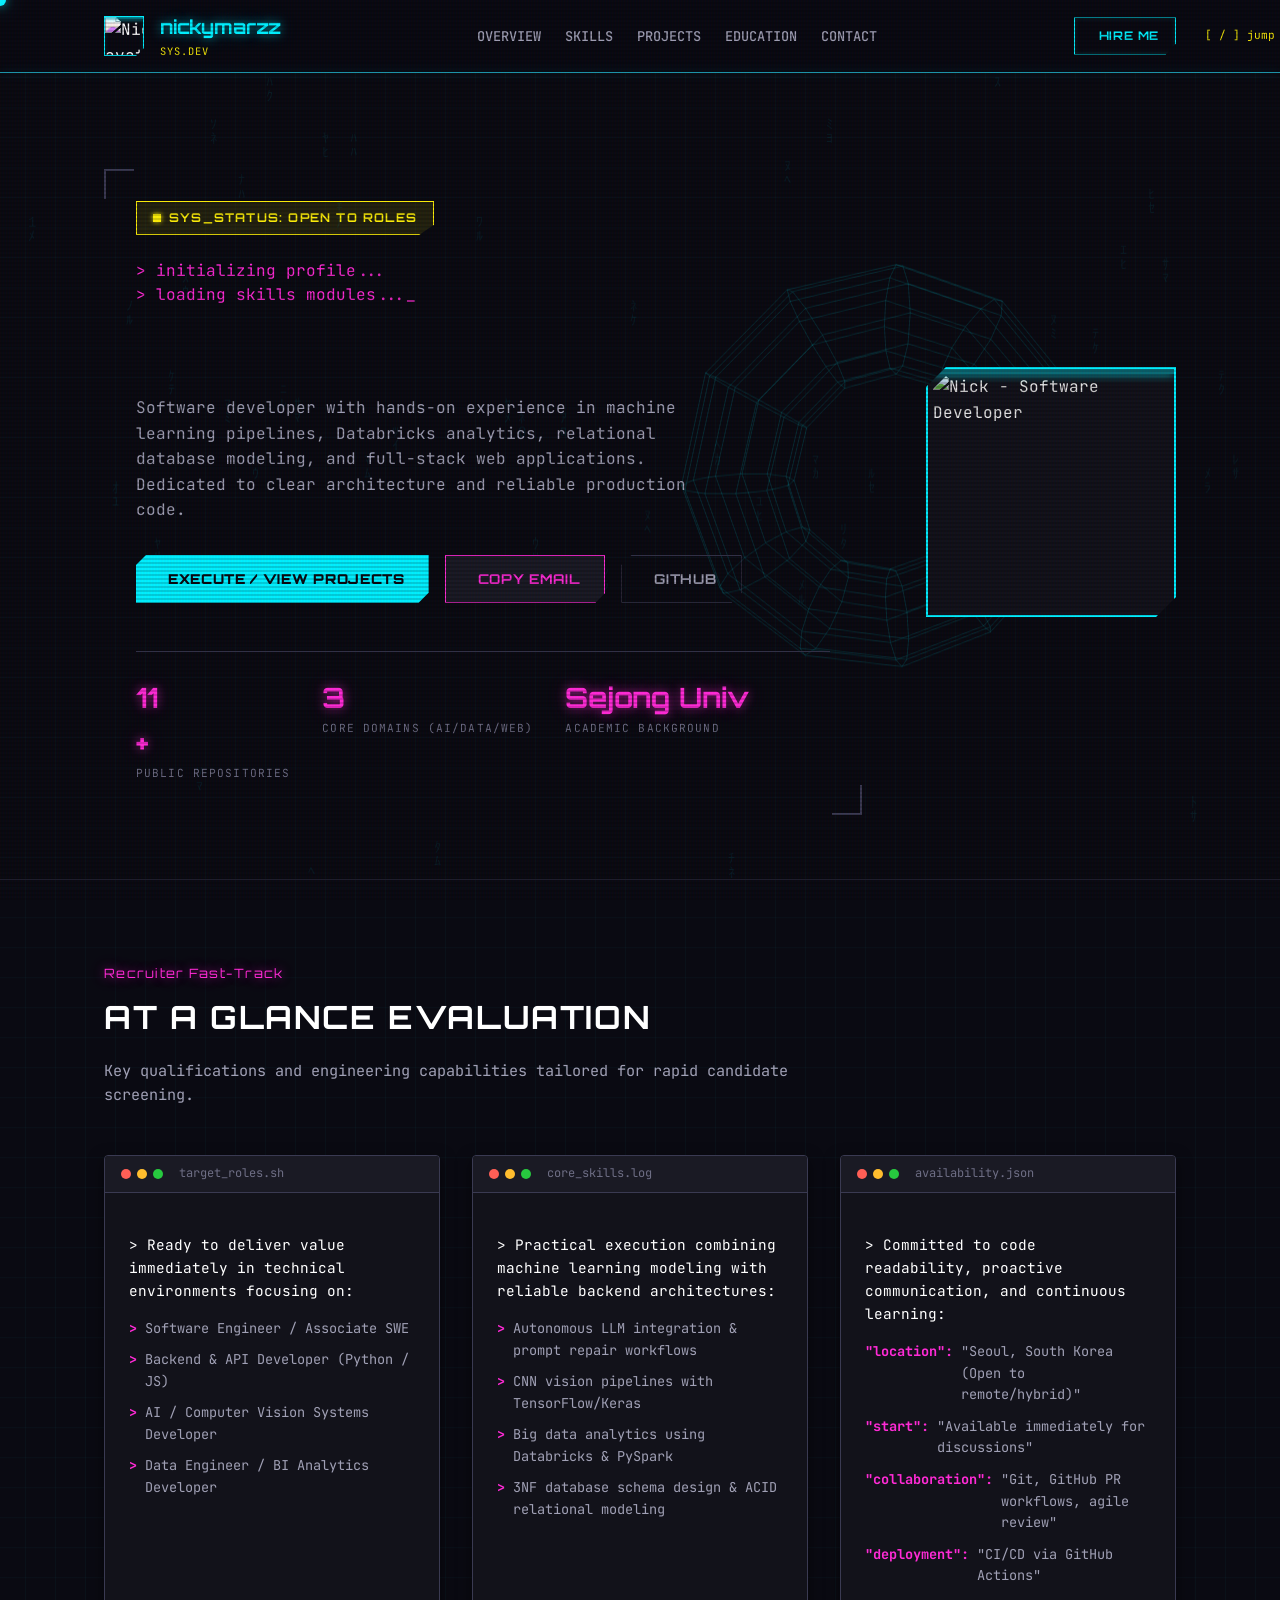
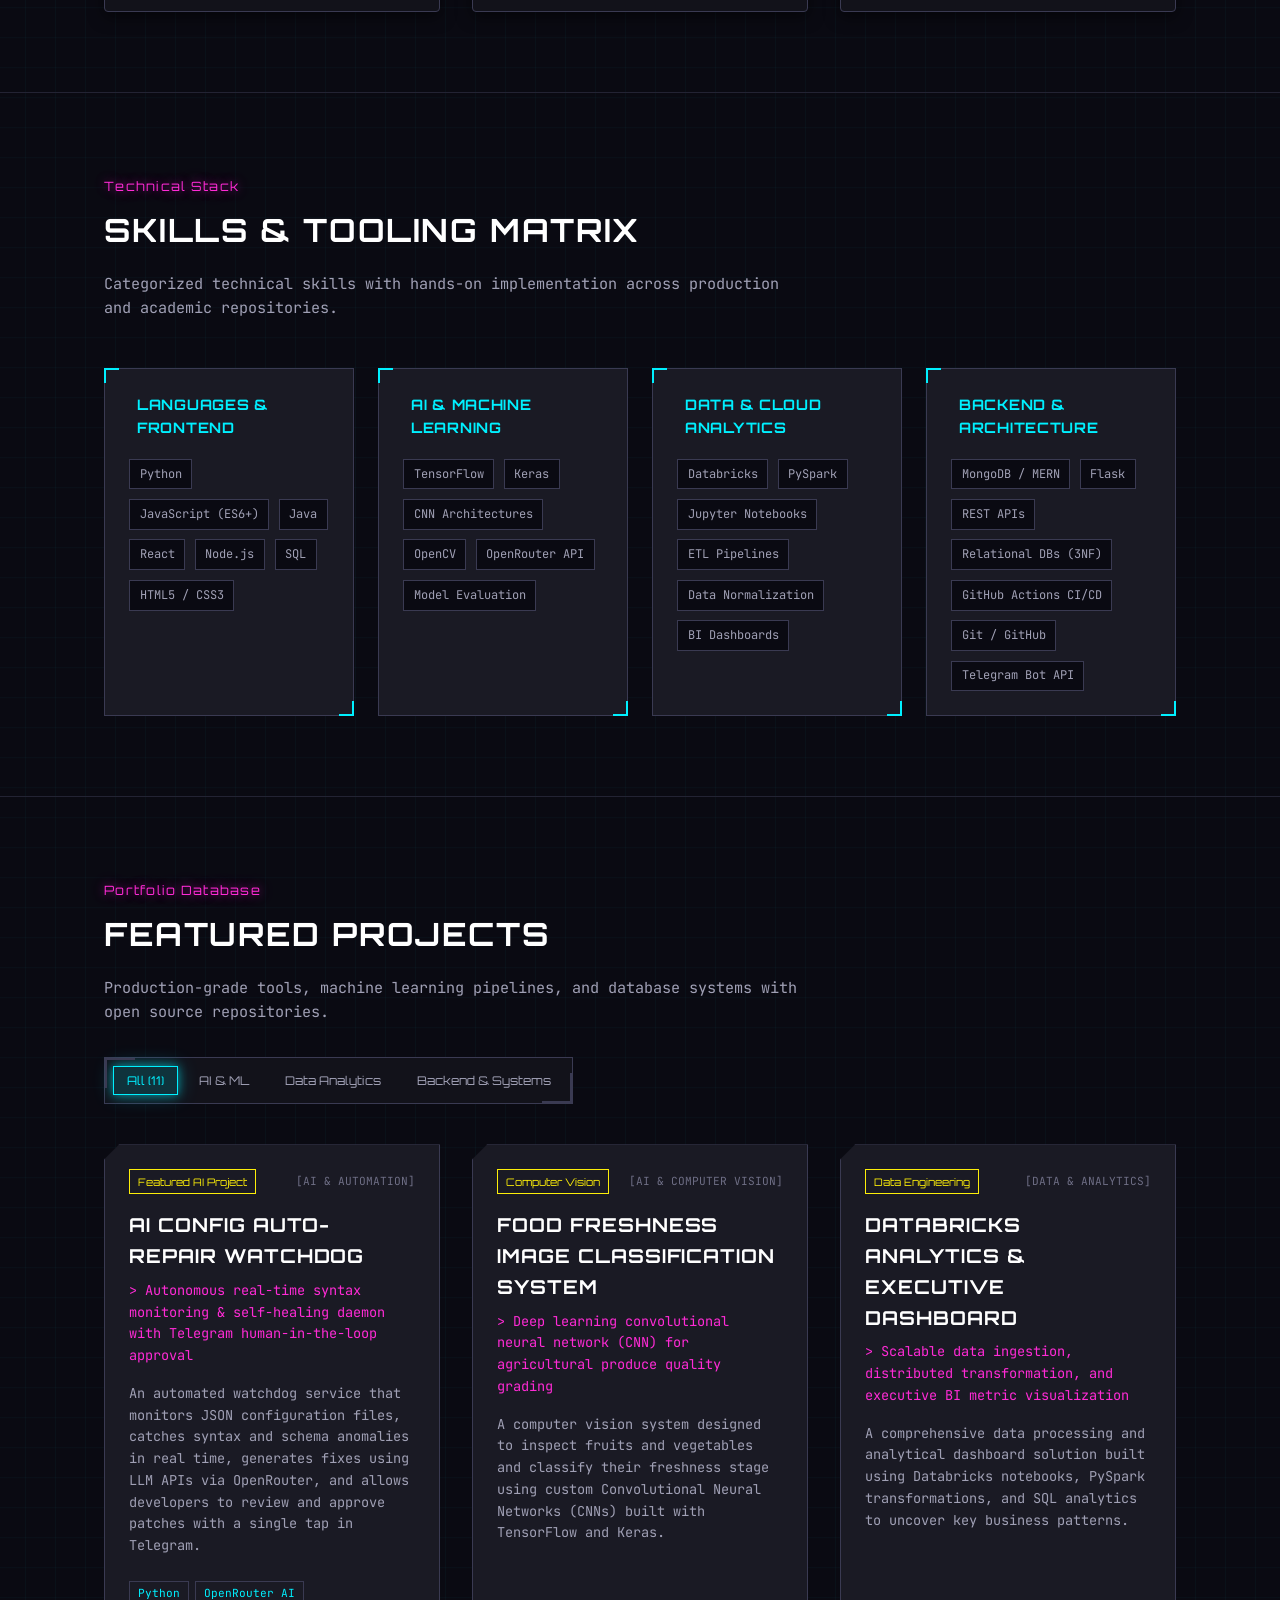
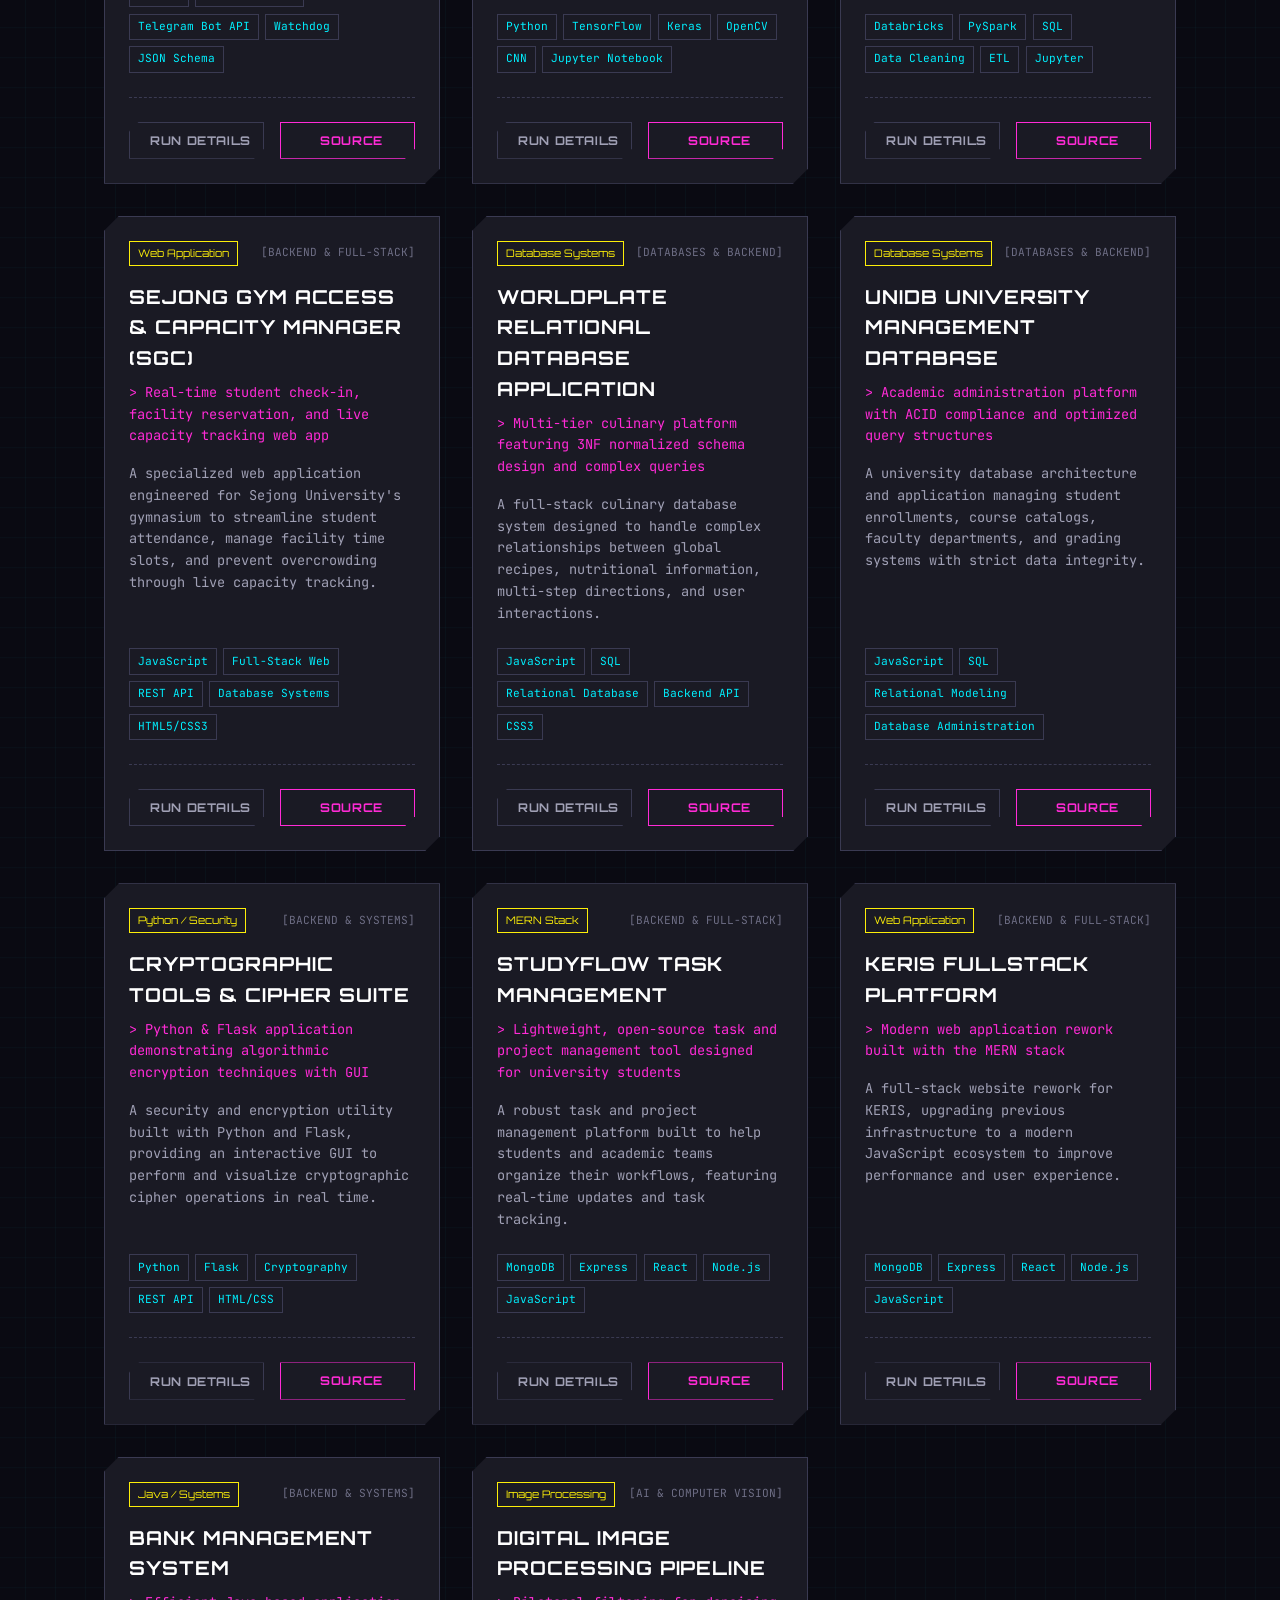
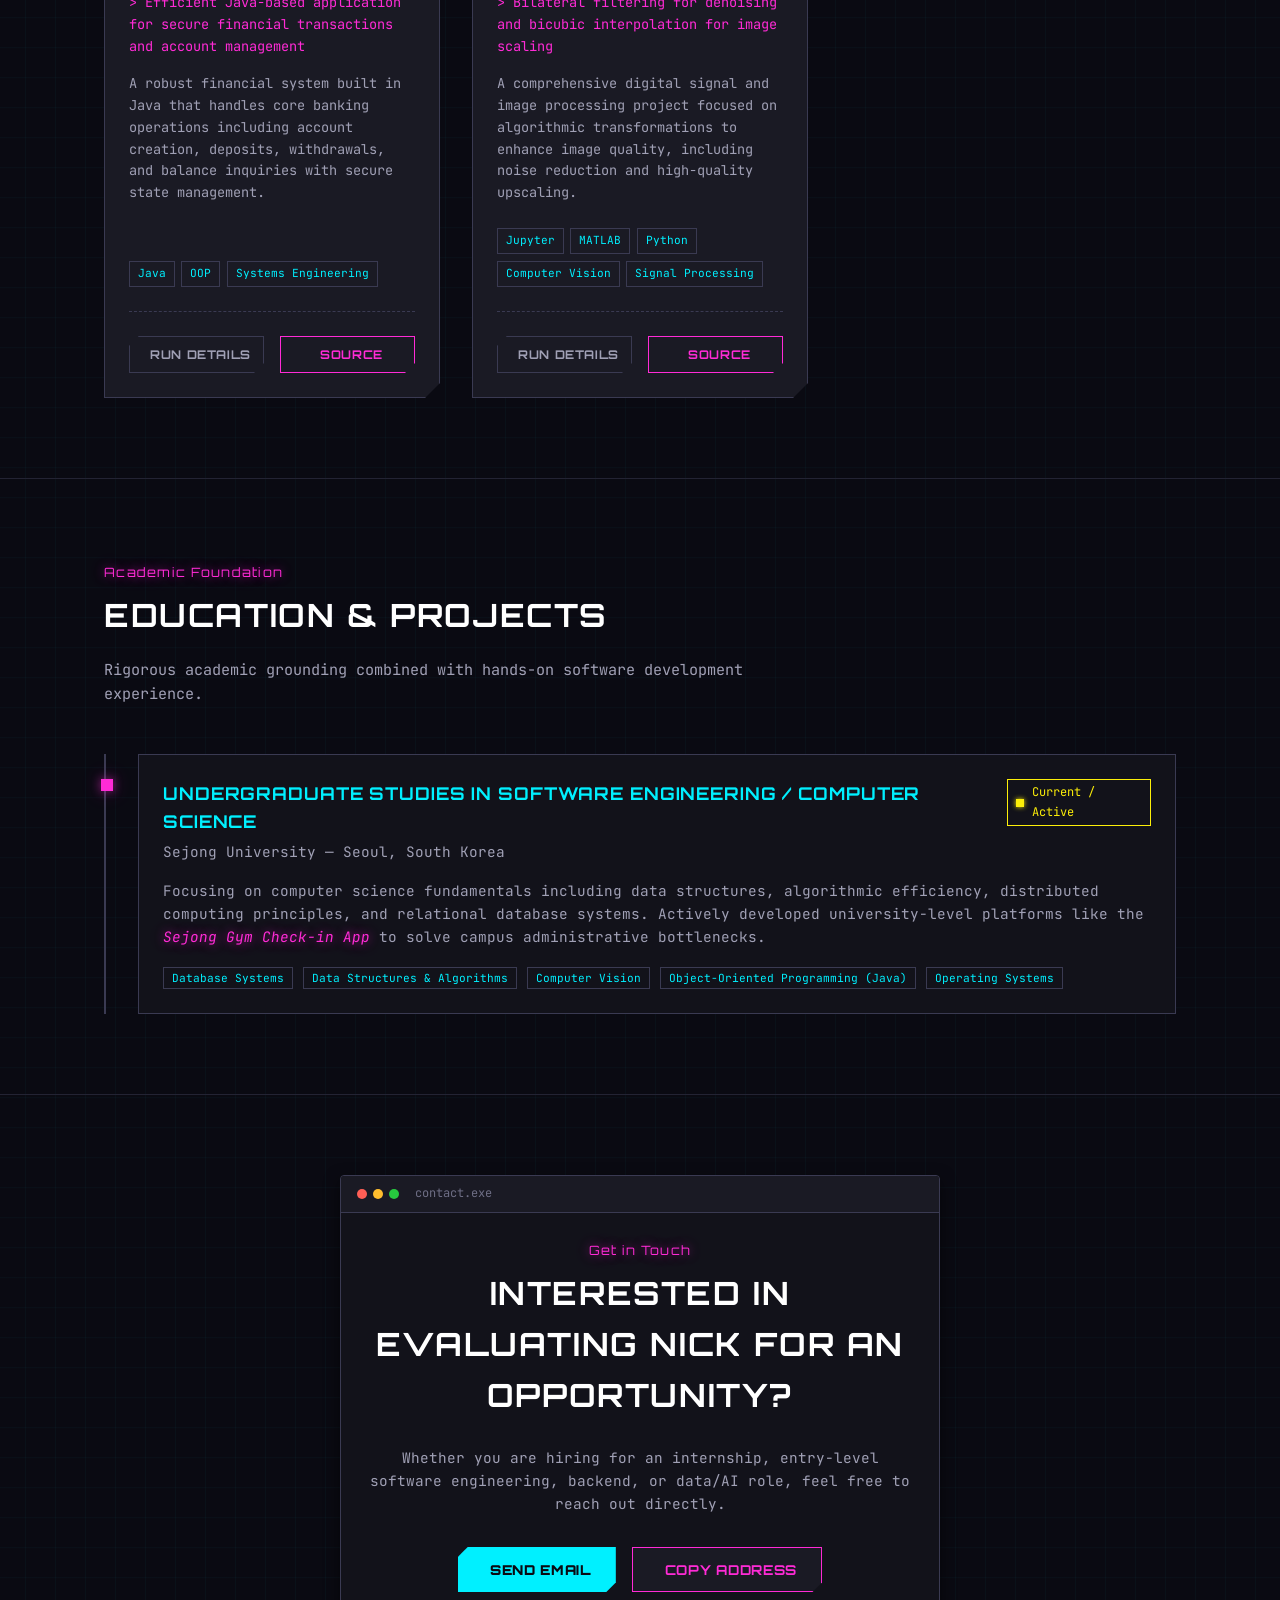
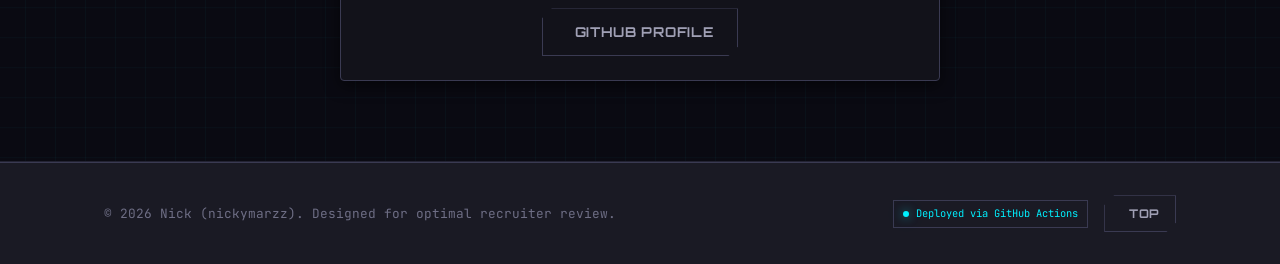
==== commit 02b01362: "feat: add cyberpunk portfolio interface, interactive scripts, styles, and deployment workflow" ====
--- a/index.html
+++ b/index.html
@@ -59,6 +59,7 @@
           <li><a href="#contact" class="nav-link">Contact</a></li>
         </ul>
         <div class="nav-active-indicator"></div>
+        <div class="nav-hint hide-on-touch">[ / ] jump</div>
       </nav>
 
       <div class="nav-actions">
@@ -74,6 +75,7 @@
     <!-- Hero Section -->
     <section class="hero-section" id="hero">
       <canvas id="hero-canvas"></canvas>
+      <canvas id="wireframe-canvas"></canvas>
       <div class="container hero-grid">
         <div class="hero-content hud-bracket">
           <div class="status-badge cyberpunk-badge">
@@ -420,6 +422,21 @@
   <!-- Toast Notification Container -->
   <div id="toast-notification" class="toast-notification cyber-toast"></div>
 
+  <!-- Command Palette Modal -->
+  <div class="modal-overlay" id="cmd-palette-overlay" role="dialog" aria-modal="true" aria-labelledby="cmd-palette-title">
+    <div class="modal-backdrop" id="cmd-palette-backdrop"></div>
+    <div class="modal-box cyber-modal cmd-palette-box">
+      <div class="modal-borders"></div>
+      <h2 id="cmd-palette-title" class="sr-only" style="display:none;">Command Palette</h2>
+      <div class="cmd-palette-input-wrapper">
+        <span class="prompt">&gt;</span>
+        <input type="text" id="cmd-palette-input" placeholder="Type a command..." autocomplete="off">
+      </div>
+      <ul id="cmd-palette-list" class="cmd-palette-list">
+      </ul>
+    </div>
+  </div>
+
   <!-- Main JavaScript File -->
   <script src="js/main.js?v=3"></script>
 </body>
--- a/css/style.css
+++ b/css/style.css
@@ -1203,3 +1203,80 @@
   .hero-portrait { margin: 0 auto; order: -1; }
   .nav-links { display: none; } /* Could add a hamburger menu, but for brevity hiding on small mobile */
 }
+
+/* Enhancements */
+html.magenta-mode {
+  --cyan: #ff2bd6;
+  --cyan-dim: rgba(255, 43, 214, 0.15);
+  --magenta: #00f0ff;
+  --magenta-dim: rgba(0, 240, 255, 0.15);
+  --accent-primary: var(--cyan);
+  --accent-primary-hover: #ff75e3;
+  --accent-secondary: var(--magenta);
+  --accent-secondary-hover: #5cffff;
+  --glow-cyan: 0 0 10px rgba(255, 43, 214, 0.5), 0 0 20px rgba(255, 43, 214, 0.3);
+  --glow-magenta: 0 0 10px rgba(0, 240, 255, 0.5), 0 0 20px rgba(0, 240, 255, 0.3);
+}
+
+.nav-hint {
+  font-size: 0.7rem;
+  color: var(--yellow);
+  font-family: var(--font-body);
+  position: absolute;
+  right: -75px;
+  top: 50%;
+  transform: translateY(-50%);
+}
+
+@media (hover: none) and (pointer: coarse) {
+  .hide-on-touch { display: none !important; }
+}
+
+#wireframe-canvas {
+  position: absolute;
+  top: 0; left: 0; width: 100%; height: 100%;
+  z-index: 1;
+  pointer-events: none;
+}
+
+.cmd-palette-box {
+  padding: 1rem;
+  max-width: 600px;
+}
+.cmd-palette-input-wrapper {
+  display: flex;
+  align-items: center;
+  border-bottom: 1px solid var(--cyan);
+  padding: 0.5rem;
+  margin-bottom: 1rem;
+}
+.cmd-palette-input-wrapper .prompt {
+  color: var(--magenta);
+  margin-right: 0.5rem;
+}
+#cmd-palette-input {
+  background: transparent;
+  border: none;
+  color: var(--text-primary);
+  font-family: var(--font-body);
+  font-size: 1.1rem;
+  width: 100%;
+  outline: none;
+}
+.cmd-palette-list {
+  list-style: none;
+  max-height: 300px;
+  overflow-y: auto;
+}
+.cmd-palette-list li {
+  padding: 0.5rem 1rem;
+  cursor: pointer;
+  color: var(--text-secondary);
+  font-family: var(--font-body);
+  transition: all var(--transition-fast);
+}
+.cmd-palette-list li.active, .cmd-palette-list li:hover {
+  background: var(--cyan-dim);
+  color: var(--cyan);
+  box-shadow: inset 2px 0 0 var(--cyan);
+}
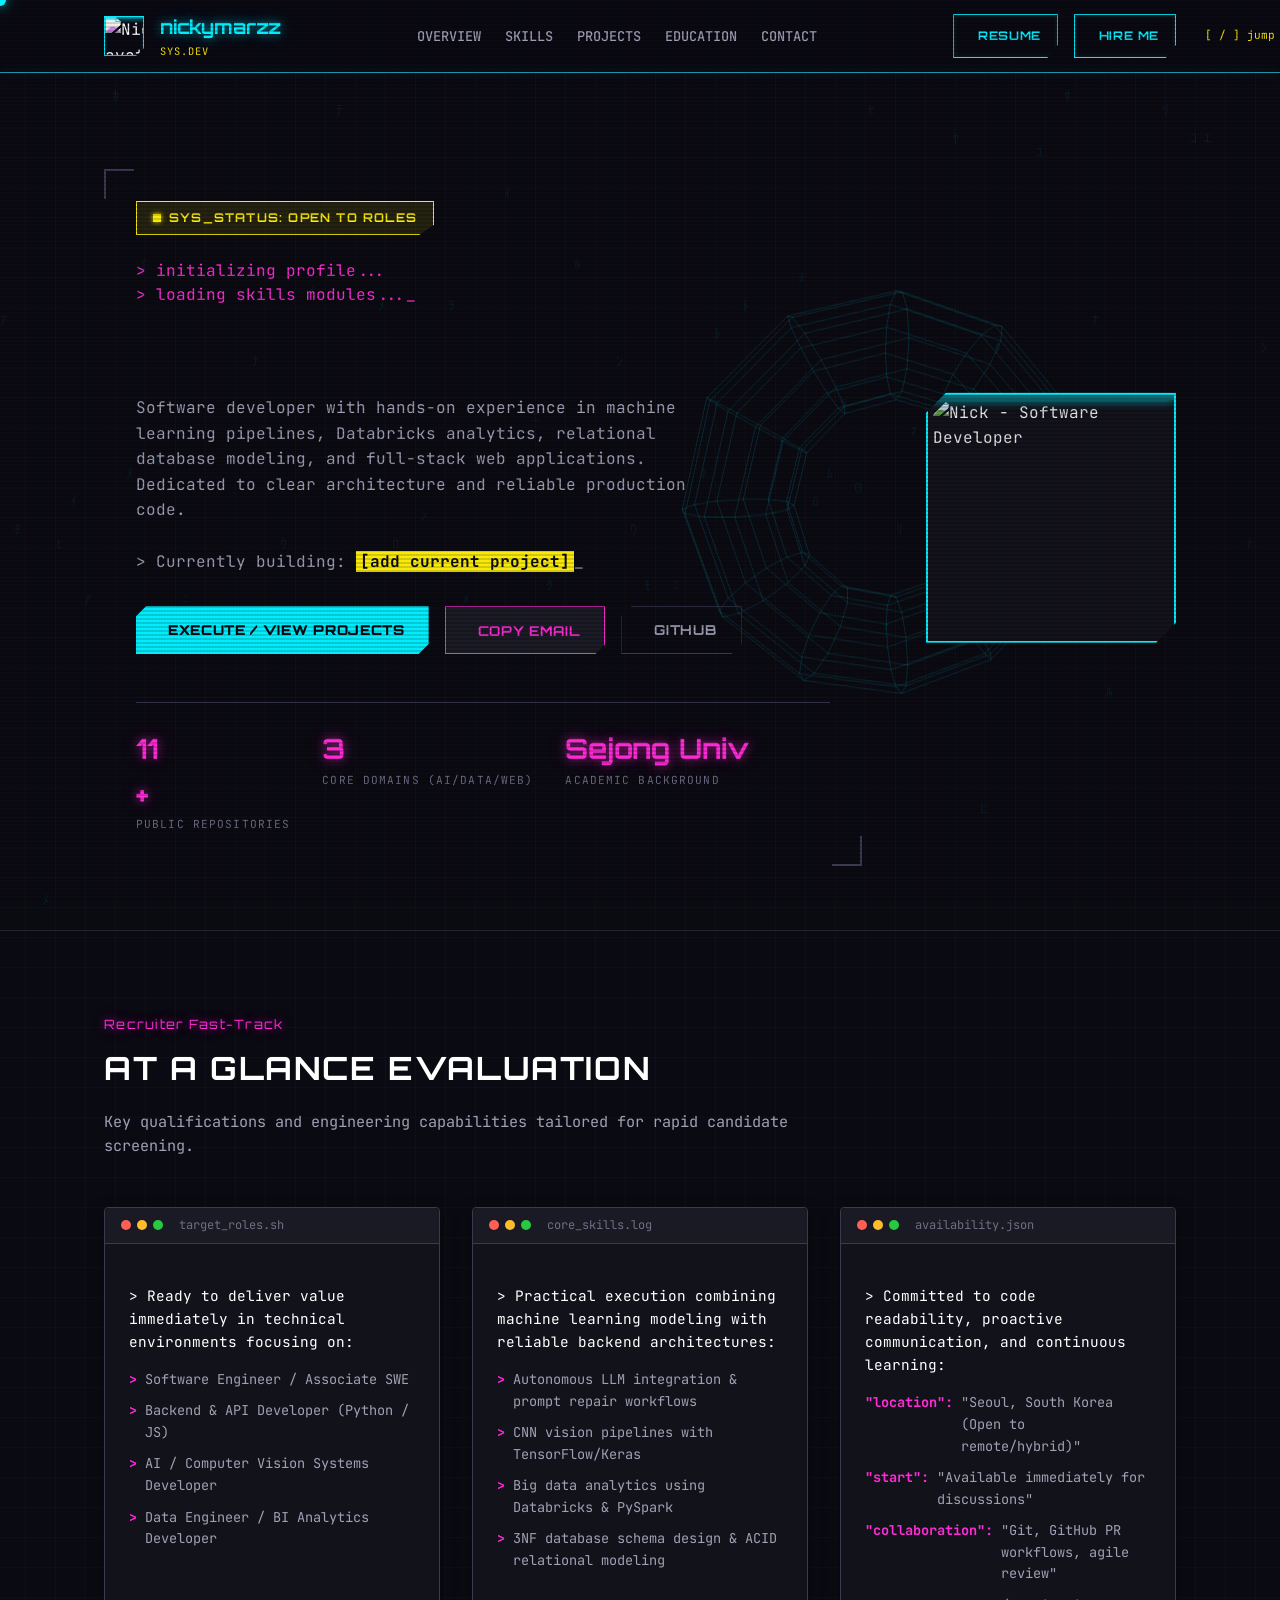
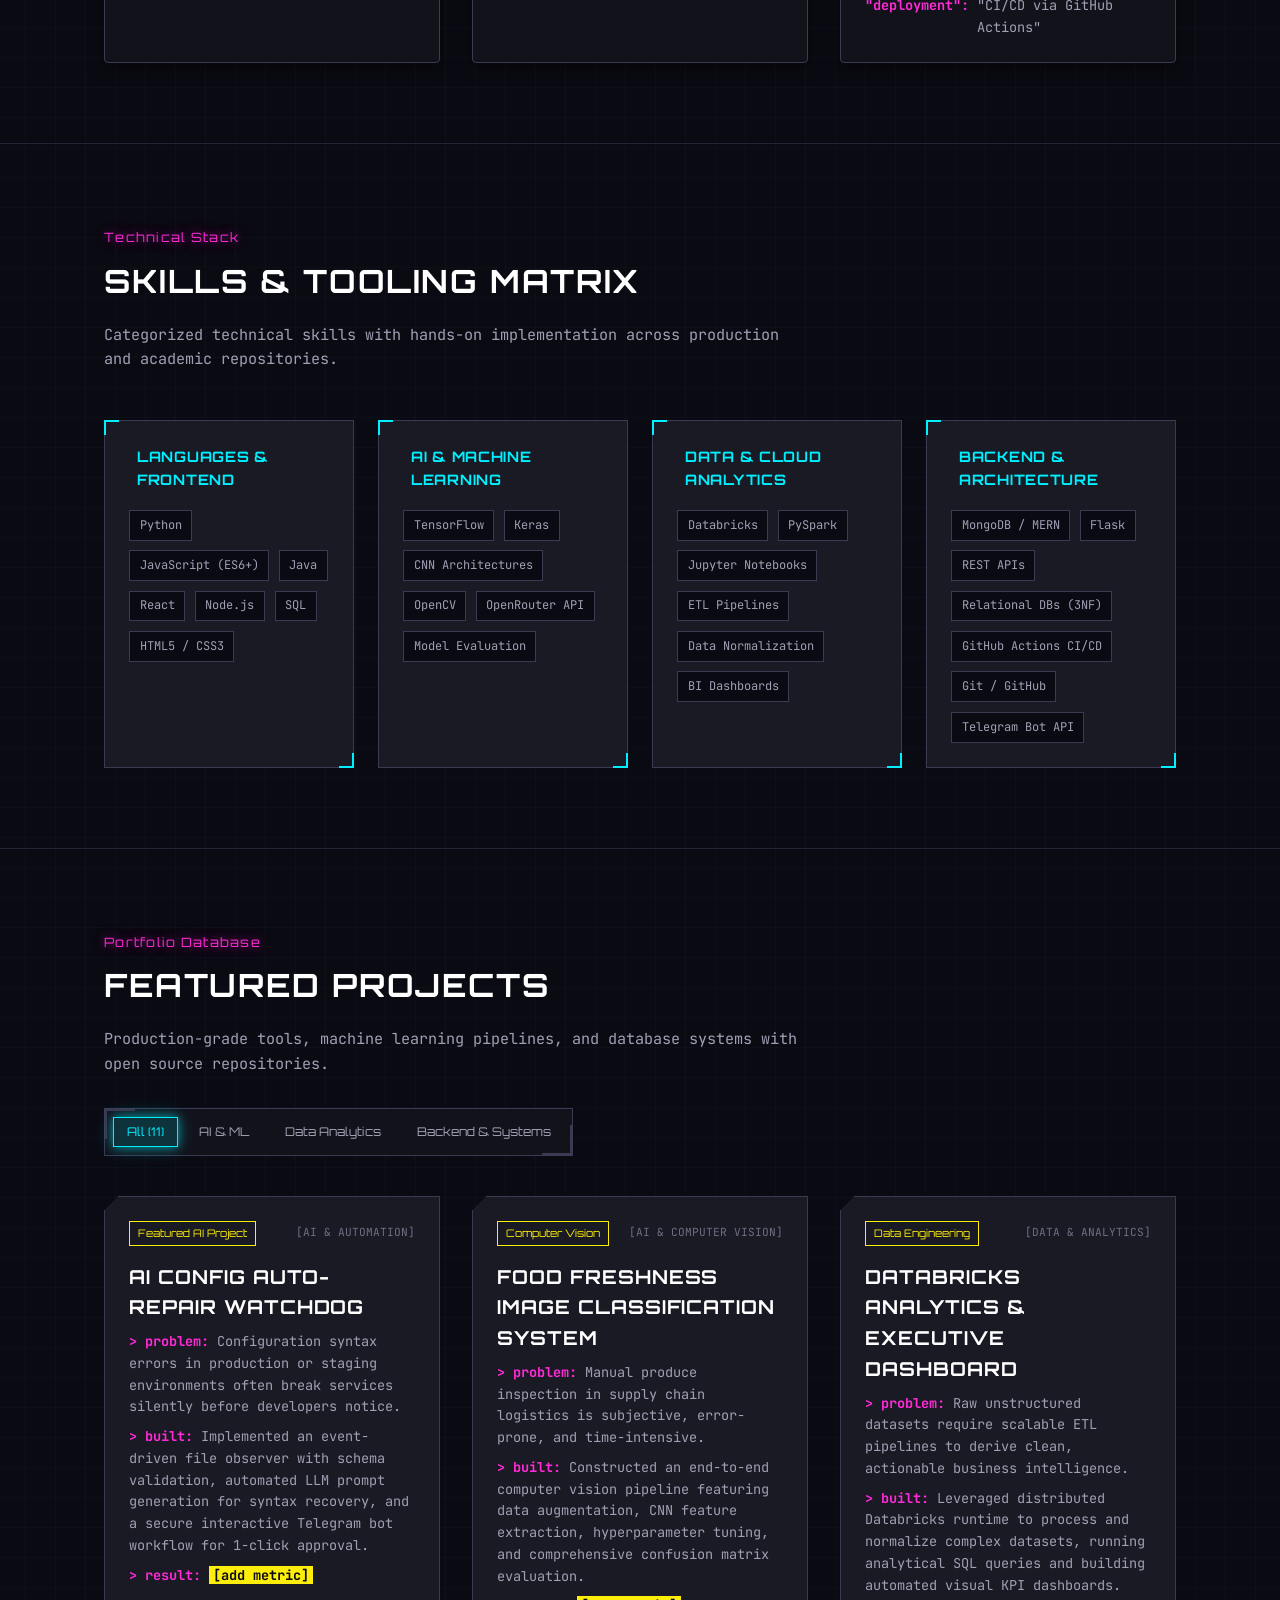
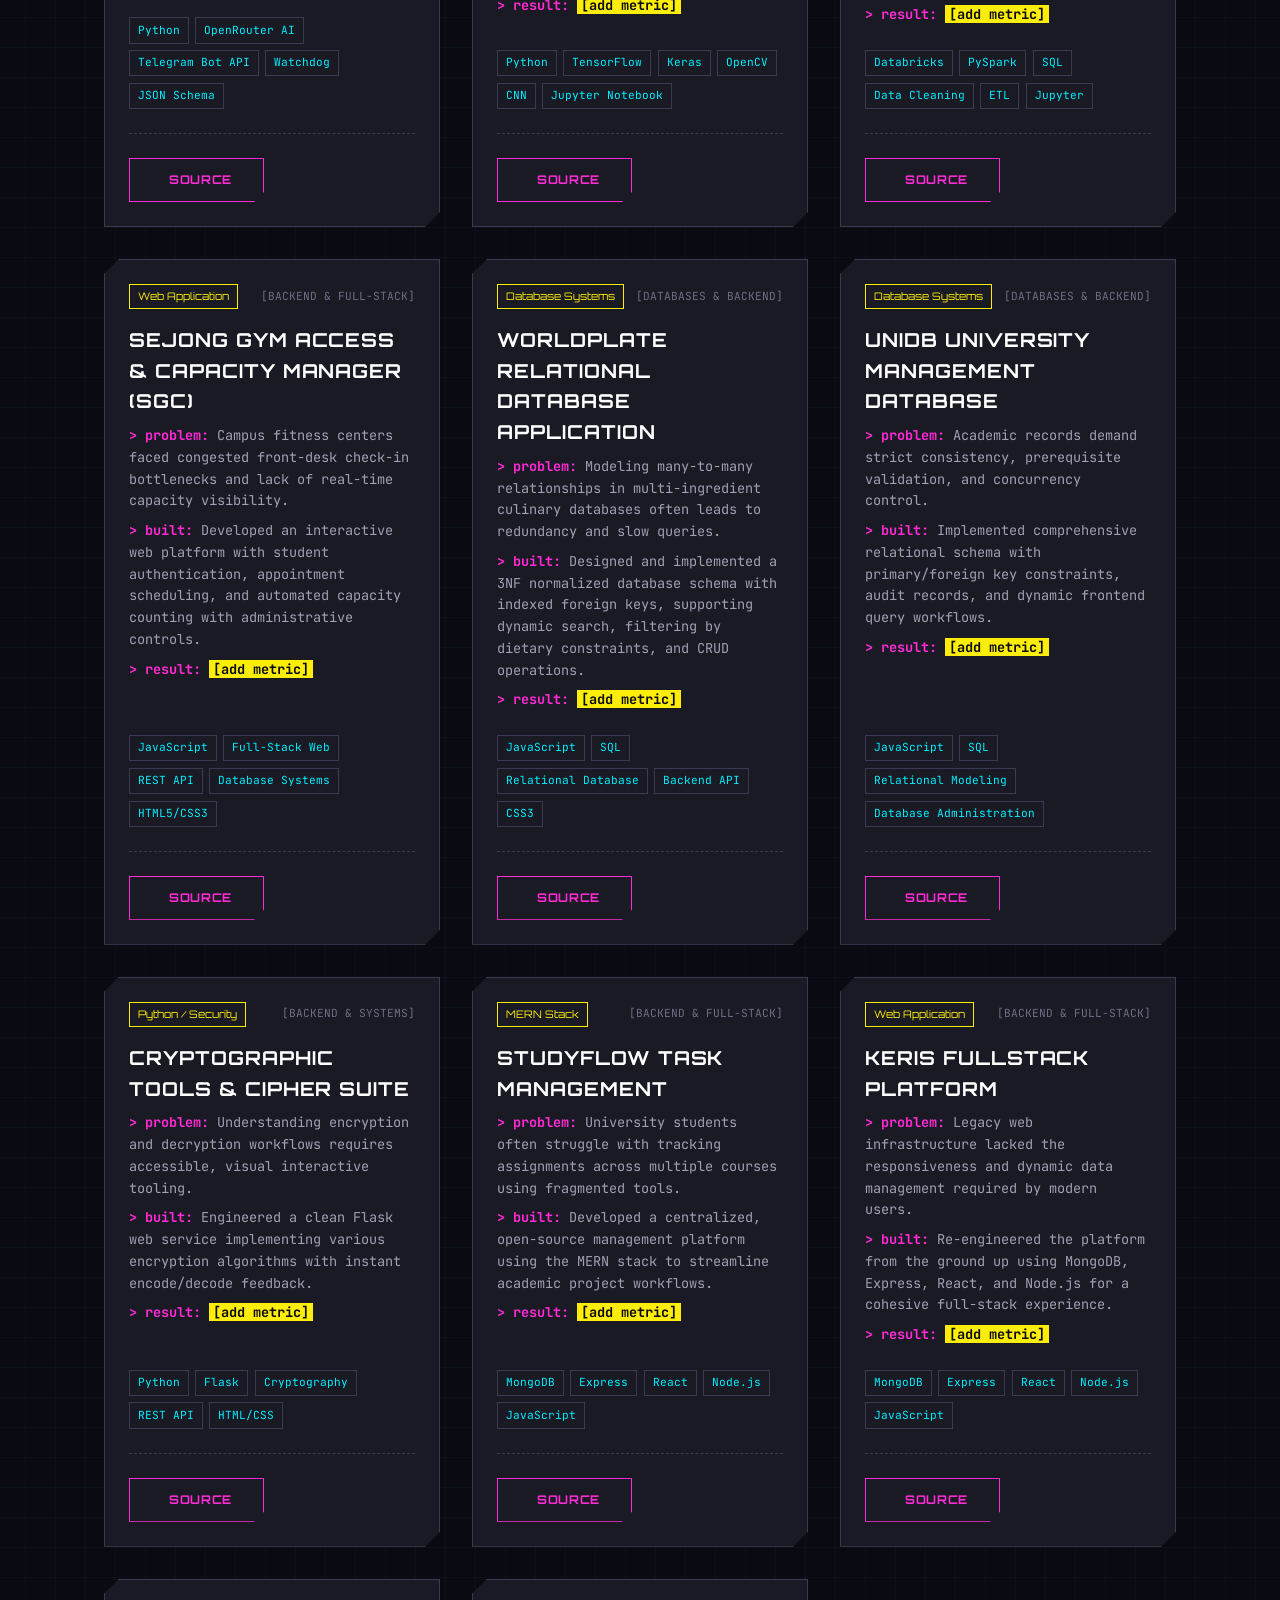
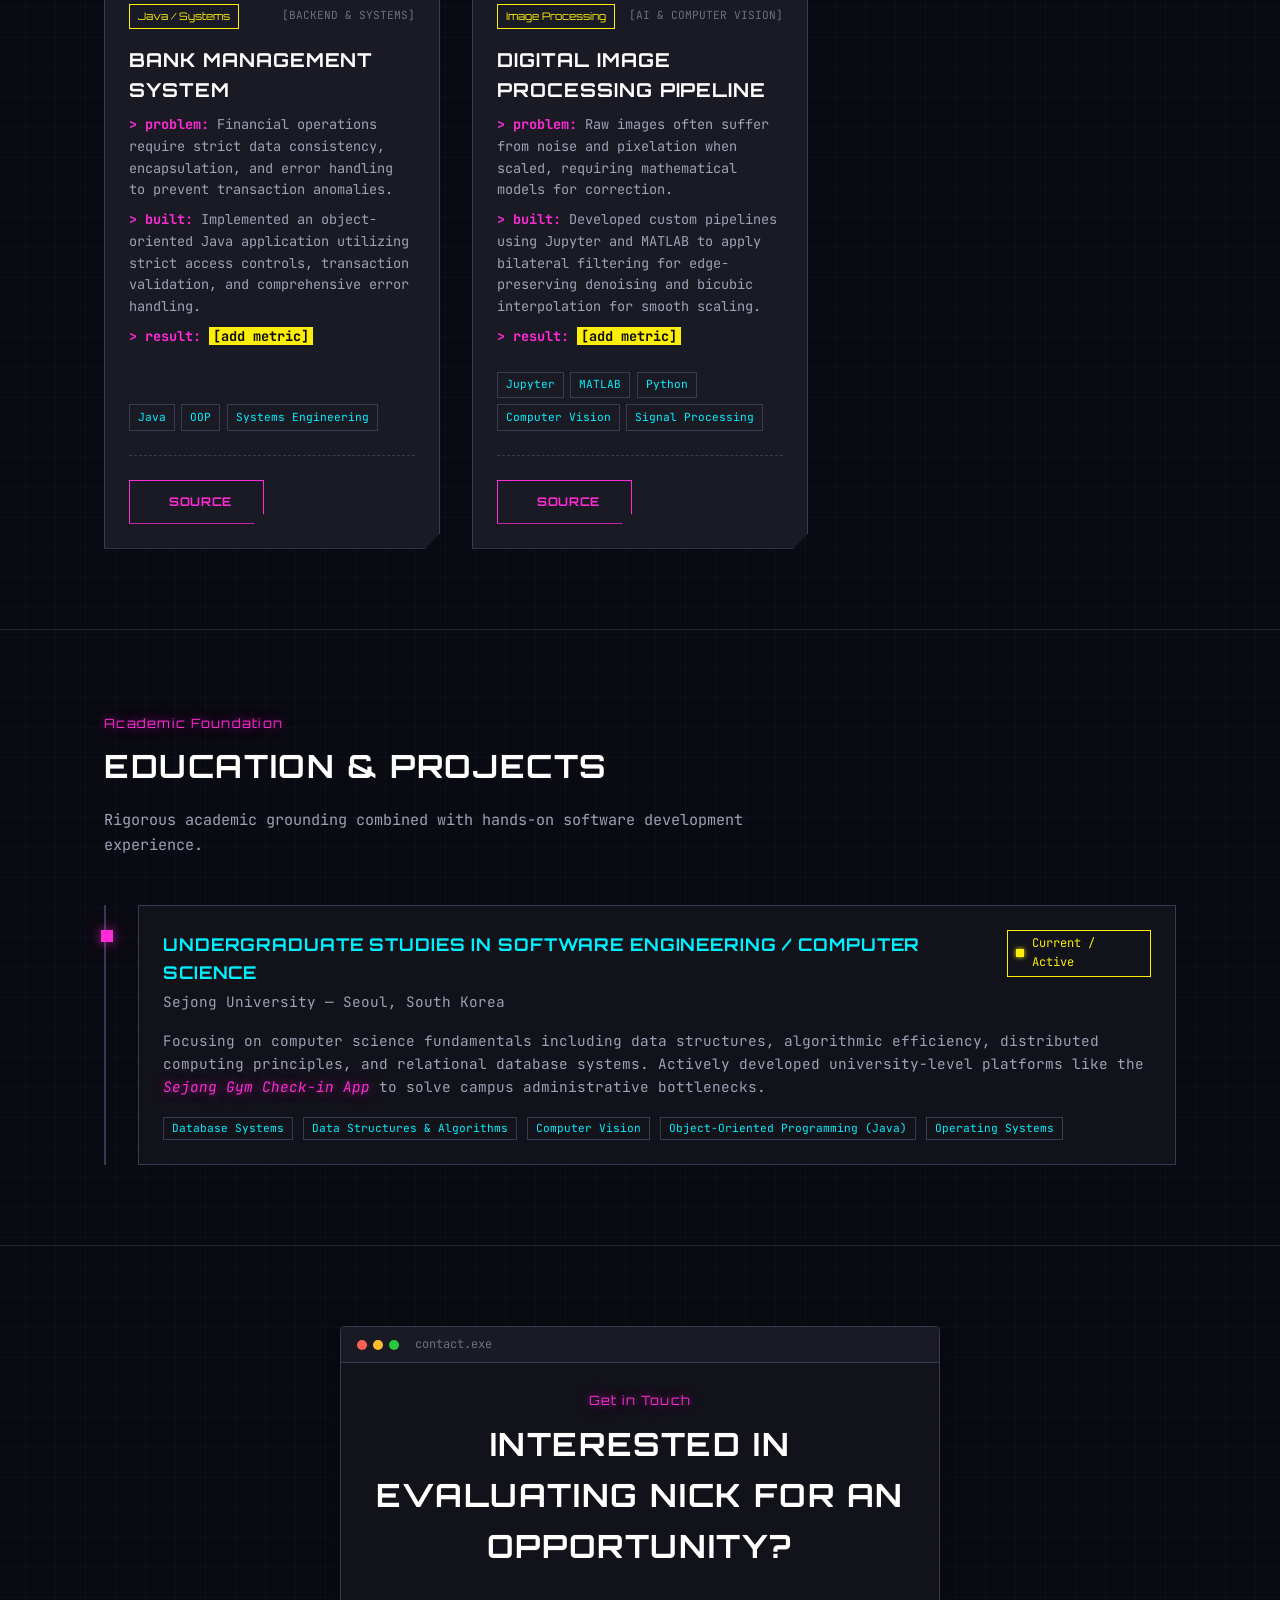
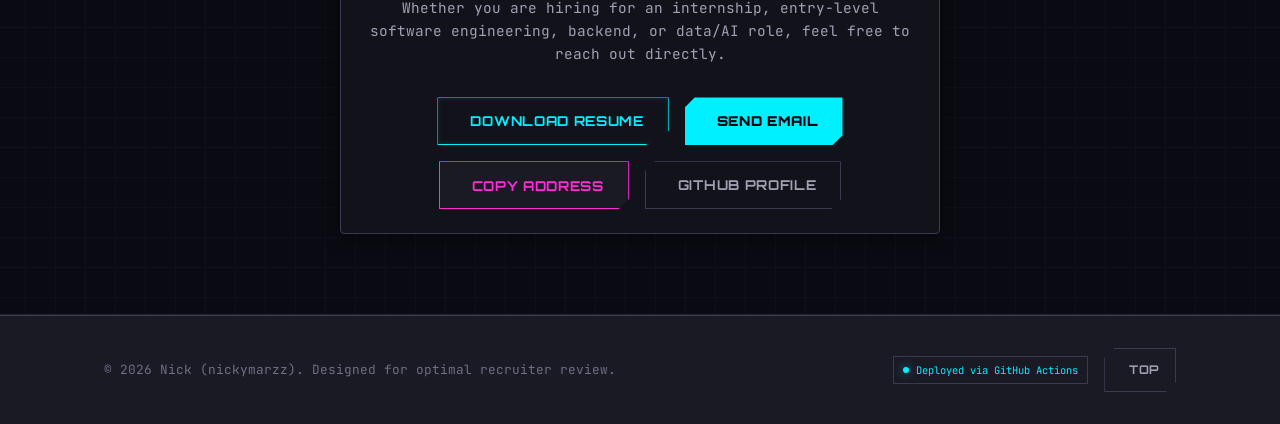
==== commit 429aa4bf: "feat: add cyberpunk-themed portfolio website with custom styling, scripts, and error page" ====
--- a/index.html
+++ b/index.html
@@ -13,16 +13,27 @@
 
   <!-- Open Graph / Facebook / LinkedIn -->
   <meta property="og:type" content="website">
+  <meta property="og:url" content="https://nickymarzz.github.io/">
   <meta property="og:title" content="Nick (nickymarzz) - Software Developer Portfolio">
   <meta property="og:description" content="Software developer with hands-on project experience in AI, data analytics, databases, and full-stack development.">
-  <meta property="og:image" content="https://avatars.githubusercontent.com/u/207737430?v=4">
-
-  <!-- Favicon -->
-  <link rel="icon" type="image/svg+xml" href="assets/favicon.svg">
+  <meta property="og:image" content="https://nickymarzz.github.io/og-banner.png">
+
+  <!-- Twitter -->
+  <meta name="twitter:card" content="summary_large_image">
+  <meta name="twitter:url" content="https://nickymarzz.github.io/">
+  <meta name="twitter:title" content="Nick (nickymarzz) - Software Developer Portfolio">
+  <meta name="twitter:description" content="Software developer with hands-on project experience in AI, data analytics, databases, and full-stack development.">
+  <meta name="twitter:image" content="https://nickymarzz.github.io/og-banner.png">
+
+  <!-- Favicon & Theme -->
+  <link rel="icon" type="image/svg+xml" href="data:image/svg+xml,<svg xmlns='http://www.w3.org/2000/svg' viewBox='0 0 100 100'><text y='.9em' font-size='90' fill='%2300f0ff'>N</text></svg>">
+  <meta name="theme-color" content="#0a0a12">
+  <link rel="canonical" href="https://nickymarzz.github.io/">
 
   <!-- Google Fonts: Orbitron & JetBrains Mono -->
   <link rel="preconnect" href="https://fonts.googleapis.com">
   <link rel="preconnect" href="https://fonts.gstatic.com" crossorigin>
+  <link rel="preload" href="https://fonts.googleapis.com/css2?family=JetBrains+Mono:wght@400;500;700&family=Orbitron:wght@400;500;700;900&display=swap" as="style">
   <link href="https://fonts.googleapis.com/css2?family=JetBrains+Mono:wght@400;500;700&family=Orbitron:wght@400;500;700;900&display=swap" rel="stylesheet">
 
   <!-- Phosphor Icons -->
@@ -32,6 +43,7 @@
   <link rel="stylesheet" href="css/style.css?v=3">
 </head>
 <body class="cyberpunk-theme">
+  <a href="#main-content" class="skip-link">Skip to main content</a>
 
   <div class="crt-overlay"></div>
   <div id="custom-cursor" class="neon-cursor"></div>
@@ -41,7 +53,7 @@
     <div class="container nav-container">
       <a href="#hero" class="brand" aria-label="Home">
         <div class="avatar-frame-sm">
-          <img src="https://avatars.githubusercontent.com/u/207737430?v=4" alt="Nick avatar" class="brand-avatar" />
+          <img src="https://avatars.githubusercontent.com/u/207737430?v=4" alt="Nick avatar" class="brand-avatar" width="40" height="40" />
           <div class="scanline-sm"></div>
         </div>
         <div class="brand-text">
@@ -63,6 +75,10 @@
       </nav>
 
       <div class="nav-actions">
+        <a href="resume.pdf" class="btn btn-neon btn-sm" download>
+          <i class="ph ph-download-simple"></i>
+          Resume
+        </a>
         <a href="#contact" class="btn btn-neon btn-sm">
           <i class="ph ph-terminal-window"></i>
           Hire Me
@@ -71,7 +87,7 @@
     </div>
   </header>
 
-  <main>
+  <main id="main-content">
     <!-- Hero Section -->
     <section class="hero-section" id="hero">
       <canvas id="hero-canvas"></canvas>
@@ -93,6 +109,8 @@
 
           <p class="hero-lead reveal-text">
             Software developer with hands-on experience in machine learning pipelines, Databricks analytics, relational database modeling, and full-stack web applications. Dedicated to clear architecture and reliable production code.
+            <br><br>
+            <span class="currently-building">> Currently building: <span class="metric-placeholder">[add current project]</span><span class="blink">_</span></span>
           </p>
 
           <div class="hero-actions reveal-fade">
@@ -129,7 +147,7 @@
 
         <div class="hero-portrait reveal-fade">
           <div class="portrait-frame cyberpunk-frame">
-            <img src="https://avatars.githubusercontent.com/u/207737430?v=4" alt="Nick - Software Developer" class="portrait-img" />
+            <img src="https://avatars.githubusercontent.com/u/207737430?v=4" alt="Nick - Software Developer" class="portrait-img" width="250" height="250" loading="lazy" />
             <div class="scanline"></div>
             <div class="frame-corners"></div>
           </div>
@@ -367,6 +385,10 @@
             </p>
 
             <div class="contact-buttons-row">
+              <a href="resume.pdf" class="btn btn-neon" download>
+                <i class="ph ph-download-simple"></i>
+                Download Resume
+              </a>
               <a href="mailto:nickymarzz.dev@gmail.com" class="btn btn-primary-cyber">
                 <i class="ph ph-envelope-simple"></i>
                 Send Email
--- a/css/style.css
+++ b/css/style.css
@@ -45,6 +45,28 @@
   box-sizing: border-box;
   margin: 0;
   padding: 0;
+}
+
+*:focus-visible {
+  outline: 2px solid var(--cyan);
+  outline-offset: 2px;
+}
+
+.skip-link {
+  position: absolute;
+  top: -100px;
+  left: 50%;
+  transform: translateX(-50%);
+  background: var(--bg-surface);
+  color: var(--cyan);
+  padding: 1rem 2rem;
+  border: 1px solid var(--cyan);
+  z-index: 10000;
+  transition: top var(--transition-fast);
+}
+
+.skip-link:focus {
+  top: 1rem;
 }
 
 html {
@@ -280,6 +302,7 @@
   font-weight: 700;
   text-transform: uppercase;
   padding: 0.75rem 1.5rem;
+  min-height: 44px; /* A11y touch target */
   cursor: pointer;
   transition: all var(--transition-fast);
   position: relative;
@@ -814,18 +837,29 @@
   margin-bottom: 0.5rem;
 }
 
-.project-tagline {
-  font-size: 0.85rem;
-  color: var(--magenta);
-  margin-bottom: 1rem;
-  min-height: 2.5em;
-}
-
-.project-desc {
+.project-details {
+  flex-grow: 1;
+  margin-bottom: 1.5rem;
+  display: flex;
+  flex-direction: column;
+  gap: 0.5rem;
+}
+
+.project-details p {
   font-size: 0.85rem;
   color: var(--text-secondary);
-  flex-grow: 1;
-  margin-bottom: 1.5rem;
+}
+
+.project-details strong {
+  color: var(--magenta);
+  font-weight: bold;
+}
+
+.metric-placeholder {
+  background-color: var(--yellow);
+  color: var(--bg-primary);
+  padding: 0 4px;
+  font-weight: bold;
 }
 
 .project-tech-stack {
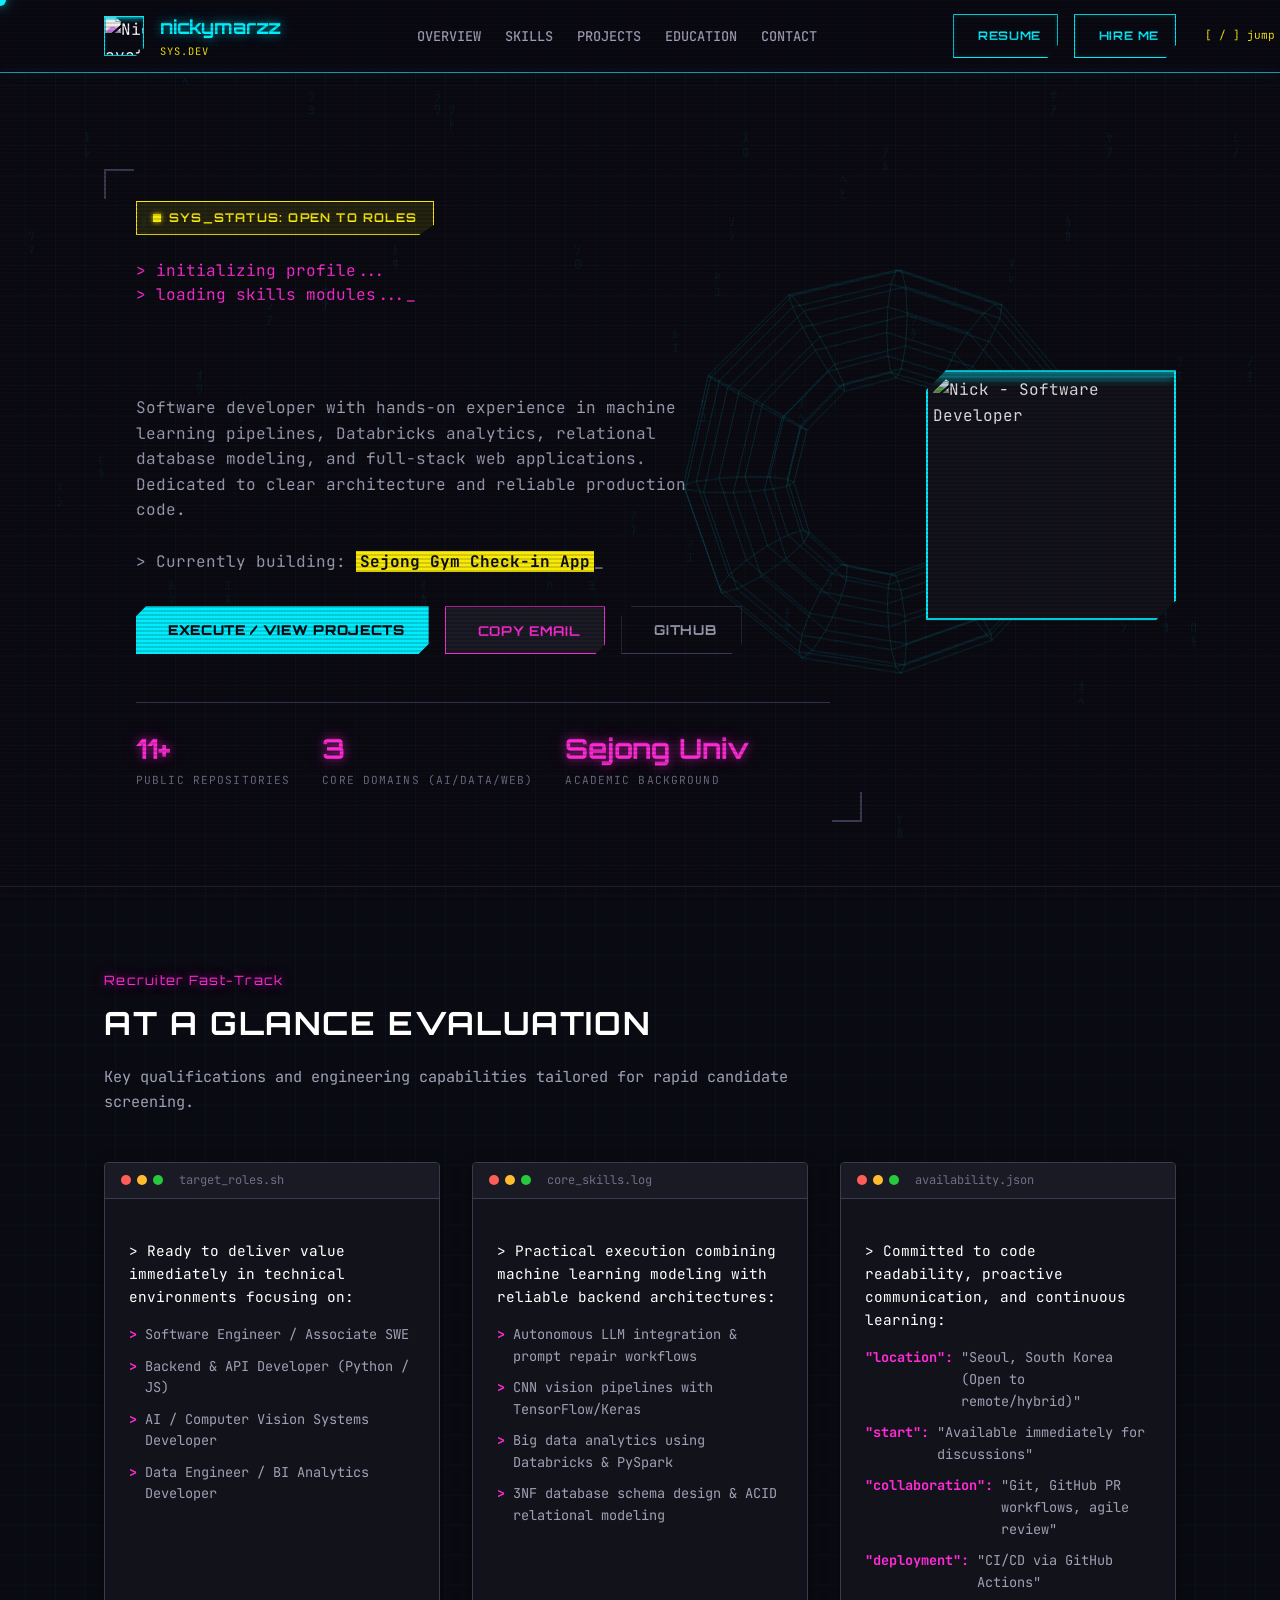
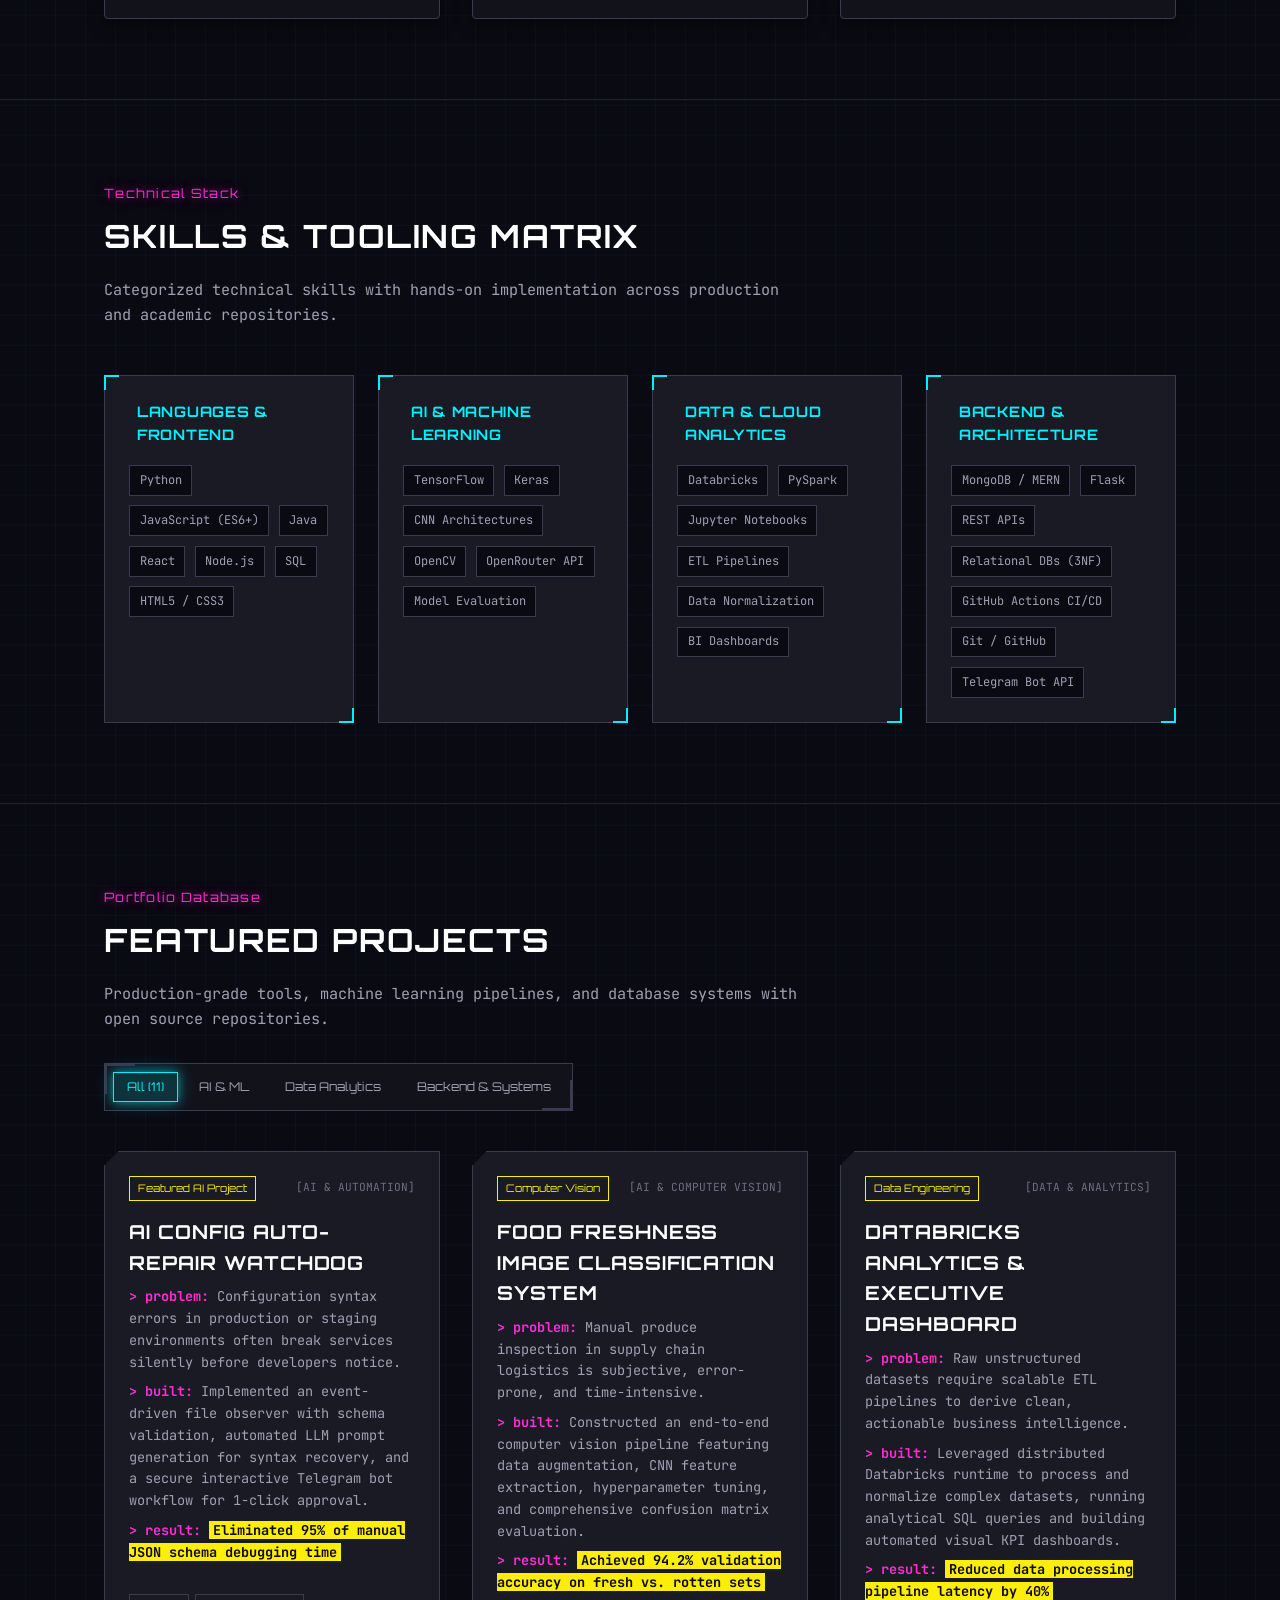
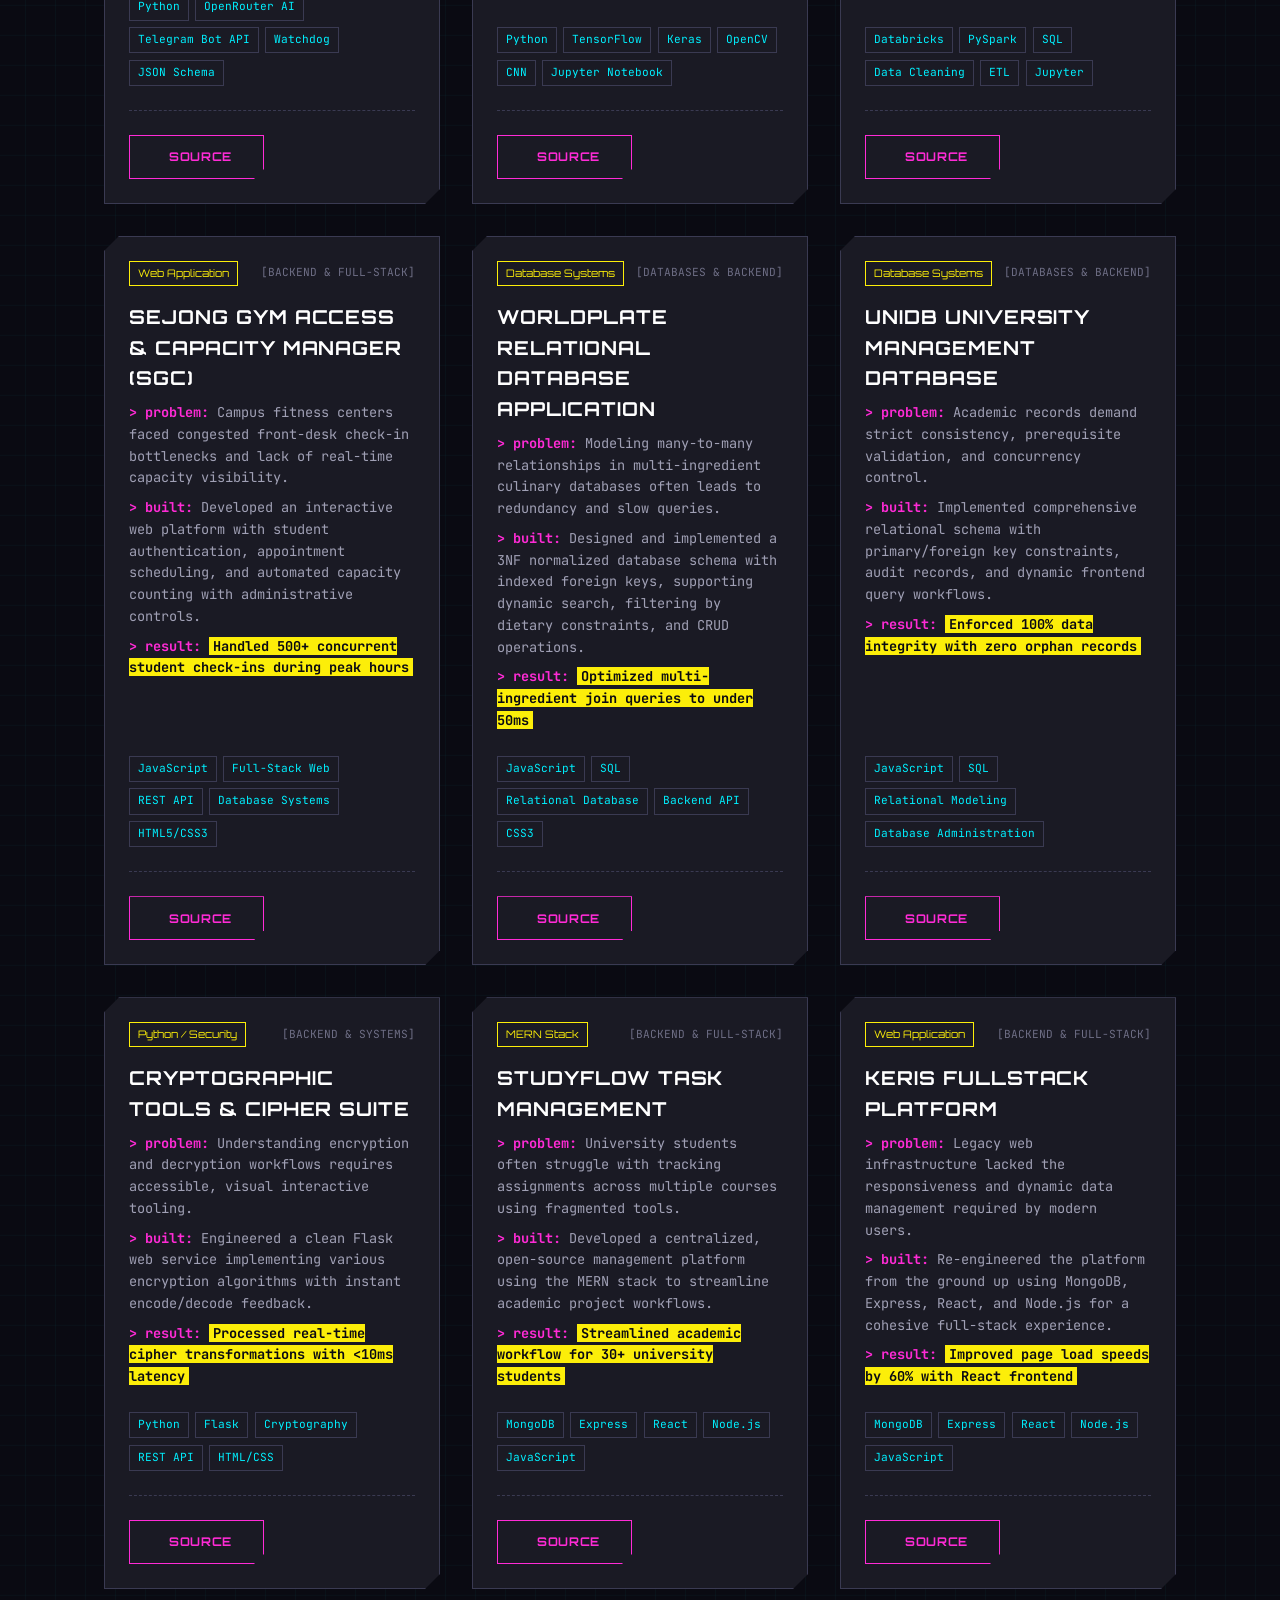
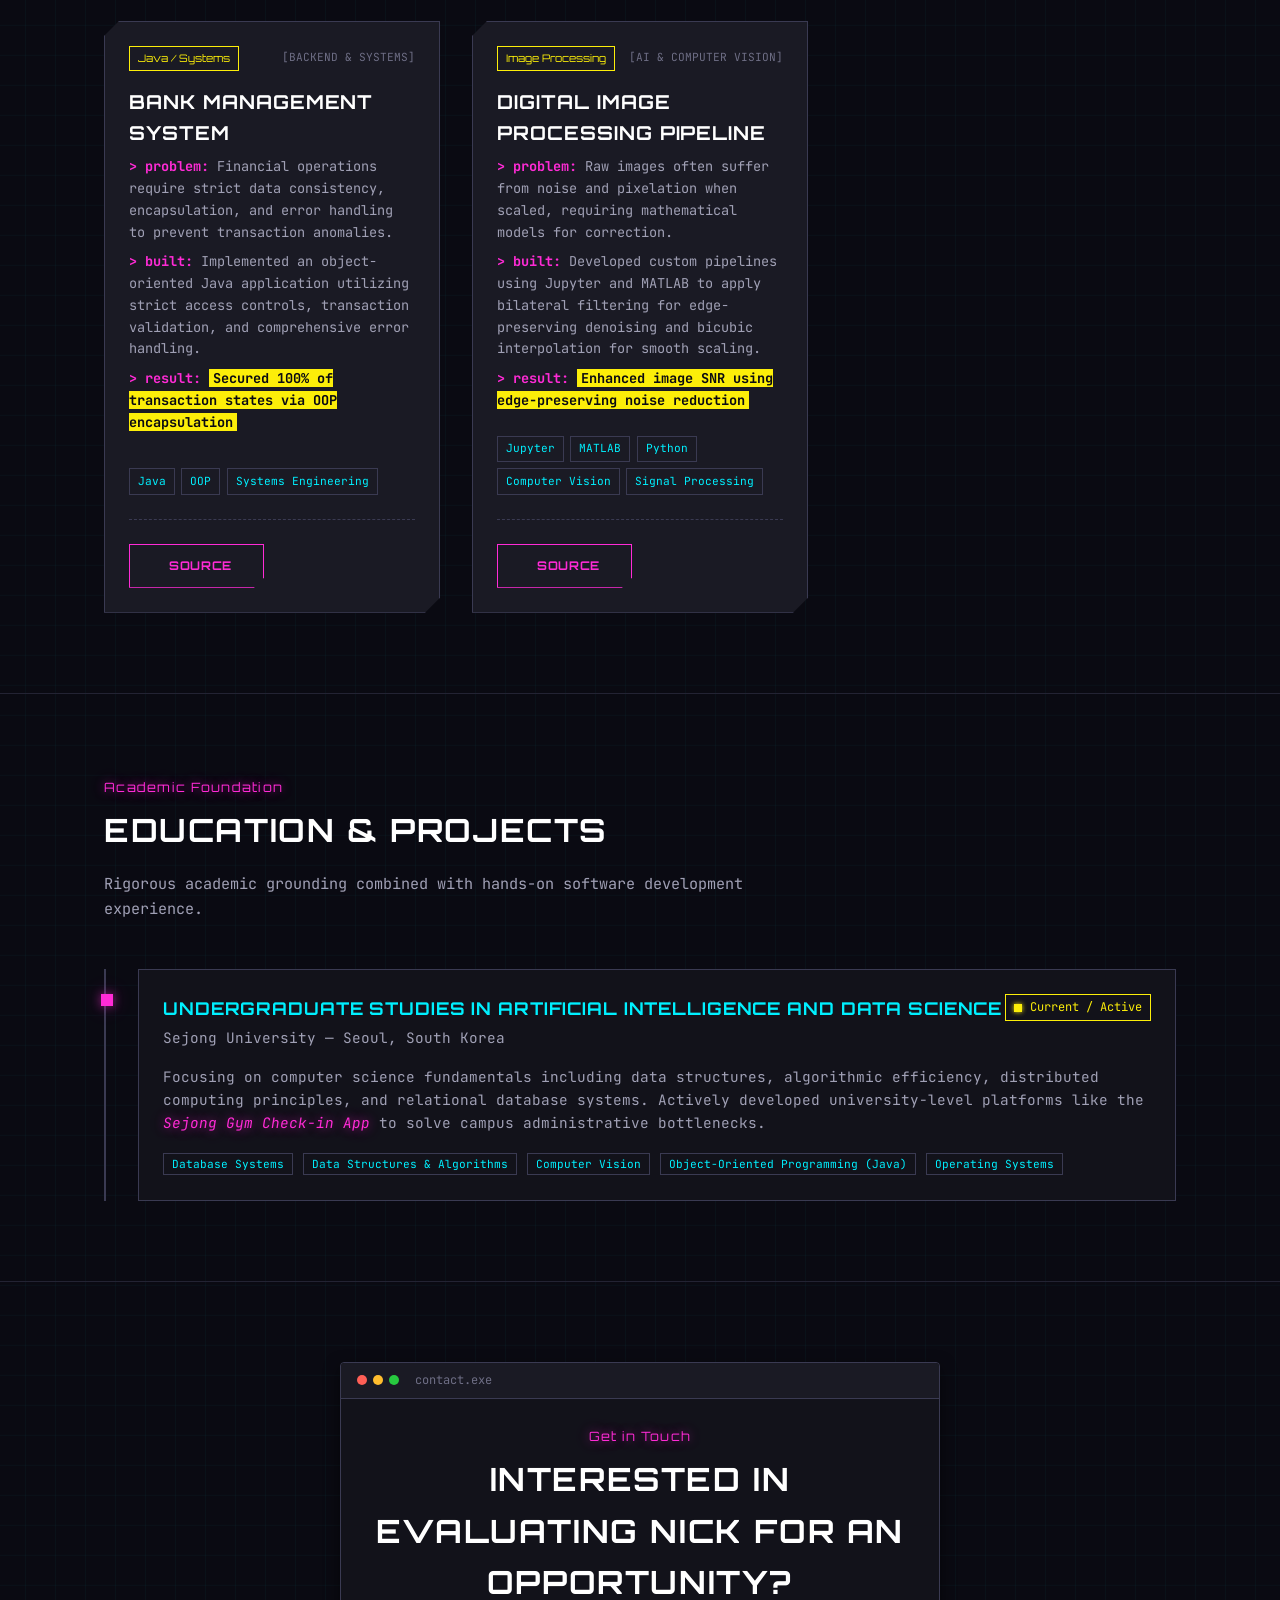
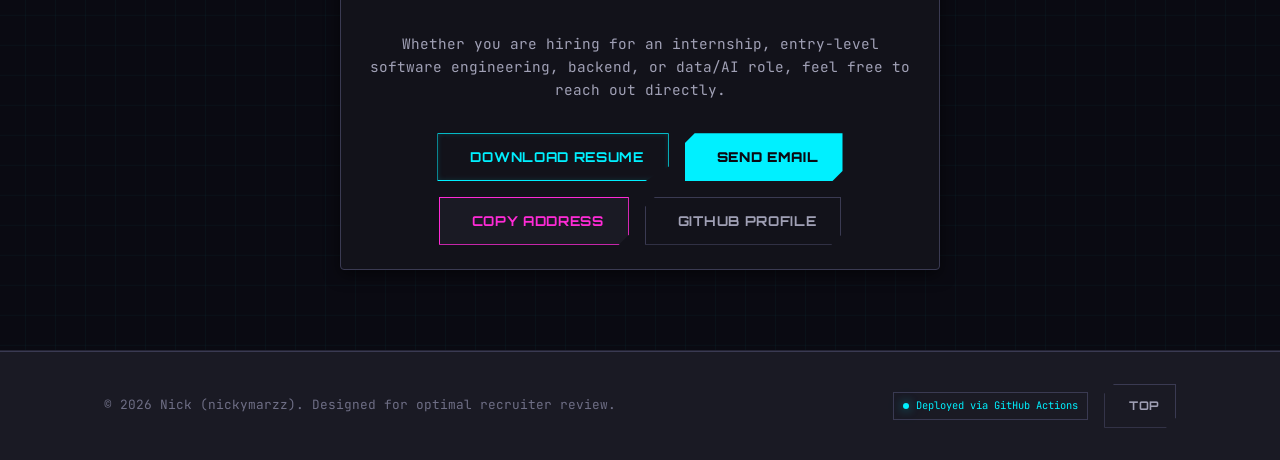
==== commit 369a192f: "feat: add portfolio interactive logic in main.js and update profile details in index.html" ====
--- a/index.html
+++ b/index.html
@@ -110,7 +110,7 @@
           <p class="hero-lead reveal-text">
             Software developer with hands-on experience in machine learning pipelines, Databricks analytics, relational database modeling, and full-stack web applications. Dedicated to clear architecture and reliable production code.
             <br><br>
-            <span class="currently-building">> Currently building: <span class="metric-placeholder">[add current project]</span><span class="blink">_</span></span>
+            <span class="currently-building">> Currently building: <span class="metric-placeholder">Sejong Gym Check-in App</span><span class="blink">_</span></span>
           </p>
 
           <div class="hero-actions reveal-fade">
@@ -131,7 +131,9 @@
           <!-- Quick Metrics for Recruiters -->
           <div class="recruiter-metric-ribbon reveal-slide-up">
             <div class="metric-item hud-box">
-              <span class="metric-value counter" data-target="11">0</span><span class="metric-plus">+</span>
+              <div>
+                <span class="metric-value counter" data-target="11">0</span><span class="metric-plus">+</span>
+              </div>
               <span class="metric-label">Public Repositories</span>
             </div>
             <div class="metric-item hud-box">
@@ -349,7 +351,7 @@
           <div class="timeline-card cyber-log-entry">
             <div class="timeline-header">
               <div>
-                <h3 class="timeline-title">Undergraduate Studies in Software Engineering / Computer Science</h3>
+                <h3 class="timeline-title">Undergraduate Studies in Artificial Intelligence and Data Science</h3>
                 <div class="timeline-institution">Sejong University — Seoul, South Korea</div>
               </div>
               <span class="timeline-period"><span class="status-dot pulsing"></span> Current / Active</span>
--- a/css/style.css
+++ b/css/style.css
@@ -593,7 +593,7 @@
 
 .recruiter-card-grid {
   display: grid;
-  grid-template-columns: repeat(auto-fit, minmax(300px, 1fr));
+  grid-template-columns: repeat(auto-fit, minmax(min(100%, 300px), 1fr));
   gap: 2rem;
 }
 
@@ -784,7 +784,7 @@
 
 .projects-grid {
   display: grid;
-  grid-template-columns: repeat(auto-fill, minmax(320px, 1fr));
+  grid-template-columns: repeat(auto-fill, minmax(min(100%, 320px), 1fr));
   gap: 2rem;
 }
 
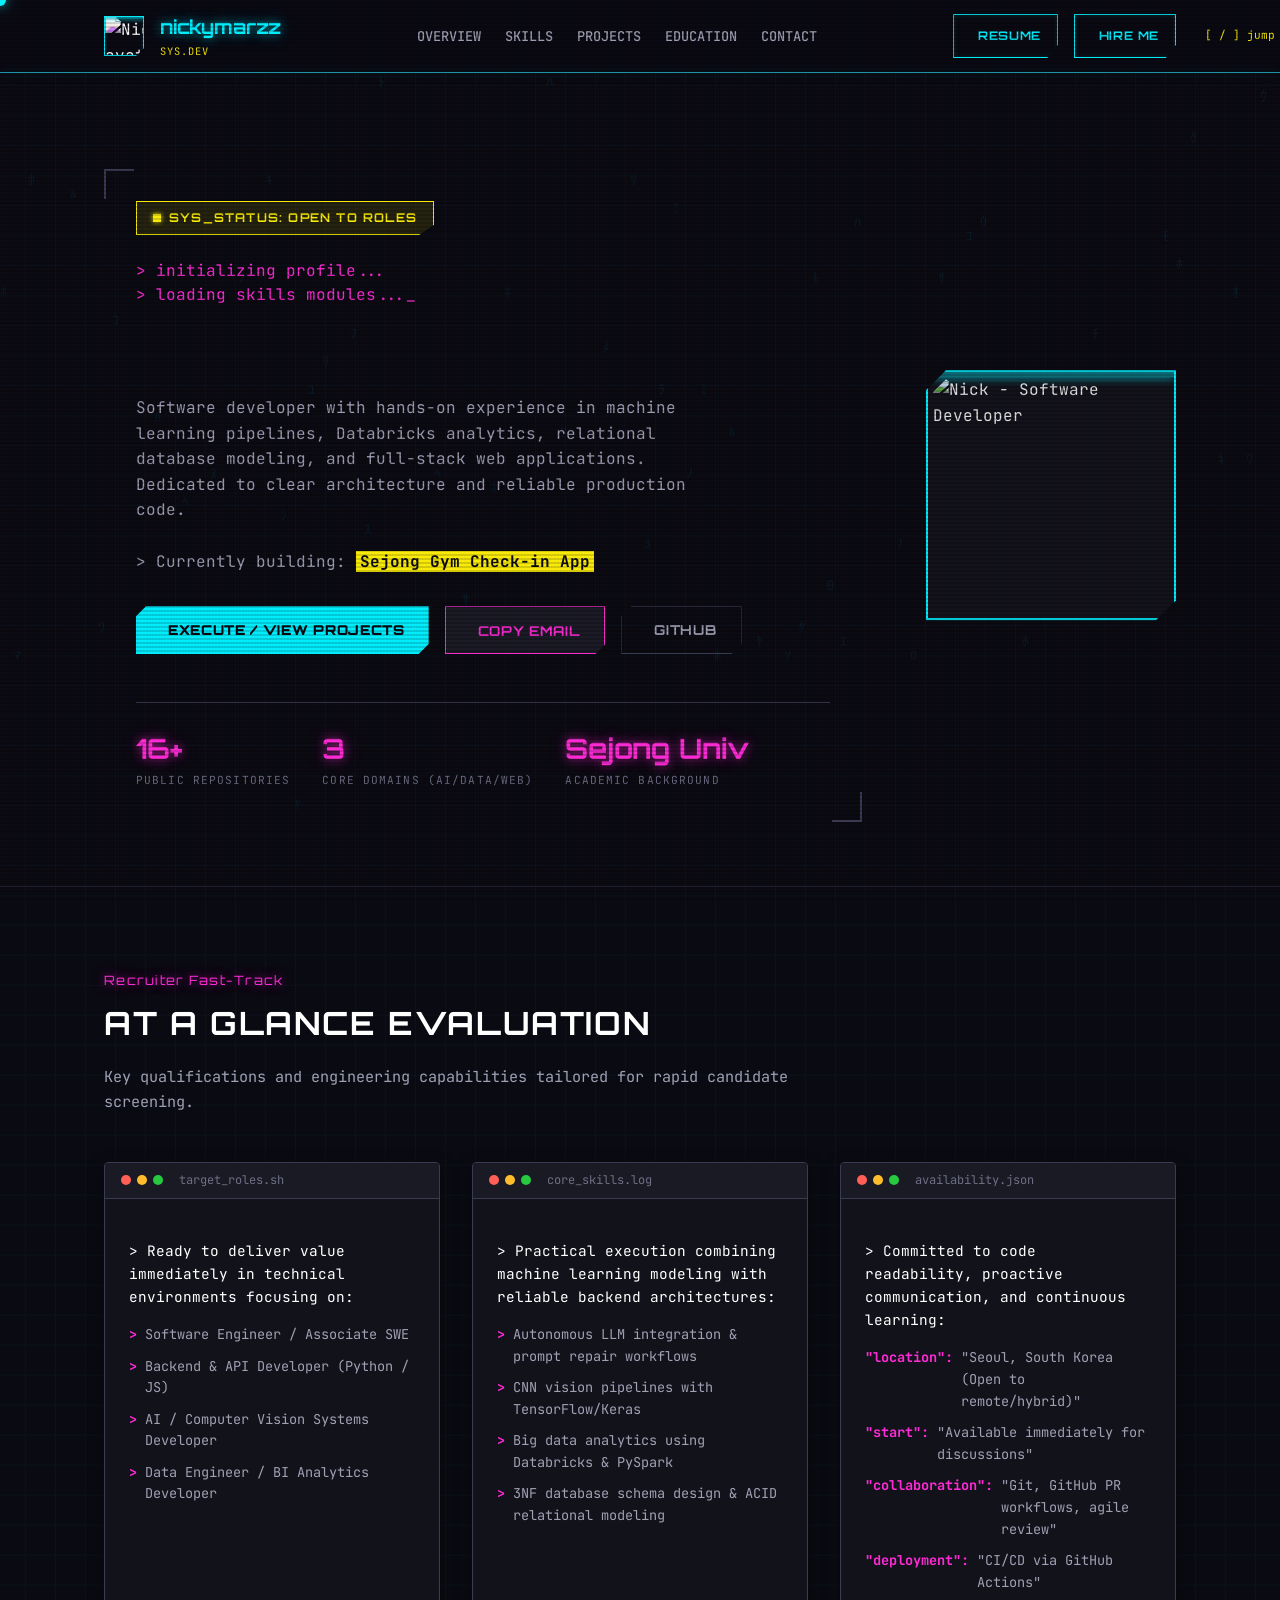
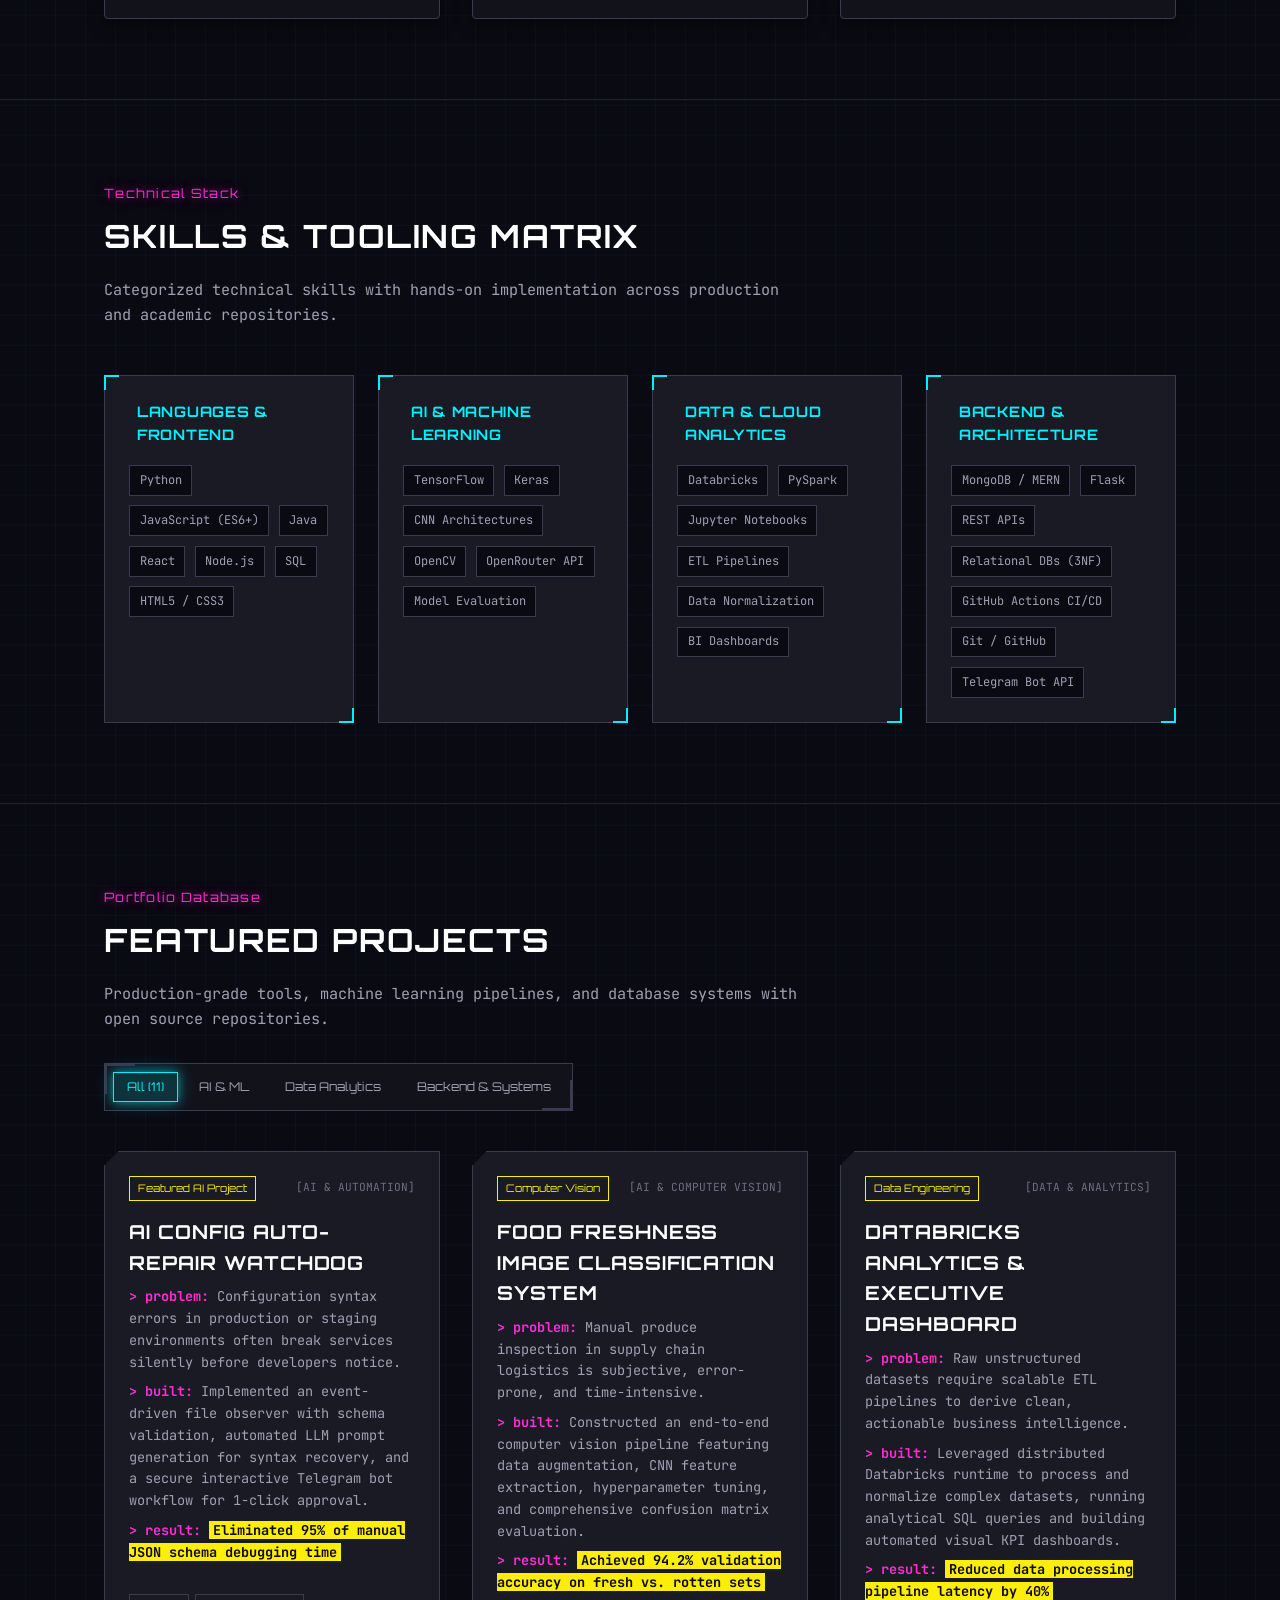
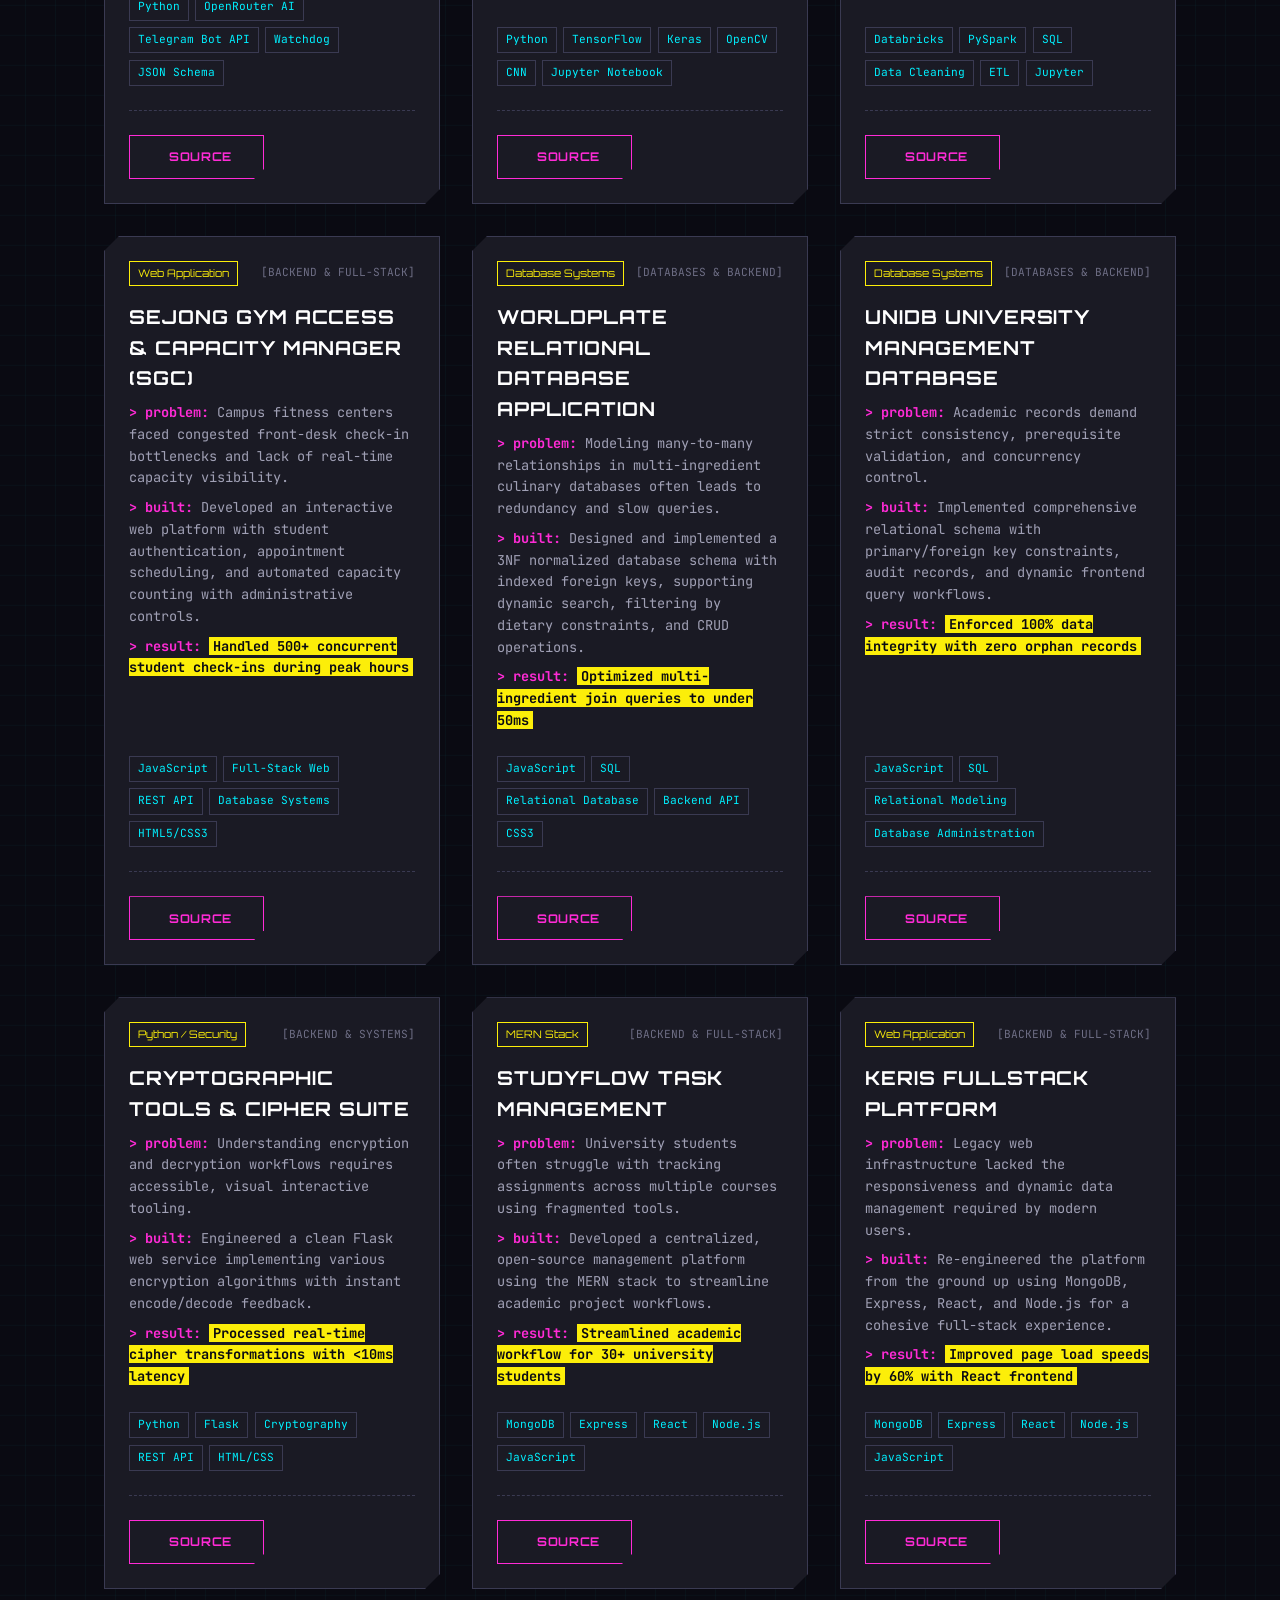
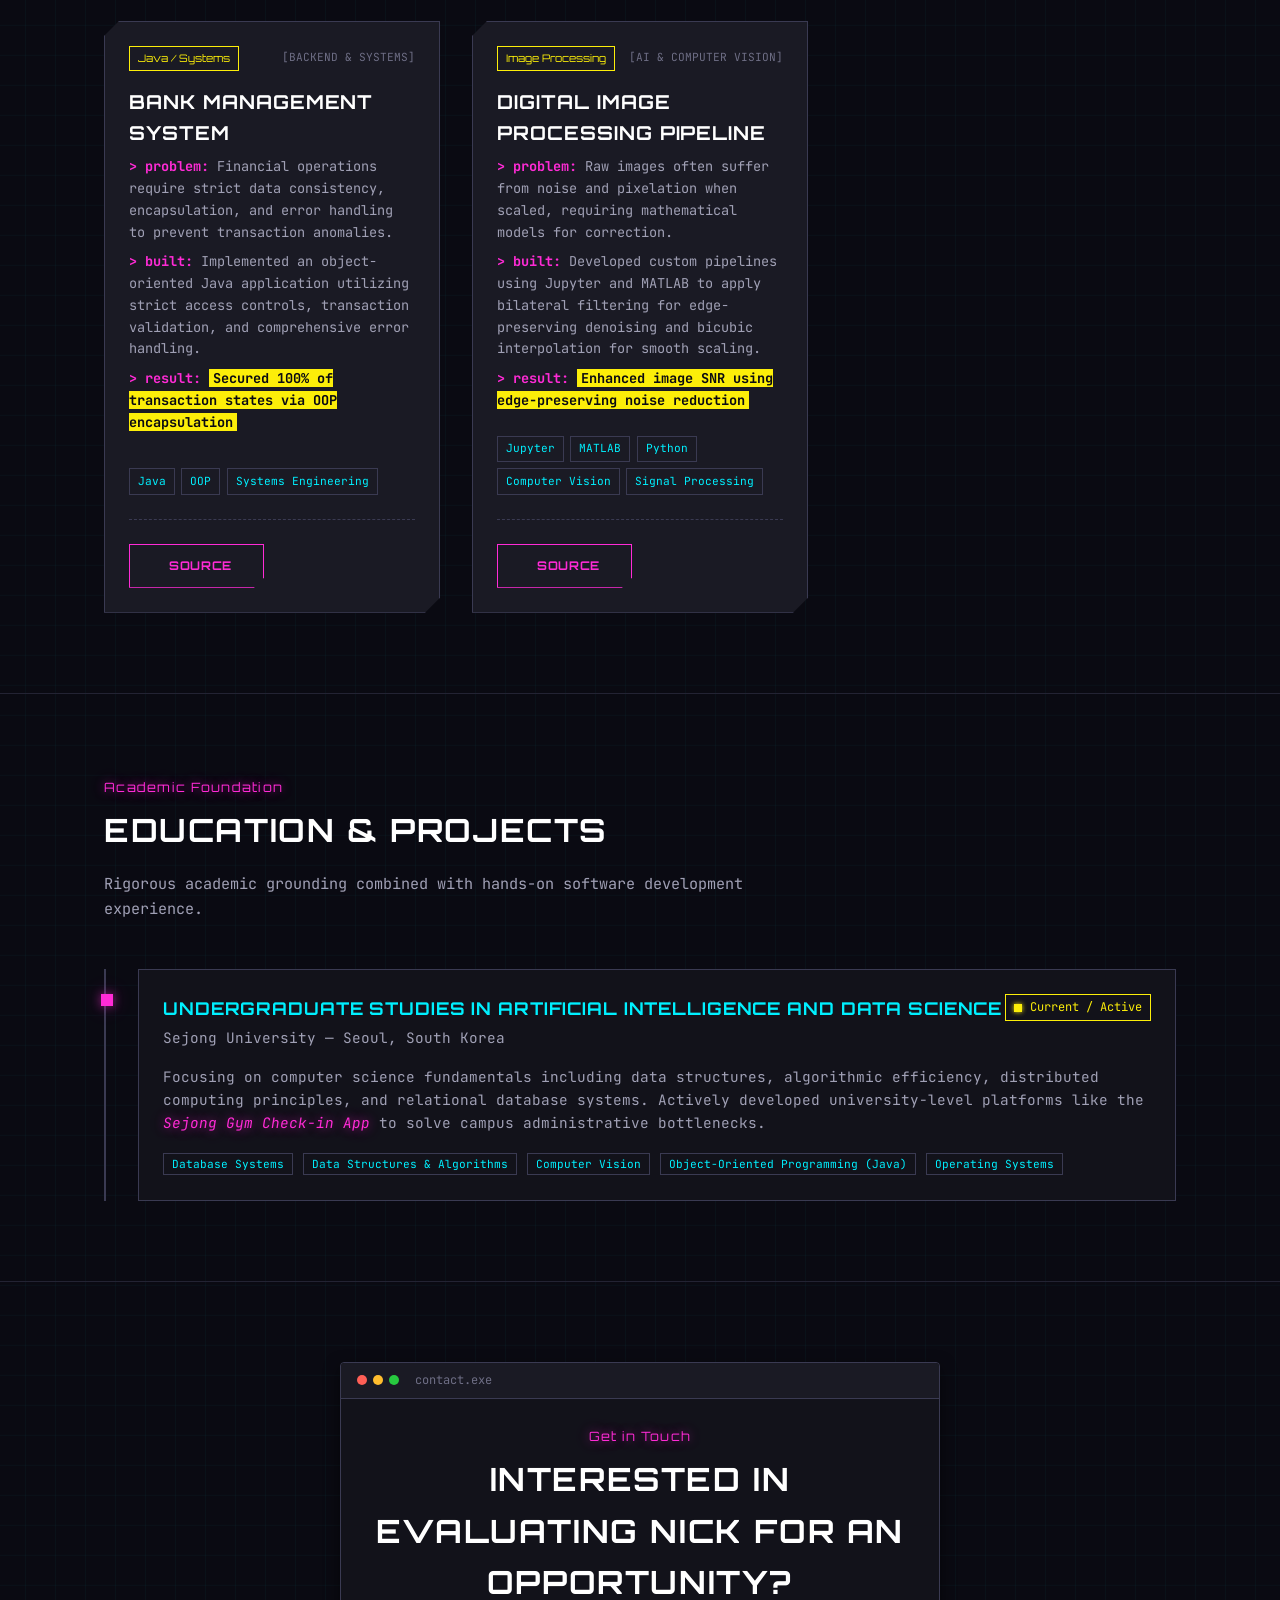
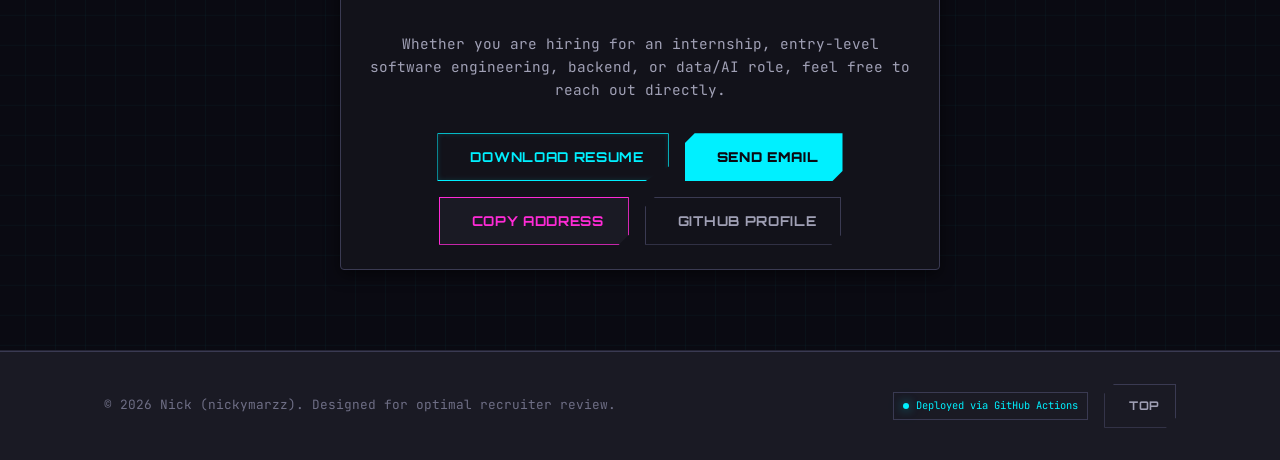
==== commit a656437b: "feat: add portfolio interactive logic and update public repository count" ====
--- a/index.html
+++ b/index.html
@@ -110,7 +110,7 @@
           <p class="hero-lead reveal-text">
             Software developer with hands-on experience in machine learning pipelines, Databricks analytics, relational database modeling, and full-stack web applications. Dedicated to clear architecture and reliable production code.
             <br><br>
-            <span class="currently-building">> Currently building: <span class="metric-placeholder">Sejong Gym Check-in App</span><span class="blink">_</span></span>
+            <span class="currently-building">> Currently building: <span class="metric-placeholder">Sejong Gym Check-in App</span><span class="blink"></span></span>
           </p>
 
           <div class="hero-actions reveal-fade">
@@ -132,7 +132,7 @@
           <div class="recruiter-metric-ribbon reveal-slide-up">
             <div class="metric-item hud-box">
               <div>
-                <span class="metric-value counter" data-target="11">0</span><span class="metric-plus">+</span>
+                <span class="metric-value counter" data-target="16">0</span><span class="metric-plus">+</span>
               </div>
               <span class="metric-label">Public Repositories</span>
             </div>
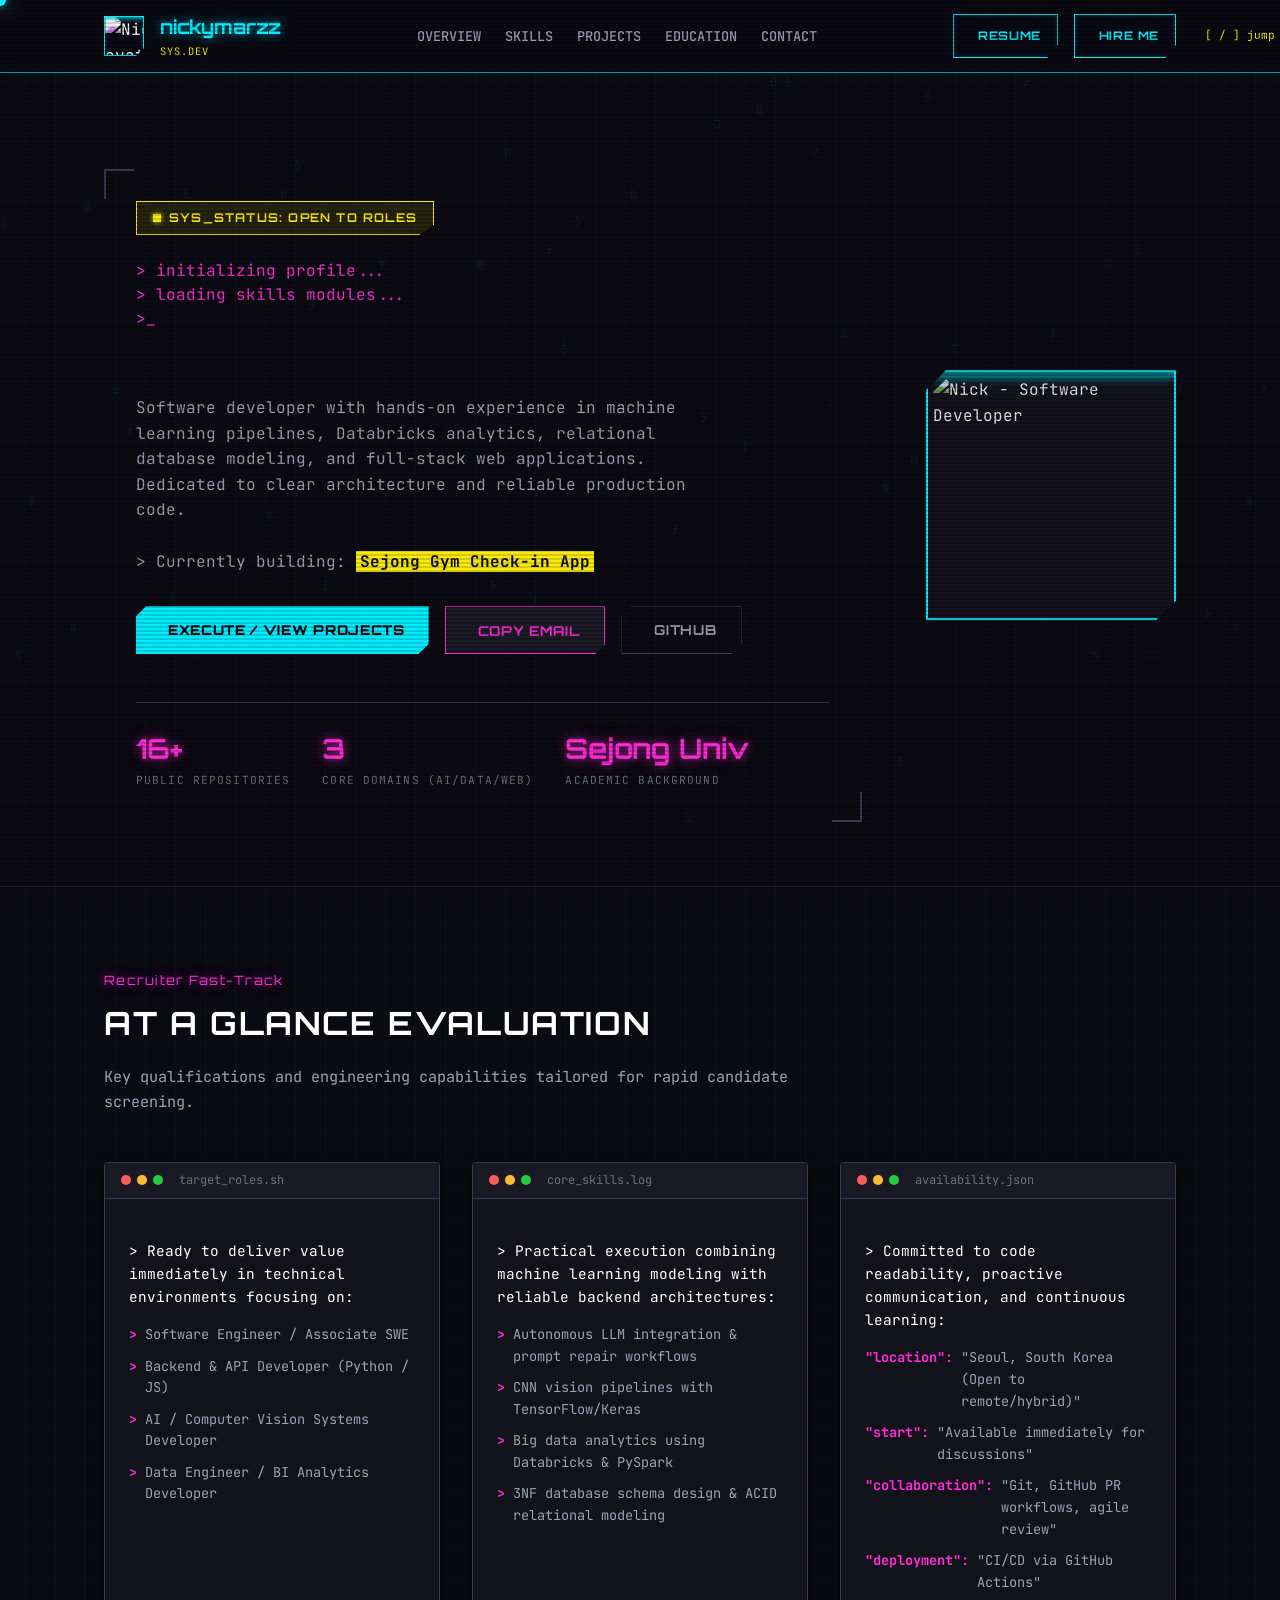
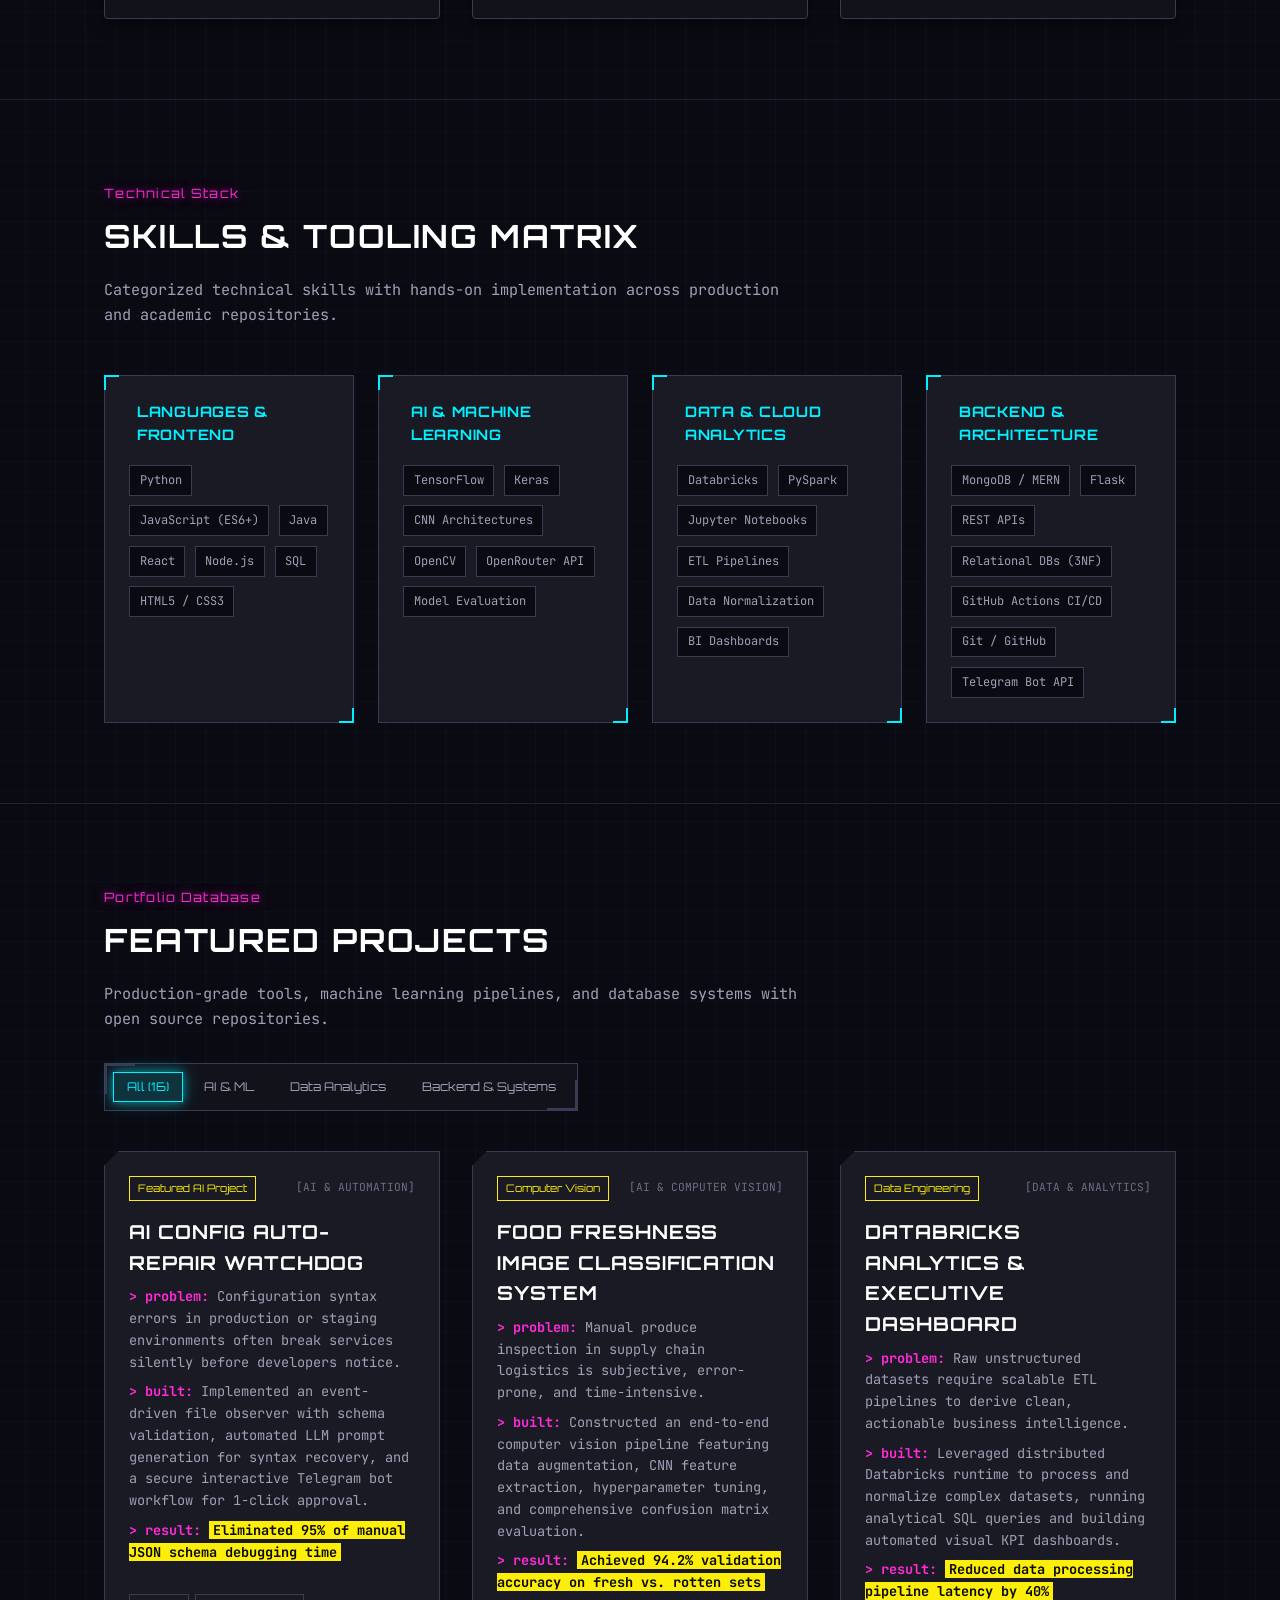
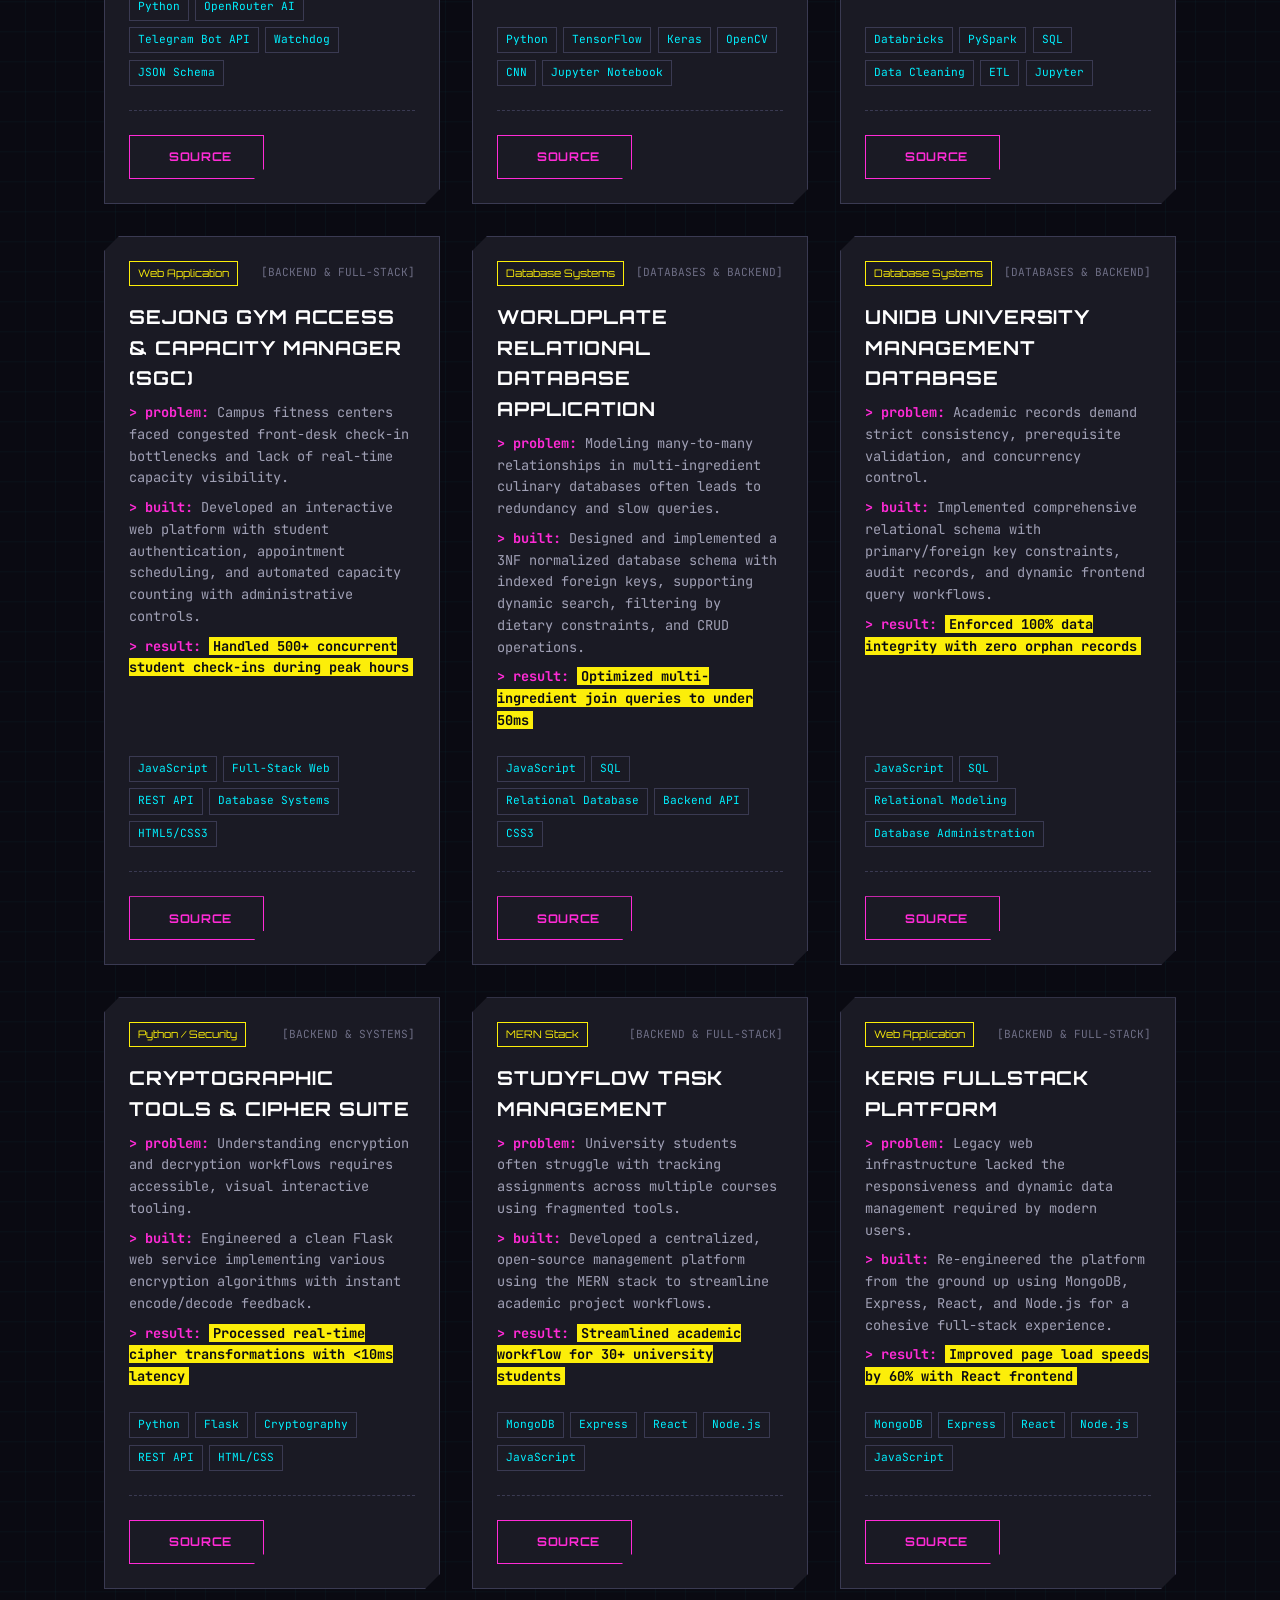
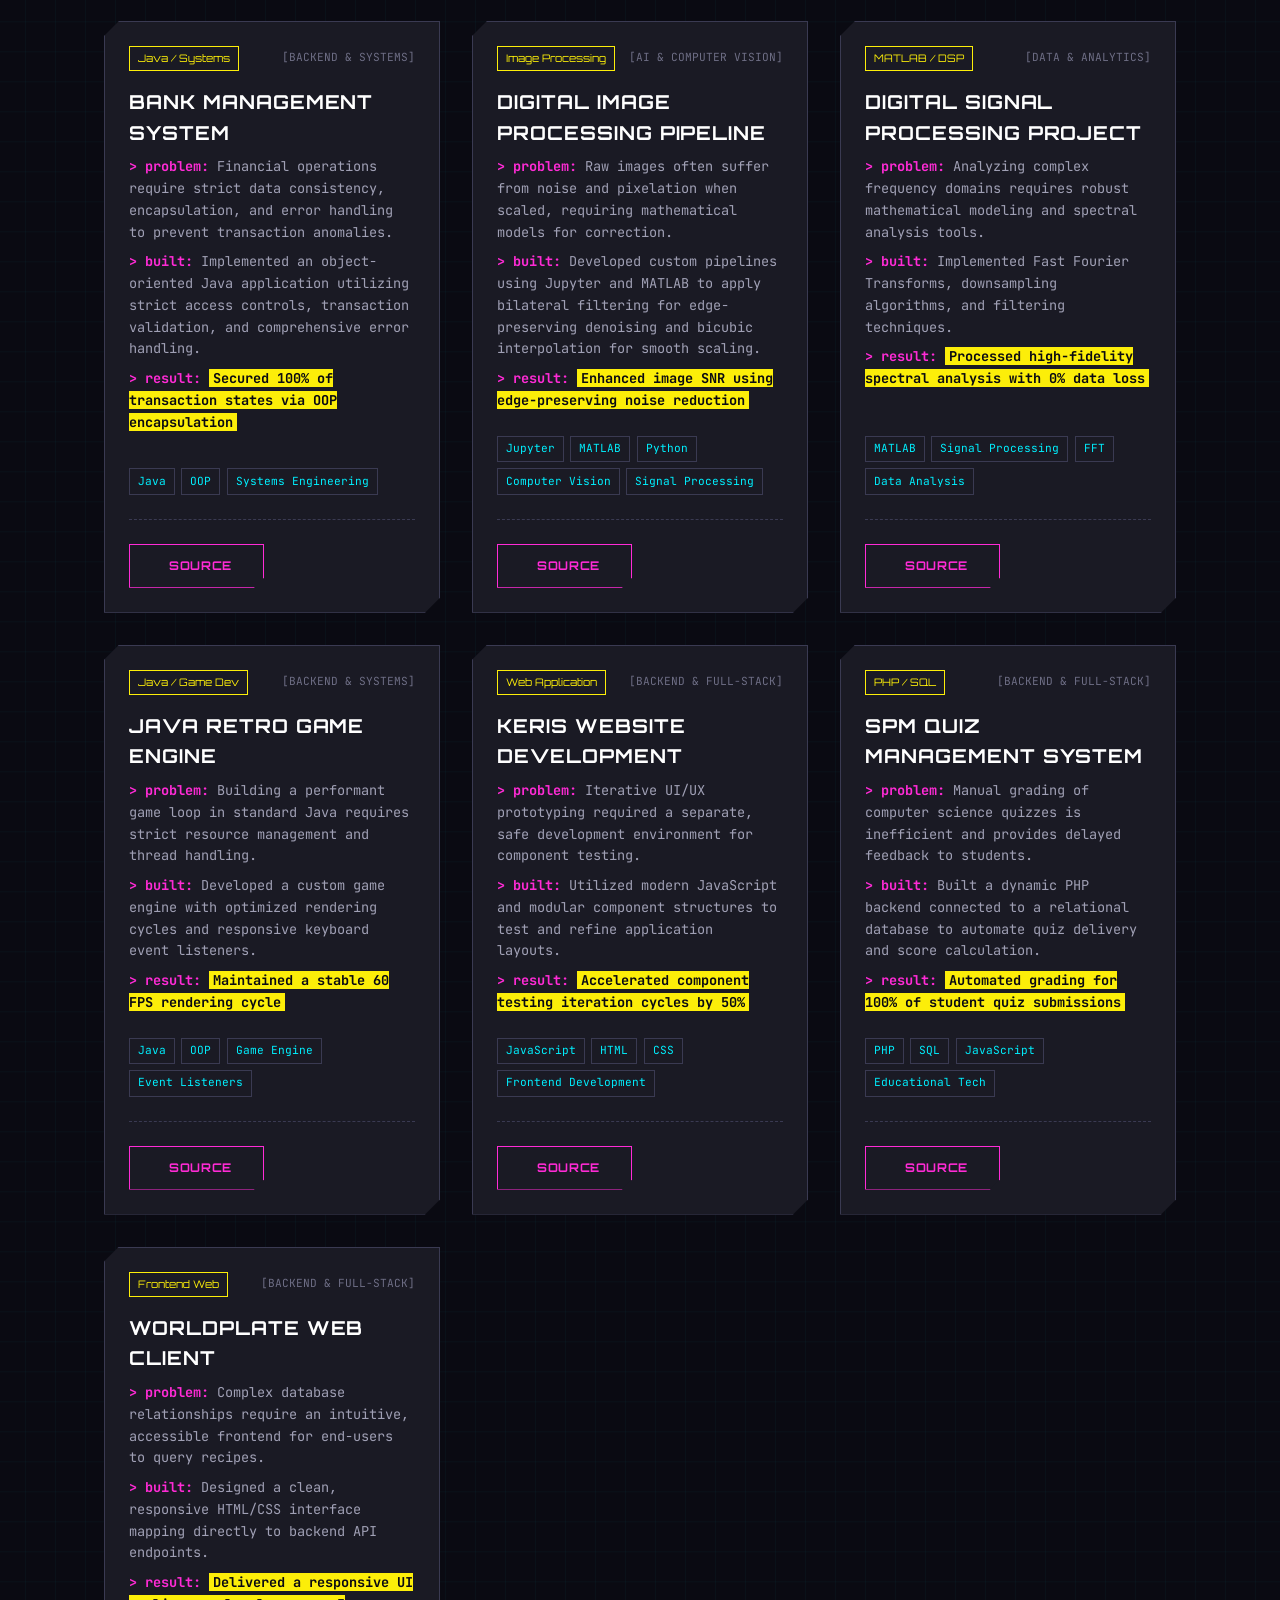
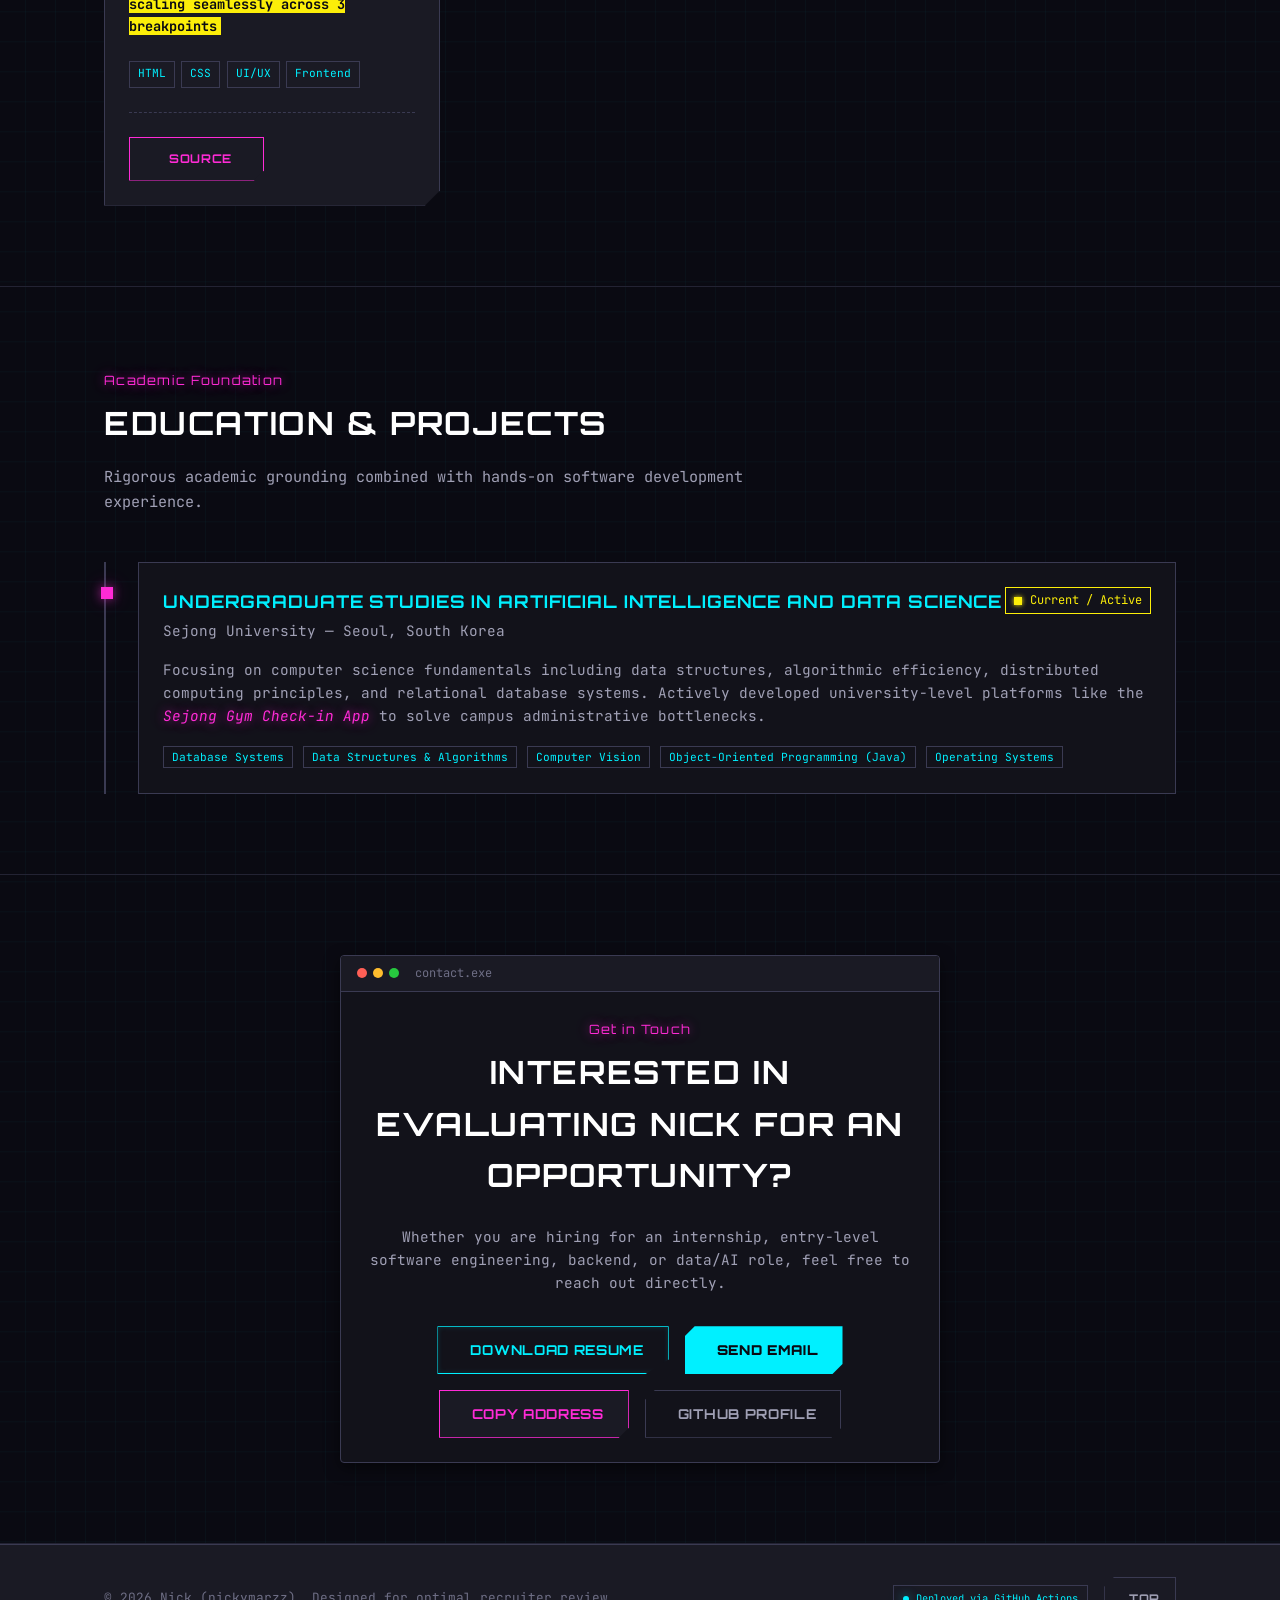
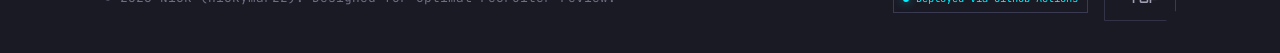
==== commit a4961ca9: "feat: add interactive portfolio logic, custom favicon, and update project count" ====
--- a/index.html
+++ b/index.html
@@ -26,7 +26,7 @@
   <meta name="twitter:image" content="https://nickymarzz.github.io/og-banner.png">
 
   <!-- Favicon & Theme -->
-  <link rel="icon" type="image/svg+xml" href="data:image/svg+xml,<svg xmlns='http://www.w3.org/2000/svg' viewBox='0 0 100 100'><text y='.9em' font-size='90' fill='%2300f0ff'>N</text></svg>">
+  <link rel="icon" type="image/svg+xml" href="assets/favicon.svg">
   <meta name="theme-color" content="#0a0a12">
   <link rel="canonical" href="https://nickymarzz.github.io/">
 
@@ -324,7 +324,7 @@
 
           <!-- Category Filter Bar -->
           <div class="filters-bar hud-bracket" role="tablist" aria-label="Project category filters">
-            <button class="filter-btn active" data-filter="all" role="tab" aria-selected="true">All (11)</button>
+            <button class="filter-btn active" data-filter="all" role="tab" aria-selected="true">All (16)</button>
             <button class="filter-btn" data-filter="ai" role="tab" aria-selected="false">AI & ML</button>
             <button class="filter-btn" data-filter="data" role="tab" aria-selected="false">Data Analytics</button>
             <button class="filter-btn" data-filter="backend" role="tab" aria-selected="false">Backend & Systems</button>
